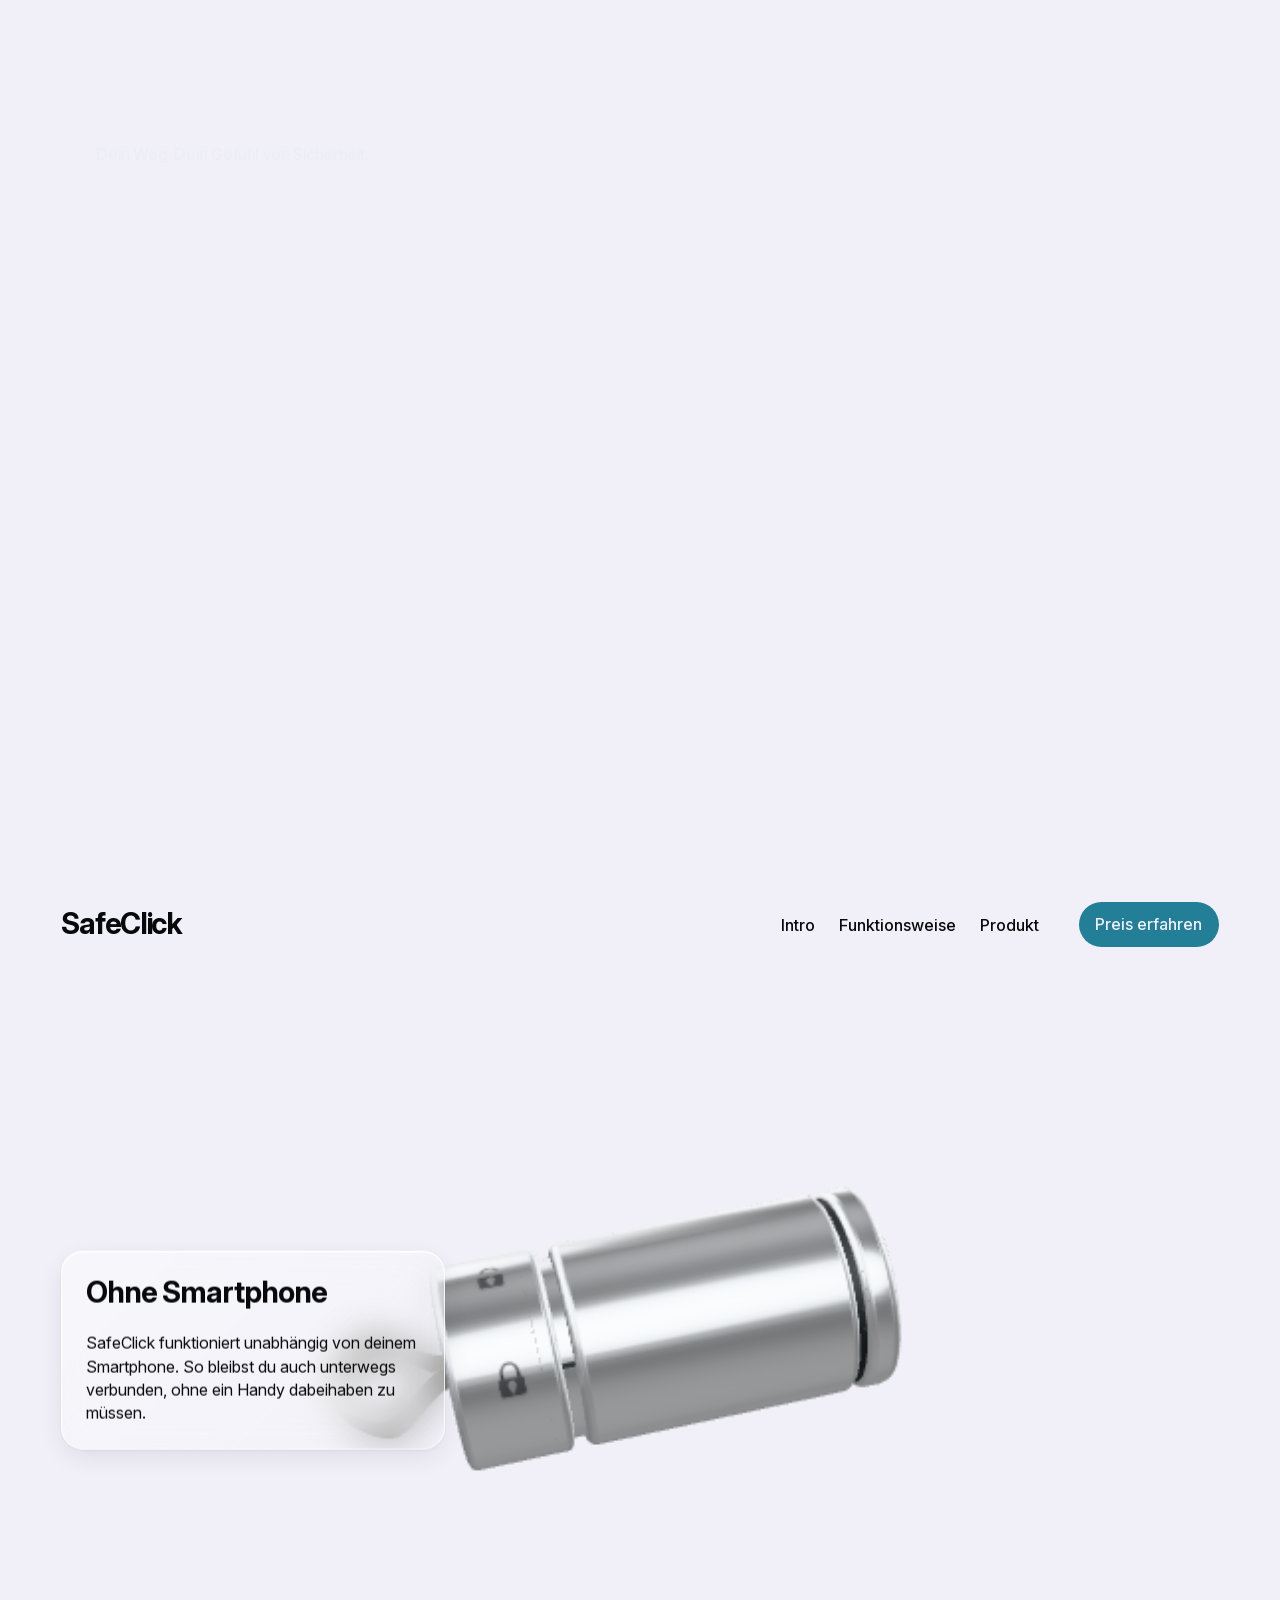
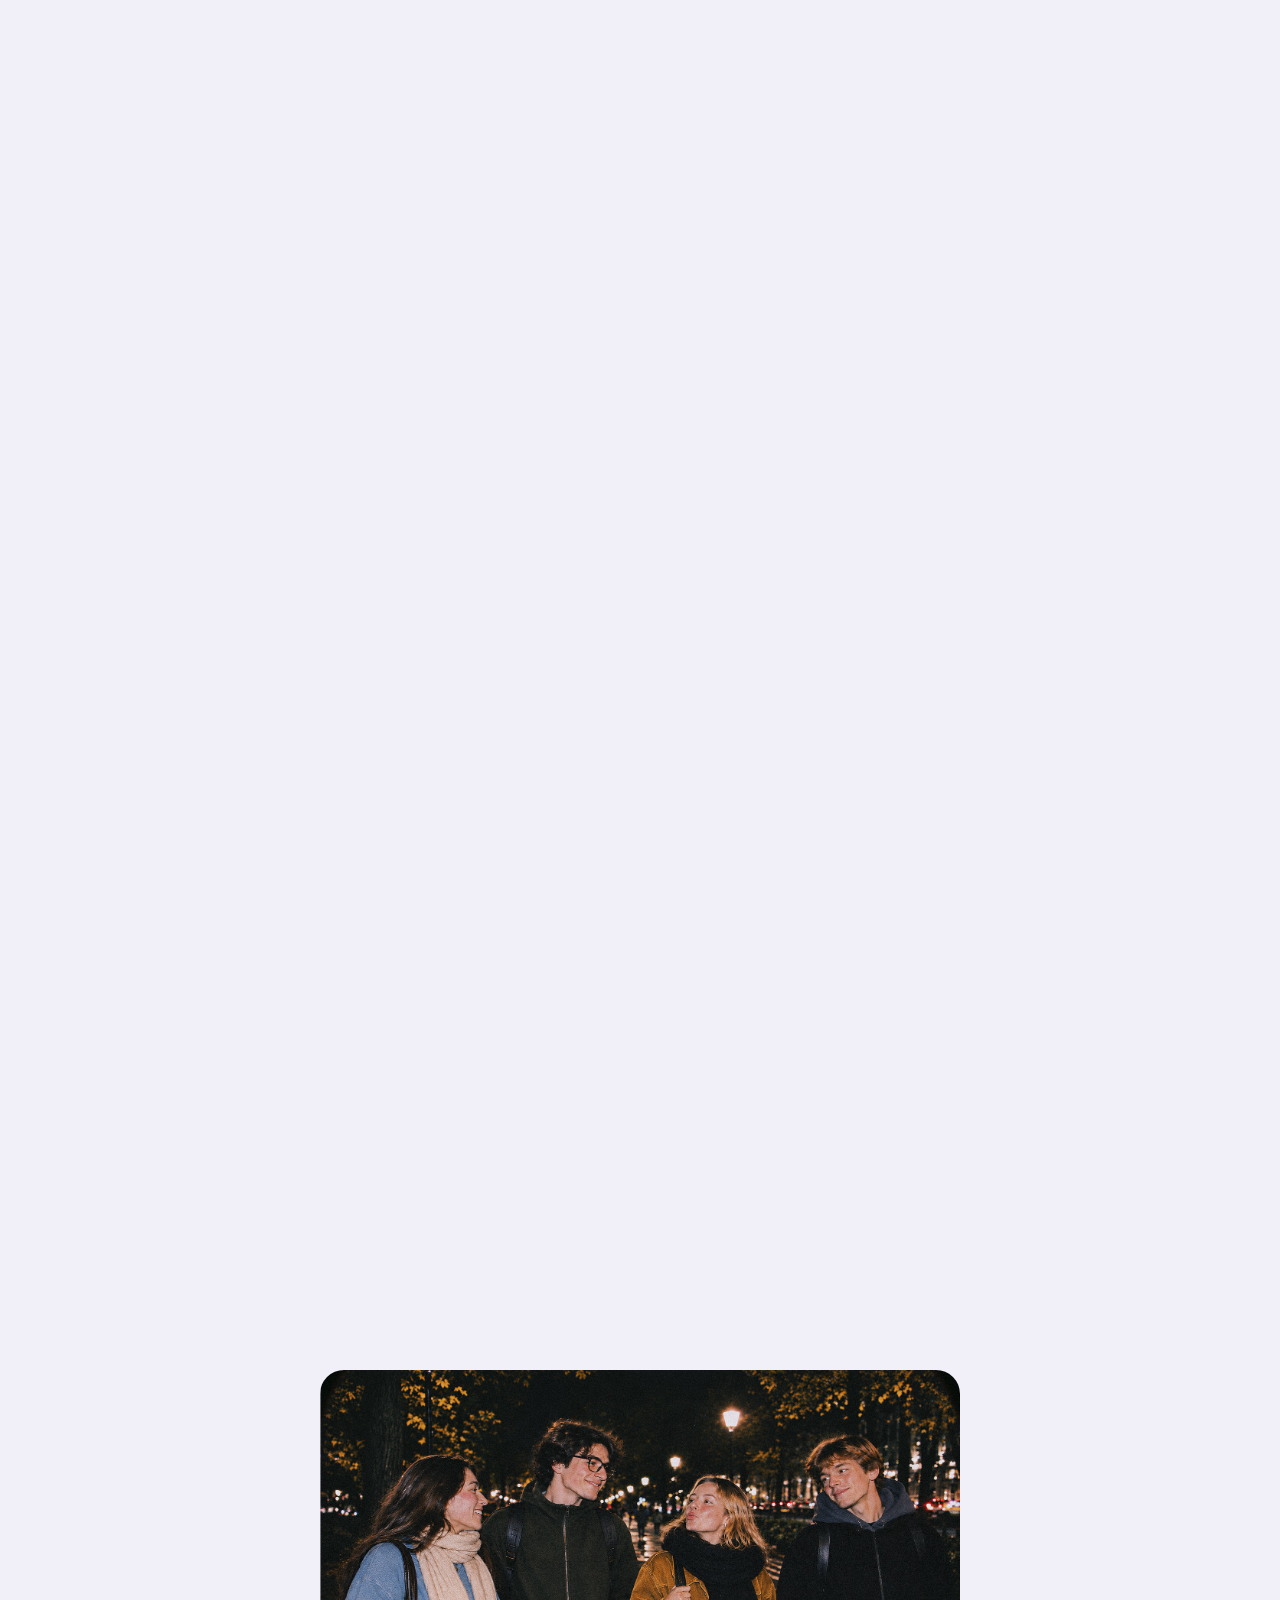
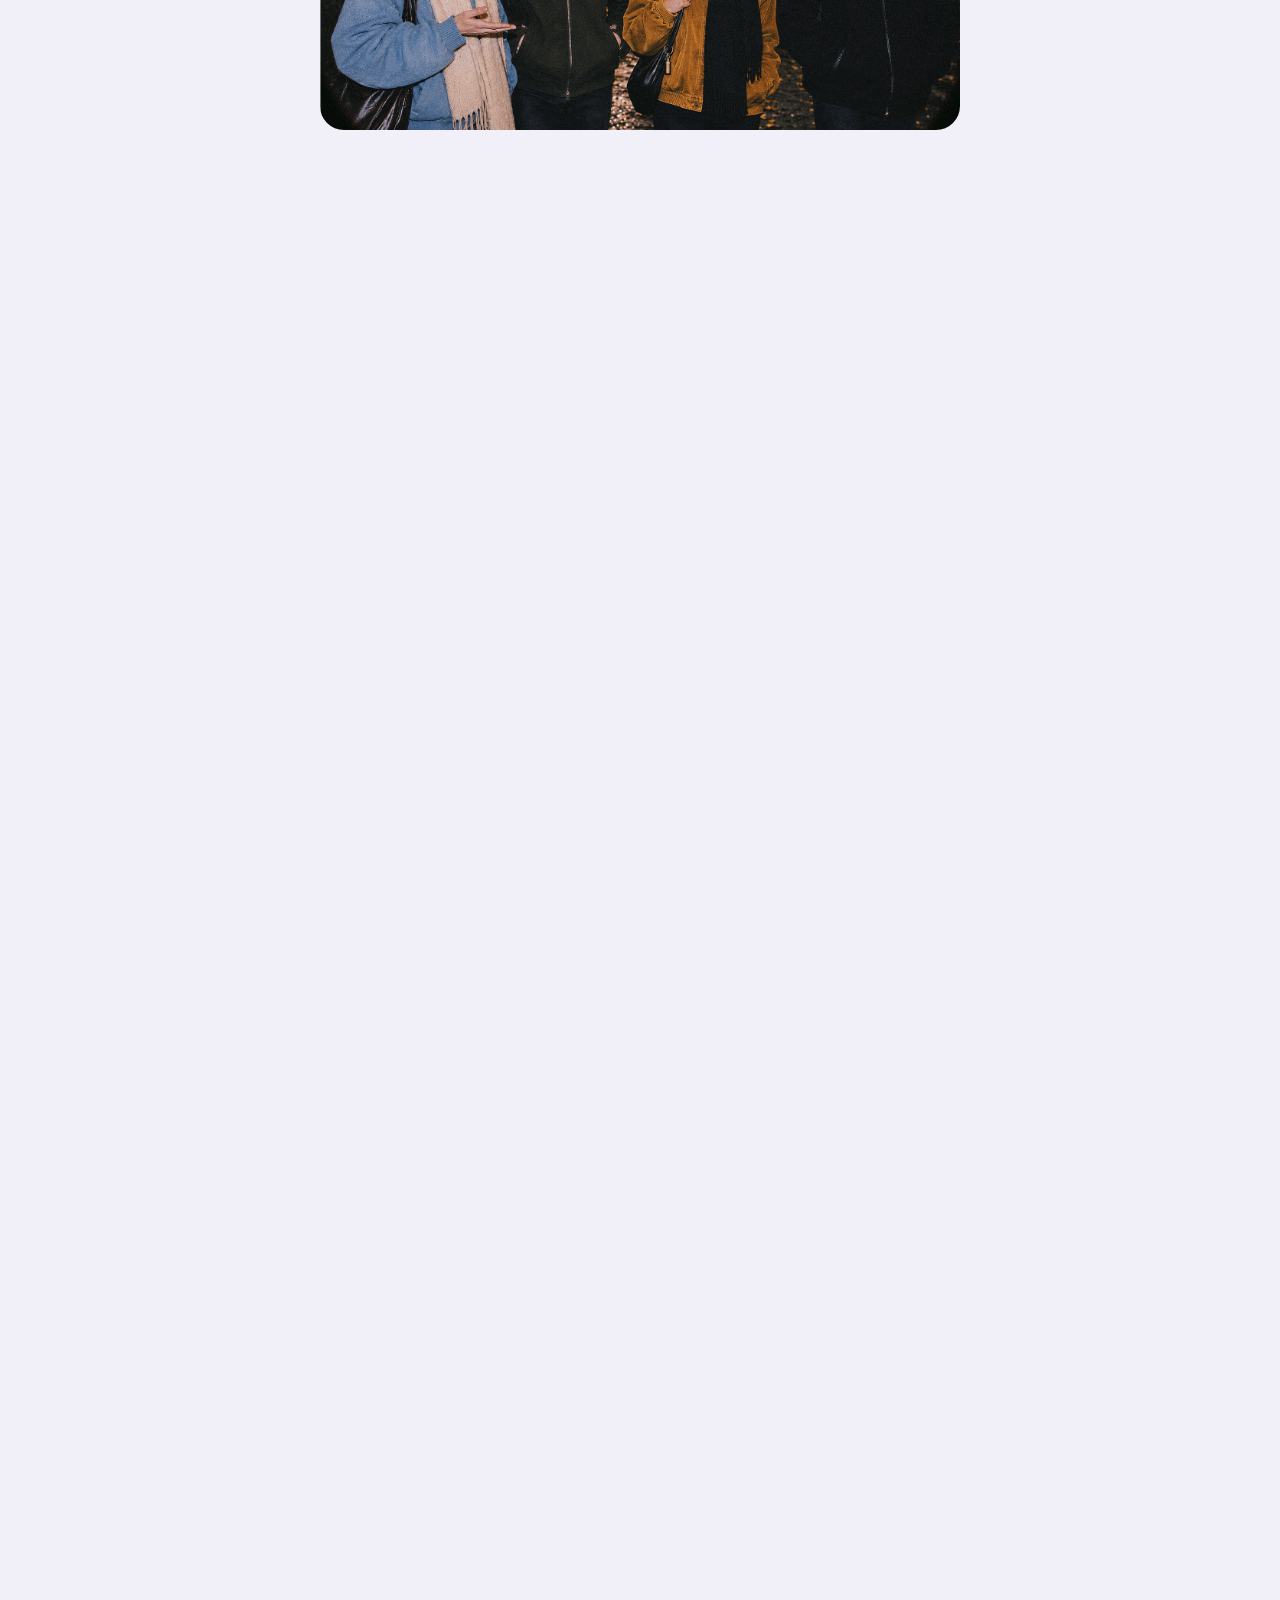
==== index.html @ 648795dd "Use the uploaded walk video and hide the play label" ====
<!doctype html>
<html lang="de">
<head>
<meta charset="utf-8">
<meta name="viewport" content="width=device-width, initial-scale=1">
<meta name="theme-color" content="#f1f0f8">
<meta name="description" content="SafeClick – dein Weg, dein Gefühl von Sicherheit. Ein kleines, tragbares Gerät mit SOS-Funktion.">
<title>SafeClick — Dein Gefühl von Sicherheit</title>
<link rel="preload" href="./assets/fonts/InterVariable.woff2" as="font" type="font/woff2" crossorigin>
<script id="Cookiebot" src="https://consent.cookiebot.com/uc.js" data-cbid="27874671-143a-44bb-8945-e260de6c4925" data-blockingmode="auto" data-culture="DE" data-type="leveloptin" data-level="strict" data-consentmode="disabled" type="text/javascript"></script>
<script src="./cookie-settings.js" data-cookieconsent="ignore" defer></script>
<script type="module" src="./assets/model-viewer.min.js"></script>
<style>
@font-face{font-family:Inter;src:url("./assets/fonts/InterVariable.woff2") format("woff2");font-style:normal;font-weight:100 900;font-display:swap}
:root{--paper:#f1f0f8;--ink:#08090b;--blue:#237e98}*{box-sizing:border-box}html{scroll-behavior:smooth;scroll-padding-top:24px}body{margin:0;color:var(--ink);background:var(--paper);font-family:Inter,Arial,sans-serif}a{color:inherit;text-decoration:none}button{font:inherit}a:focus-visible,button:focus-visible,summary:focus-visible{outline:2px solid var(--blue);outline-offset:5px}.screen{height:100svh;min-height:700px;display:flex;flex-direction:column}.header{padding:20px 4.8%;display:flex;align-items:center;justify-content:flex-end;gap:28px;background:transparent;flex:none}.nav{display:flex;align-items:center;gap:16px;font-size:14px}.nav>.cta{margin-left:16px}.nav>a:not(.cta):hover{text-decoration:underline;text-underline-offset:5px}.cta{display:inline-flex;justify-content:center;align-items:center;padding:13px 25px;border:0;border-radius:999px;background:var(--blue);color:var(--paper);font-size:14px;font-weight:600;white-space:nowrap;transition:background .2s,transform .2s}.cta:hover{background:#19667e;transform:translateY(-1px)}.hero{flex:1;min-height:0;padding:clamp(22px,5vh,64px) 4.8% clamp(28px,6vh,76px);display:grid;grid-template-rows:auto minmax(160px,1fr) auto}.heading{width:max-content;max-width:100%}.eyebrow{font-size:clamp(16px,1.65vw,23px);color:var(--blue);margin:0 0 12px;text-align:right;letter-spacing:-.4px}h1{font-size:clamp(68px,9.5vw,144px);line-height:.98;letter-spacing:-.065em;margin:0;font-weight:700}.type{position:relative}.typed{position:absolute;inset:0;white-space:pre-wrap}.reserve{visibility:hidden}.typing .typed::after{content:'';display:inline-block;height:.8em;border-right:2px solid var(--blue);margin-left:3px;animation:blink .5s steps(1) infinite}@keyframes blink{50%{opacity:0}}.product{position:relative;min-height:0;display:flex;align-items:center;justify-content:center}model-viewer{width:100%;height:100%;min-height:160px;--poster-color:transparent;--progress-bar-color:var(--blue);background:transparent}model-viewer::part(default-progress-bar){height:2px}.status{position:absolute;left:50%;top:50%;transform:translate(-50%,-50%);color:var(--blue);font-size:13px;pointer-events:none}.copy{width:min(790px,72%);margin-left:auto;text-align:right;padding-top:24px}h2{font-size:clamp(21px,2.2vw,31px);line-height:1.22;letter-spacing:-1.1px;margin:0 0 20px}.copy p{font-size:clamp(15px,1.45vw,20px);line-height:1.4;margin:0}.details{padding:90px 7%;border-top:1px solid #08090b15;max-width:1500px;margin:auto}.details h2{max-width:650px}.steps{display:grid;grid-template-columns:repeat(3,1fr);gap:48px;margin-top:42px}.step span{color:var(--blue);font-size:13px}.step h3{font-size:22px;letter-spacing:-.6px}.step p,.legal p{line-height:1.65;color:#505863;font-size:15px}.legal{padding:0 7% 60px;max-width:1500px;margin:auto}.legal details{border-top:1px solid #08090b20;padding:22px 0}.legal summary{cursor:pointer;font-weight:600}.legal p{max-width:800px}footer{padding:24px 4.8%;border-top:1px solid #08090b15;display:flex;justify-content:space-between;gap:20px;font-size:12px;color:#64707b}.menu-toggle{display:none}@media(min-width:1800px){.hero{padding-left:8%;padding-right:8%}}@media(max-width:760px){.screen{min-height:780px}.header{padding:20px 6%;position:relative}.menu-toggle{display:block;background:none;border:1px solid #08090b25;border-radius:30px;padding:9px 15px;font-size:12px}.nav{display:none;position:absolute;top:70px;left:6%;right:6%;background:var(--paper);padding:20px;border:1px solid #08090b15;border-radius:18px;z-index:5;box-shadow:0 12px 24px #00000008;align-items:stretch}.nav>.cta{margin-left:0;margin-top:16px}.nav.open{display:flex;flex-direction:column;gap:16px}.hero{padding:30px 6% 36px;grid-template-rows:auto minmax(200px,1fr) auto}.eyebrow{font-size:14px;text-align:left;margin-bottom:18px}h1{font-size:clamp(65px,15.5vw,112px)}.copy{width:100%;text-align:left;padding-top:24px}.copy h2{font-size:25px;letter-spacing:-.8px;margin-bottom:16px}.copy p{font-size:15px;line-height:1.5}.steps{grid-template-columns:1fr;gap:20px}.details{padding:64px 6%}.legal{padding:0 6% 32px}footer{padding:22px 6%;font-size:10px}}@media(max-height:760px) and (min-width:761px){.screen{min-height:620px}.hero{padding-top:20px;padding-bottom:28px}h1{font-size:100px}.eyebrow{font-size:18px}.copy h2{font-size:25px;margin-bottom:12px}.copy p{font-size:16px}.copy{padding-top:15px}}@media(prefers-reduced-motion:reduce){html{scroll-behavior:auto}*,*::before,*::after{animation:none!important;transition:none!important}}

.hero{display:flex;align-items:center;justify-content:center;padding-top:24px;padding-bottom:24px}
.hero-content{width:100%;height:min(740px,100%);display:grid;grid-template-rows:auto minmax(160px,1fr) auto;min-height:0}
@media(max-width:760px){.hero{padding-top:24px;padding-bottom:24px}.hero-content{height:min(700px,100%);grid-template-rows:auto minmax(200px,1fr) auto}}
.line-reveal{position:relative}.line-reserve{visibility:hidden}.line-mask{position:absolute;left:-.15em;right:-.15em;padding:0 .15em;overflow:hidden;line-height:1.3;pointer-events:none}.line-text{display:block;white-space:pre}

.screen{height:100svh;min-height:0}
.hero{padding-top:var(--edge,160px);padding-bottom:var(--edge,160px)}
.hero-content{height:100%;grid-template-rows:auto minmax(0,1fr) auto;row-gap:var(--model-gap,80px)}
.copy{padding-top:0}
.product,model-viewer{min-height:0}
@media(max-width:760px){.screen{min-height:0}.hero{padding-top:var(--edge,32px);padding-bottom:var(--edge,32px)}.hero-content{height:100%;grid-template-rows:auto minmax(0,1fr) auto}}

model-viewer::part(default-progress-bar){display:none}
.cta{min-height:44px;min-width:140px;font-size:14px}
.menu-toggle{min-height:44px;min-width:64px}
@media(max-width:760px) and (max-height:740px){
 .header{padding-top:12px;padding-bottom:12px}
 h1{font-size:58px}
 .heading .eyebrow{font-size:13px;margin-bottom:10px}
 .copy h2{font-size:21px;margin-bottom:10px}
 .copy p{font-size:14px;line-height:1.35}
}
</style>
<link rel="stylesheet" href="./experience.css?v=walk-1661-2">
<noscript><style>.page-loader{display:none}</style></noscript>
</head>
<body>
<div class="page-loader" role="progressbar" aria-label="Website wird geladen" aria-valuemin="0" aria-valuemax="100" aria-valuenow="0"><div class="loader-track"><span></span></div></div>
<div class="screen" id="intro">
<header class="header"><a class="header-brand" href="#" aria-label="SafeClick Startseite">SafeClick</a>
<button class="menu-toggle" type="button" aria-label="Menü öffnen" aria-expanded="false" aria-controls="navigation"><span class="menu-line" aria-hidden="true"></span><span class="menu-line" aria-hidden="true"></span></button>
<nav class="nav" id="navigation" aria-label="Hauptnavigation">
<a href="#intro" data-scene-target="0">Intro</a><a href="#bedienung" data-scene-target="4">Funktionsweise</a><a href="#produkt" data-scene-target="8">Produkt</a><a class="cta price-cta" href="mailto:contact@cesus.tech?subject=SafeClick%20Preisanfrage">Preis erfahren</a>
</nav>
</header>
<main class="hero"><div class="hero-content">
<div class="heading"><p class="eyebrow" data-type>Dein Weg. Dein Gefühl von Sicherheit.</p><h1 data-type>SafeClick</h1></div>
<div class="product">
<model-viewer id="model" src="./assets/metal-capsule-workflow.glb?v=fixed-webgl-viewport-26" alt="SafeClick 3D-Produkt. Die Ansicht folgt dem Seitenverlauf." disable-zoom disable-pan camera-orbit="0deg 85deg 90%" field-of-view="30deg" shadow-intensity="0" exposure="1.1" interaction-prompt="none" touch-action="pan-y"></model-viewer>
<div class="hero-color-picker"><div class="color-options" role="group" aria-label="Produktfarbe auf der Startseite auswählen">
  <button class="color-swatch" type="button" data-color="silver" aria-label="Silber" aria-pressed="true" style="--swatch:#c3c6c7"></button>
  <button class="color-swatch" type="button" data-color="black" aria-label="Schwarz" aria-pressed="false" style="--swatch:#3c3e40"></button>
  <button class="color-swatch" type="button" data-color="rose" aria-label="Rosé" aria-pressed="false" style="--swatch:#d3a198"></button>
  <button class="color-swatch" type="button" data-color="blue" aria-label="Stahlblau" aria-pressed="false" style="--swatch:#8fb8ce"></button>
 </div><p class="color-name" role="status" aria-live="polite">Silber</p></div>
<span class="status" role="status" id="status">3D-Modell wird geladen …</span>
</div>
<div class="copy" id="ueber"><h2 data-type>Mehr Freiheit im Alltag – mit SafeClick an deiner Seite.</h2><p data-type>SafeClick ist ein kleines, tragbares Gerät mit Standortübertragung bei Bedarf und SOS-Funktion. Ohne eigenes Smartphone. Du entscheidest, wann du SafeClick aktivierst – im ausgeschalteten Zustand findet keine Standortübertragung statt.</p></div>
</div></main>
</div>
<section class="story" id="funktion" aria-label="So funktioniert SafeClick" tabindex="0">
 <div class="story-label">SO FUNKTIONIERT SAFECLICK</div>
 
 <div class="story-cards">
  <article class="glass-card" data-slide="0" aria-hidden="true" inert><h2>Ohne Smartphone</h2><p>SafeClick funktioniert unabhängig von deinem Smartphone. So bleibst du auch unterwegs verbunden, ohne ein Handy dabeihaben zu müssen.</p></article>
  <article class="glass-card" data-slide="1" aria-hidden="true" inert><h2>Standort teilen</h2><p>Nur wenn du dich unsicher fühlst oder deinen Standort teilen möchtest, aktivierst du SafeClick mit einer Drehbewegung. Erst dann beginnt die Standortübertragung an deine ausgewählten Vertrauenspersonen. Keine dauerhafte Ortung im ausgeschalteten Zustand.</p></article>
  <article class="glass-card" data-slide="2" aria-hidden="true" inert><h2>SOS auf Knopfdruck</h2><p>Wenn du Unterstützung brauchst, kannst du mit der SOS-Taste einen separaten Notruf auslösen. Die Weiterleitung an eine professionelle Notruf- und Serviceleitstelle ist vorgesehen.</p></article>
 </div>
 
 
 <span class="story-error" role="status" hidden>Das 3D-Modell konnte nicht geladen werden. Bitte lade die Seite erneut.</span>
</section>
<section class="workflow" id="bedienung" aria-label="SafeClick bedienen: drei Schritte">
 <div class="workflow-panel" data-step="0"><div class="workflow-heading"><h2>Standardposition –<br>keine Übertragung</h2><div class="step-dots" role="group" aria-label="Schritt auswählen"><button type="button" data-goto-step="0" aria-label="Schritt 1" aria-pressed="true" class="active"></button><button type="button" data-goto-step="1" aria-label="Schritt 2" aria-pressed="false"></button><button type="button" data-goto-step="2" aria-label="Schritt 3" aria-pressed="false"></button></div></div><span class="step-watermark" aria-hidden="true">01</span><div class="workflow-copy"><p>SafeClick ist ausgeschaltet.<br>Deine Position wird nicht geteilt.</p></div></div>
 <div class="workflow-panel" data-step="1" aria-hidden="true" inert><div class="workflow-heading"><h2>Drehen und<br>Standort teilen</h2><div class="step-dots" role="group" aria-label="Schritt auswählen"><button type="button" data-goto-step="0" aria-label="Schritt 1" aria-pressed="false"></button><button type="button" data-goto-step="1" aria-label="Schritt 2" aria-pressed="true" class="active"></button><button type="button" data-goto-step="2" aria-label="Schritt 3" aria-pressed="false"></button></div></div><span class="step-watermark" aria-hidden="true">02</span><div class="workflow-copy"><p>Drehe den vorderen Teil, um SafeClick zu aktivieren. Dein Standort wird an ausgewählte Vertrauenspersonen übertragen.</p></div></div>
 <div class="workflow-panel" data-step="2" aria-hidden="true" inert><div class="workflow-heading"><h2>Zusammendrücken<br>für SOS</h2><div class="step-dots" role="group" aria-label="Schritt auswählen"><button type="button" data-goto-step="0" aria-label="Schritt 1" aria-pressed="false"></button><button type="button" data-goto-step="1" aria-label="Schritt 2" aria-pressed="false"></button><button type="button" data-goto-step="2" aria-label="Schritt 3" aria-pressed="true" class="active"></button></div></div><span class="step-watermark" aria-hidden="true">03</span><div class="workflow-copy"><p>Schiebe die beiden Gehäuseteile zusammen, um ein separates SOS-Signal auszulösen.</p></div></div>
</section>
<section class="lifestyle-stage" id="produkt" hidden aria-label="SafeClick im Alltag"><div class="lifestyle-pin"><div class="lifestyle-photo"><img src="./assets/images/safeclick-walk-original.png" width="1672" height="941" decoding="async" alt="Vier Freunde bei einem abendlichen Spaziergang im Herbst, mit SafeClick an einer Tasche"><video class="lifestyle-video" src="./assets/images/IMG_1661.MOV" muted loop playsinline preload="metadata" aria-hidden="true"></video><button class="lifestyle-play" type="button" aria-label="Video abspielen" hidden></button><div class="copy lifestyle-copy" aria-hidden="true"><h2>Klein genug für jeden Tag.<br>Wichtig, wenn es darauf ankommt.</h2><p>Mehr Selbstständigkeit für dich. Ein gutes Gefühl für deine Liebsten.</p></div><div class="photo-scroll-hint" aria-hidden="true"><span>Scrollen, um fortzufahren</span><span class="photo-scroll-arrow">↓</span></div></div></div></section>
<section class="product-showcase" id="modell-ausprobieren" aria-labelledby="showcase-title">
 <div class="showcase-content">
 <h2 id="showcase-title" data-spec-reveal>SafeClick Button</h2>
 <model-viewer id="showcase-model" src="./assets/metal-capsule-workflow.glb?v=fixed-webgl-viewport-26" alt="SafeClick in 3D. Ziehen zum Drehen." loading="eager" camera-controls disable-zoom disable-pan touch-action="none" camera-orbit="0deg 85deg 90%" field-of-view="30deg" shadow-intensity="0" exposure="1.1" interaction-prompt="none"><span slot="pan-target" hidden></span></model-viewer>
 <div class="showcase-color-picker">
  <div class="color-options" role="group" aria-label="Produktfarbe auswählen">
   <button class="color-swatch" type="button" data-color="silver" aria-label="Silber" aria-pressed="true" style="--swatch:#c3c6c7"></button>
   <button class="color-swatch" type="button" data-color="black" aria-label="Schwarz" aria-pressed="false" style="--swatch:#3c3e40"></button>
   <button class="color-swatch" type="button" data-color="rose" aria-label="Rosé" aria-pressed="false" style="--swatch:#d3a198"></button>
   <button class="color-swatch" type="button" data-color="blue" aria-label="Stahlblau" aria-pressed="false" style="--swatch:#8fb8ce"></button>
  </div>
  <p class="color-name" role="status" aria-live="polite">Silber</p>
 </div>
 <a class="cta price-cta showcase-price" href="mailto:contact@cesus.tech?subject=SafeClick%20Preisanfrage">Preis erfahren</a>
 </div>
</section>
<section class="technical-specs" id="technische-eigenschaften" aria-labelledby="specs-title">
 <h2 id="specs-title" data-spec-reveal>Technische Eigenschaften</h2>
 <ul class="specs-list">
  <li data-spec-reveal>Eigenständige Mobilfunkverbindung</li>
  <li data-spec-reveal>Integrierte Standortbestimmung</li>
  <li data-spec-reveal>Zweistufige Aktivierung</li>
  <li data-spec-reveal>Kompaktes Gehäuse</li>
  <li data-spec-reveal>Energieeffiziente Technik</li>
  <li data-spec-reveal>Geplante professionelle SOS-Anbindung</li>
 </ul>
</section>

<footer class="site-footer">
 <div class="footer-contact">
  <div><p class="footer-company">CESUS.tech GmbH</p><address><span class="footer-address-line">Hellersbergstr 12A</span><span class="footer-address-line">41460 Neuss</span><span class="footer-address-line">Deutschland</span></address></div>
  <a class="footer-email" href="mailto:contact@cesus.tech">contact@cesus.tech</a>
 </div>
 <div class="footer-bottom">
  <p class="footer-copyright">© 2026 SafeClick</p>
  <nav class="footer-links" aria-label="Datenschutz und Cookies"><a href="./datenschutz.html">Datenschutz</a><a href="./impressum.html">Impressum</a><button type="button" class="footer-cookie-button" data-cookie-action="renew">Cookie-Einstellungen</button><button type="button" class="footer-cookie-button" data-cookie-action="withdraw">Einwilligung widerrufen</button></nav>
 </div>
</footer>
<p data-cookie-feedback role="status"></p>
<script>
function fitHero(){
 const screen=document.querySelector('.screen'),header=document.querySelector('.header'),heading=document.querySelector('.heading'),copy=document.querySelector('.copy');
 const available=screen.clientHeight;
 const textHeight=heading.getBoundingClientRect().height+copy.getBoundingClientRect().height;
 const minimumModel=innerWidth<=760?340:390;
 let top=Math.min(160,Math.max(96,available*.16)),bottom=Math.max(32,Math.min(80,available*.08));
 let free=available-textHeight-minimumModel-top-bottom;
 if(free<0){const d=Math.min(top-88,-free);top-=d;free+=d}
 if(free<0){const d=Math.min(bottom-32,-free);bottom-=d;free+=d}
 screen.style.setProperty('--hero-top',`${top}px`);
 screen.style.setProperty('--hero-bottom',`${bottom}px`);
 screen.style.setProperty('--model-gap',`${Math.max(0,Math.min(80,free/2))}px`);
}
const heroObserver=new ResizeObserver(fitHero);
['.screen','.header','.heading','.copy'].forEach(selector=>heroObserver.observe(document.querySelector(selector)));
fitHero();
const reduced=matchMedia('(prefers-reduced-motion: reduce)').matches;
function startEntrance(){if(!reduced){
  const ease='cubic-bezier(.16,1,.3,1)';
  const animate=(el,frames,options)=>el.animate(frames,{fill:'backwards',easing:ease,...options});
  const specsBlocks=[...document.querySelectorAll('[data-spec-reveal]')],revealedSpecs=new Set();
  const textBlocks=[...document.querySelectorAll('[data-type]'),...specsBlocks];
  textBlocks.forEach(el=>{el.dataset.original=el.textContent;el.setAttribute('aria-label',el.textContent)});
  function revealLines(withMotion){
    textBlocks.forEach(el=>{el.textContent=el.dataset.original});
    textBlocks.forEach((el,blockIndex)=>{
      const text=el.textContent,node=el.firstChild,range=document.createRange(),groups=[];
      for(let i=0;i<text.length;i++){
        if(/\s/.test(text[i]))continue;
        range.setStart(node,i);range.setEnd(node,i+1);
        const rect=range.getBoundingClientRect(),last=groups.at(-1);
        if(last&&Math.abs(last.top-rect.top)<2)last.end=i+1;
        else groups.push({top:rect.top,height:rect.height,start:i,end:i+1});
      }
      const reserve=document.createElement('span');reserve.className='line-reserve';reserve.textContent=text;reserve.setAttribute('aria-hidden','true');el.replaceChildren(reserve);el.classList.add('line-reveal');
      const bounds=el.getBoundingClientRect();
      groups.forEach((group,lineIndex)=>{
        const mask=document.createElement('span');mask.className='line-mask';mask.setAttribute('aria-hidden','true');const lineHeight=parseFloat(getComputedStyle(el).lineHeight);mask.style.lineHeight=`${lineHeight}px`;mask.style.top=`${group.top-bounds.top-(lineHeight-group.height)/2}px`;
        const line=document.createElement('span');line.className='line-text';line.textContent=text.slice(group.start,group.end);mask.append(line);el.append(mask);
        if(el.hasAttribute('data-spec-reveal')&&!revealedSpecs.has(el)){line.style.opacity='0';line.style.transform='translateY(125%)'}
        if(withMotion&&!el.hasAttribute('data-spec-reveal'))animate(line,[{transform:'translateY(125%)',opacity:0},{transform:'translateY(0)',opacity:1}],{duration:950,delay:140+blockIndex*160+lineIndex*115});
      });
    });
    fitHero();
  }
  revealLines(true);
  document.querySelector('.specs-list').classList.add('spec-lines-ready');
  const specsObserver=new IntersectionObserver(entries=>{entries.forEach(entry=>{
    if(!entry.isIntersecting)return;
    const el=entry.target;revealedSpecs.add(el);el.classList.add('is-revealed');
    el.querySelectorAll('.line-text').forEach((line,index)=>{line.style.opacity='1';line.style.transform='none';animate(line,[{transform:'translateY(125%)',opacity:0},{transform:'translateY(0)',opacity:1}],{duration:950,delay:140+index*115})});
    specsObserver.unobserve(el);
  })},{threshold:.2});
  specsBlocks.forEach(el=>specsObserver.observe(el));
  let previousWidth=innerWidth,resizeTimer;
  window.addEventListener('resize',()=>{if(previousWidth===innerWidth)return;previousWidth=innerWidth;clearTimeout(resizeTimer);resizeTimer=setTimeout(()=>revealLines(false),100)});
  document.querySelectorAll('.nav>a,.menu-toggle').forEach((el,i)=>animate(el,[{opacity:0,transform:'translateY(-12px)'},{opacity:1,transform:'translateY(0)'}],{duration:850,delay:800+i*65}));
  const observer=new IntersectionObserver(entries=>{entries.forEach(entry=>{if(entry.isIntersecting){animate(entry.target,[{opacity:0,transform:'translateY(28px)'},{opacity:1,transform:'translateY(0)'}],{duration:900});observer.unobserve(entry.target)}})},{threshold:.12});
  document.querySelectorAll('.details h2,.step,.legal details').forEach(el=>observer.observe(el));
}
}
document.addEventListener('site-ready',()=>document.fonts.ready.then(startEntrance),{once:true});
const model=document.querySelector('#model'),status=document.querySelector('#status');model.addEventListener('load',()=>{status.hidden=true});model.addEventListener('error',()=>{status.textContent='Das 3D-Modell konnte nicht geladen werden. Bitte lade die Seite erneut.'});
const toggle=document.querySelector('.menu-toggle'),nav=document.querySelector('.nav');
function setMenuOpen(open){toggle.setAttribute('aria-expanded',String(open));toggle.setAttribute('aria-label',open?'Menü schließen':'Menü öffnen');nav.classList.toggle('open',open)}
toggle.addEventListener('click',()=>setMenuOpen(toggle.getAttribute('aria-expanded')!=='true'));
nav.querySelectorAll('a').forEach(a=>a.addEventListener('click',()=>setMenuOpen(false)));
document.addEventListener('keydown',e=>{if(e.key==='Escape'&&toggle.getAttribute('aria-expanded')==='true'){setMenuOpen(false);toggle.focus()}});

</script>
<script src="./experience.js?v=walk-1661-2"></script>
</body>
</html>
---- experience.css ----
html{scroll-padding-top:0}
body.is-loading{overflow:hidden}body.is-loading .screen{visibility:hidden}
.page-loader{position:fixed;inset:0;z-index:1000;display:grid;place-items:center;background:var(--paper);transition:opacity .45s ease,visibility .45s}.page-loader.is-done{opacity:0;visibility:hidden;pointer-events:none}.loader-track{width:clamp(180px,26vw,360px);height:2px;background:#08090b18;overflow:hidden}.loader-track span{display:block;width:100%;height:100%;background:#08090b;transform:scaleX(0);transform-origin:left;transition:transform .2s linear}
.story{height:100svh;min-height:600px;position:relative;isolation:isolate;overflow:hidden;outline-offset:-6px;scroll-margin-top:0}.story-label{position:absolute;top:6%;left:6%;font-size:11px;letter-spacing:.14em;color:#66717b}.story model-viewer{position:absolute;inset:10% 12%;width:76%;height:80%;z-index:0}.story-cards{position:absolute;inset:0;pointer-events:none}.glass-card{position:absolute;left:7%;top:50%;transform:translateY(calc(-50% + 42px));width:clamp(300px,30vw,430px);padding:30px;border:1px solid #ffffffbc;border-radius:22px;background:linear-gradient(135deg,#ffffff70,#ffffff26);backdrop-filter:blur(18px);-webkit-backdrop-filter:blur(18px);box-shadow:inset 0 1px 0 #fff,0 8px 30px #25264016,0 1px 3px #25264012;opacity:0;visibility:hidden;will-change:transform,opacity}.glass-card[data-slide="1"]{left:auto;right:7%}.glass-card.is-active{transform:translateY(-50%);opacity:1;visibility:visible;pointer-events:auto}.glass-card h2{font-size:clamp(24px,2.3vw,34px);letter-spacing:-1px;line-height:1.1;margin:16px 0}.glass-card p{font-size:clamp(15px,1.45vw,19px);line-height:1.45;margin:0}.card-number{font-size:11px;letter-spacing:.14em;color:var(--blue)}.story-controls{position:absolute;bottom:6%;right:7%;display:flex;align-items:center;gap:20px}.story-controls button{width:46px;height:46px;border:1px solid #08090b25;border-radius:50%;background:transparent;cursor:pointer;font-size:20px}.story-controls button:hover:not(:disabled){background:#fff9}.story-controls button:disabled{opacity:.25;cursor:default}.story-count{font-size:12px;font-variant-numeric:tabular-nums;min-width:46px}.story-hint{position:absolute;bottom:8%;left:7%;font-size:12px;color:#66717b}.story-error{position:absolute;top:16%;left:7%;font-size:13px;color:var(--blue)}
@media(max-width:760px){.story{min-height:640px}.story-label{top:5%}.story model-viewer{inset:5% 0 auto;width:100%;height:46%}.glass-card,.glass-card[data-slide="1"]{left:6%;right:auto;top:68%;width:88%;padding:24px;border-radius:18px}.glass-card h2{font-size:25px;margin:12px 0}.glass-card p{font-size:15px;line-height:1.4}.story-controls{bottom:4%;right:6%;gap:12px}.story-hint{bottom:6%;left:6%;font-size:10px;max-width:150px}.story-controls button{width:44px;height:44px}}
@media(prefers-reduced-motion:reduce){.page-loader{transition:none}.glass-card{will-change:auto}}
.header{position:fixed;inset:0 0 auto;z-index:30;width:100%;min-height:80px;justify-content:space-between}.nav{margin-left:auto}.header-brand{font-size:28px;font-weight:700;letter-spacing:-1.2px;opacity:0;pointer-events:none}.menu-toggle{margin-left:auto}.hero{padding-top:var(--hero-top,160px);padding-bottom:var(--hero-bottom,64px)}
.shared-product{position:fixed;z-index:2;pointer-events:none;will-change:top,left,width,height}.shared-product model-viewer{width:100%;height:100%;pointer-events:none;user-select:none}.brand-morph{position:fixed;z-index:35;font-weight:700;line-height:.98;pointer-events:none;white-space:nowrap;transform-origin:top left;color:var(--ink)}
.story{min-height:0;height:100svh}.story-cards{z-index:5}.story-label{display:none}.glass-card h2{margin-top:0}.story-error{z-index:6}.legal,footer{position:relative;z-index:6;background:var(--paper)}
@media(max-width:760px){.header{min-height:72px}.header-brand{font-size:25px}.hero{padding-top:var(--hero-top,120px);padding-bottom:var(--hero-bottom,40px)}.story{min-height:0}.glass-card,.glass-card[data-slide="1"]{top:69%;max-height:53svh;overflow:auto}.glass-card p{font-size:14px}.story-cards{pointer-events:none}}
@media(max-height:650px) and (min-width:761px){.glass-card{padding:24px}.glass-card p{font-size:15px}}
.story{z-index:3}
.roll-label{position:relative;display:inline-block;overflow:hidden;vertical-align:middle;line-height:1.3;perspective:500px}.roll-row{display:block;white-space:nowrap}.roll-copy{position:absolute;top:100%;left:0}.roll-char{display:inline-block;transform-origin:50% 50%;transition:transform .5s cubic-bezier(.22,1,.36,1),opacity .4s;transition-delay:var(--delay)}.roll-copy .roll-char{opacity:0;transform:rotateX(50deg)}
@media(hover:hover){.roll-control:hover .roll-original .roll-char{transform:translateY(-105%) rotateX(-50deg);opacity:0}.roll-control:hover .roll-copy .roll-char{transform:translateY(-100%) rotateX(0);opacity:1}}
.roll-control:focus-visible .roll-original .roll-char{transform:translateY(-105%) rotateX(-50deg);opacity:0}.roll-control:focus-visible .roll-copy .roll-char{transform:translateY(-100%) rotateX(0);opacity:1}
.nav>a:not(.cta):hover{text-decoration:none}.cta:hover{transform:none}
@media(prefers-reduced-motion:reduce){.roll-char{transition:none}.roll-original .roll-char,.roll-control:hover .roll-original .roll-char,.roll-control:focus-visible .roll-original .roll-char{transform:none;opacity:1}.roll-copy{display:none}}
.workflow{height:100svh;position:relative;scroll-margin:0;isolation:auto}.workflow-panel{position:absolute;inset:0;opacity:0;visibility:hidden;pointer-events:none}.workflow-heading{position:absolute;top:12%;left:6%;right:6%;text-align:center;z-index:5}.workflow-heading h2{font-size:clamp(25px,3vw,40px);line-height:1.12;margin-bottom:16px}.step-dots{display:flex;justify-content:center;gap:7px}.step-dots i{width:8px;height:8px;border-radius:50%;border:1px solid var(--blue)}.step-dots i.active{background:var(--blue)}.step-watermark{position:absolute;top:28%;left:10%;z-index:1;font-size:clamp(100px,16vw,230px);font-weight:400;line-height:1;letter-spacing:-.07em;color:#DADADA}.workflow-panel[data-step="1"] .step-watermark{left:auto;right:10%}.workflow-copy{position:absolute;z-index:5;bottom:8%;right:8%;width:min(370px,35%);font-size:17px;line-height:1.45}.workflow-copy p{margin:0}.workflow-copy>span{display:block;color:var(--blue);margin-top:14px;font-size:12px}.workflow-panel[data-step="1"] .workflow-copy{right:auto;left:8%}@media(max-width:760px){.workflow-heading{top:12%}.workflow-heading h2{font-size:25px}.step-watermark{top:32%;left:6%;font-size:110px}.workflow-panel[data-step="1"] .step-watermark{right:6%}.workflow-copy,.workflow-panel[data-step="1"] .workflow-copy{bottom:9%;width:75%;right:6%;left:auto;font-size:15px}.workflow-panel[data-step="1"] .workflow-copy{left:6%;right:auto}}
@media(min-width:761px){.step-watermark{left:17%;top:32%}.workflow-panel[data-step="1"] .step-watermark{right:17%}}
/* Mobile copy stays above the persistent product, including crossfades. */
@media(max-width:760px){
 .heading,.hero-copy,.hero>.hero-content>.copy{position:relative;z-index:4}
 .workflow-panel{display:contents}
}
/* Persistent product is the lowest content layer on every viewport. */
body{isolation:isolate}
.shared-product{z-index:0}
.hero,.workflow{position:relative;z-index:1}
/* Step numbers sit behind the product; headings and copy remain above it. */
.workflow{z-index:auto}
.workflow-panel{display:contents}
.step-watermark{z-index:-1}
.color-stage{position:relative;height:100svh;isolation:auto;scroll-margin:0}.color-heading{position:absolute;top:12%;left:7%;right:7%;text-align:center;z-index:5}.color-heading>p{font-size:11px;letter-spacing:.14em;color:var(--blue);margin:0 0 18px}.color-heading h2{font-size:clamp(30px,4.2vw,60px);line-height:1.05;letter-spacing:-.045em}.color-picker{position:absolute;bottom:7%;left:6%;right:6%;z-index:5;text-align:center}.color-options{display:flex;align-items:center;justify-content:center;gap:18px}.color-swatch{width:46px;height:46px;flex:none;border:1px solid #08090b12;border-radius:50%;background:var(--swatch);cursor:pointer;outline:2px solid transparent;outline-offset:5px;transition:outline-color .25s,transform .25s}.color-swatch[aria-pressed="true"]{outline-color:var(--blue)}.color-swatch:hover{transform:translateY(-3px)}.color-swatch:focus-visible{outline:3px solid var(--blue);outline-offset:6px}.color-name{font-size:13px;color:#5c6770;margin:24px 0 0}.color-shadow{position:absolute;top:80%;left:50%;width:min(440px,48vw);height:30px;z-index:-1;transform:translateX(-50%);background:radial-gradient(ellipse,#17191a25,transparent 70%);filter:blur(9px);pointer-events:none}
@media(max-width:760px){.color-heading{top:13%}.color-heading h2{font-size:36px}.color-options{gap:14px}.color-swatch{width:44px;height:44px}.color-picker{bottom:9%}.color-shadow{top:61%;width:65vw;height:22px}.color-name{margin-top:22px}}
.hero-color-picker{position:absolute;bottom:0;left:0;right:0;z-index:5;text-align:center}.hero-color-picker .color-name{margin:12px 0 0;font-size:12px}.hero-color-picker .color-swatch{width:44px;height:44px}.hero-color-picker .color-options{gap:14px}
/* Compact swatches with a larger invisible touch target. */
.color-picker .color-name,.hero-color-picker .color-name{display:none}
.color-options,.hero-color-picker .color-options{gap:8px}
.color-swatch,.hero-color-picker .color-swatch{width:44px;height:44px;border:0;background:none;outline:none;position:relative}
.color-swatch::before{content:'';position:absolute;inset:10px;border-radius:50%;border:1px solid #08090b12;background:var(--swatch);outline:2px solid transparent;outline-offset:3px;transition:outline-color .25s}
.color-swatch[aria-pressed="true"]{outline:none}
.color-swatch[aria-pressed="true"]::before{outline-color:var(--blue)}
.color-swatch:focus-visible{outline:none}
.color-swatch:focus-visible::before{outline:3px solid var(--blue);outline-offset:4px}
/* Hero type and rhythm from the annotated reference. */
.hero-content{row-gap:24px}
.heading .eyebrow{line-height:1.25;margin-bottom:8px}
.hero .copy h2,.lifestyle-copy h2{font-size:24px;line-height:1.25;margin-bottom:16px}
@media(max-width:760px){.hero .copy h2,.lifestyle-copy h2{font-size:22px}}
/* Glass-card spacing from the annotated reference. */
.glass-card{padding:24px}
.glass-card h2{margin:0 0 24px}
.glass-card p{font-size:clamp(14px,1.45vw,16px)}
/* Operation-step type, description rhythm and interactive progress dots. */
.workflow-copy,.workflow-panel[data-step="1"] .workflow-copy{font-size:20px;bottom:auto;top:calc(66% + 40px)}
.workflow-heading h2{font-size:clamp(24px,3vw,40px);margin-bottom:16px}
.step-dots{gap:8px;pointer-events:auto}
.step-dots button{display:block;flex:none;width:12px;height:12px;padding:0;border:1px solid var(--blue);border-radius:50%;background:transparent;cursor:pointer}
.step-dots button.active{background:var(--blue)}
.step-dots button:focus-visible{outline:2px solid var(--blue);outline-offset:3px}
/* Final hero sizes from the latest annotation. */
.hero h1{font-size:80px}
.heading .eyebrow{font-size:16px;font-weight:500}
@media(max-width:360px){.hero h1{font-size:clamp(56px,20vw,80px)}}
/* Center the compact color group independently of surrounding content widths. */
.hero-color-picker,.color-picker{left:50%;right:auto;width:max-content;max-width:100%;transform:translateX(-50%)}
.color-options{width:max-content;max-width:100%;margin-inline:auto}
@media(max-width:760px){
 .workflow-copy,.workflow-panel[data-step="1"] .workflow-copy{left:6%;right:auto;width:88%;text-align:left;top:calc(52% + 80px)}
}

html,body{overflow-anchor:none;overscroll-behavior-y:none}

.shared-product{transform-origin:50% 50%;will-change:transform;backface-visibility:hidden}

.nav{gap:0;font-size:16px}
.nav>a:not(.cta){font-weight:500}
.nav>a+a{margin-left:24px}
.nav>.cta{padding:12px 16px;margin-left:40px}
@media(max-width:760px){.nav.open{gap:24px}.nav>a+a,.nav>.cta{margin-left:0}.nav>.cta{margin-top:16px}}

.lifestyle-stage{position:relative;height:300svh;scroll-margin:0;z-index:2}
.lifestyle-pin{position:sticky;top:0;height:100svh;display:flex;align-items:center;justify-content:center;overflow:hidden}
.lifestyle-photo{position:relative;width:50vw;height:28.17vw;flex:none;overflow:hidden;border-radius:24px;pointer-events:none}
.lifestyle-photo img{width:100%;height:100%;display:block;object-fit:cover;object-position:52% center}
@media(max-width:760px){.lifestyle-photo{width:88vw;height:49.58vw}}

.lifestyle-photo::after{content:'';position:absolute;inset:0;background:#000;opacity:var(--photo-dim,0);pointer-events:none}
.lifestyle-copy{position:absolute;top:50%;left:50%;transform:translate(-50%,-50%);z-index:1;width:min(620px,88%);margin:0;padding:0;text-align:center;color:var(--paper);opacity:0;pointer-events:none}
.lifestyle-copy h2{font-size:40px;margin-bottom:24px}
.lifestyle-copy p{font-size:clamp(16px,1.45vw,20px)}
@media(max-width:760px){.lifestyle-copy h2{font-size:32px}.lifestyle-copy p{font-size:16px}}

.nav>.cta{font-size:16px;font-weight:500}

.technical-specs{position:relative;z-index:3;min-height:100svh;padding:clamp(96px,12svh,128px) 8% 80px;background:var(--paper);text-align:center}
.technical-specs h2{font-size:40px;line-height:1.2;margin:0 0 32px}
.specs-list{list-style:none;margin:0 auto;padding:0;max-width:1200px}
.specs-list li{position:relative;padding:16px;font-size:16px;line-height:1.45;font-weight:400}
@media(max-width:760px){.technical-specs{padding:96px 6% 64px}.technical-specs h2{font-size:32px;margin-bottom:24px}.specs-list li{font-size:16px;padding:16px 8px}}

/* Shared page edges follow the hero at every breakpoint. */
:root{--page-gutter:4.8vw;--step-copy-gap:40px}
@media(min-width:1800px){:root{--page-gutter:8vw}}
@media(max-width:760px){:root{--page-gutter:6vw;--step-copy-gap:80px}}
.header,.hero,footer,.legal,.details,.technical-specs{padding-inline:var(--page-gutter)}
.legal,.details{max-width:none}
.specs-list{max-width:none}
.glass-card{left:var(--page-gutter)}
.glass-card[data-slide="1"]{left:auto;right:var(--page-gutter)}
.workflow-heading{left:var(--page-gutter);right:var(--page-gutter)}
.workflow-copy,.workflow-panel[data-step="1"] .workflow-copy{top:var(--step-copy-top,calc(66% + 40px));bottom:auto;left:auto;right:var(--page-gutter)}
.workflow-panel[data-step="1"] .workflow-copy{left:var(--page-gutter);right:auto}
@media(max-width:760px){
 .nav{left:var(--page-gutter);right:var(--page-gutter)}
 .glass-card,.glass-card[data-slide="1"]{left:var(--page-gutter);right:auto;width:calc(100% - 2*var(--page-gutter))}
 .workflow-copy,.workflow-panel[data-step="1"] .workflow-copy{left:var(--page-gutter);right:auto;width:calc(100% - 2*var(--page-gutter))}
}

.specs-list li:last-child{border-bottom:0}

.specs-list li:not(:last-child)::after{content:'';position:absolute;left:0;right:0;bottom:0;height:1px;background:#08090b80;transform:scaleX(1);transform-origin:left center}
.specs-list.spec-lines-ready li:not(:last-child)::after{transform:scaleX(0)}
.specs-list.spec-lines-ready li.is-revealed:not(:last-child)::after{transform:scaleX(1);transition:transform 950ms cubic-bezier(.16,1,.3,1) 140ms}

footer.site-footer{display:block;padding:80px var(--page-gutter) 40px;border:0;color:var(--ink);font-size:20px;line-height:1.35}
.footer-contact{display:grid;grid-template-columns:minmax(220px,24%) 1fr;gap:32px;align-items:start}
.footer-company{margin:0 0 24px}
.footer-contact address{font-style:normal}
.footer-email{justify-self:start;font-weight:500}
.footer-bottom{display:flex;align-items:center;justify-content:space-between;gap:24px;margin-top:80px}
.footer-copyright{margin:0;font-size:16px}
.footer-links{display:flex;align-items:center;gap:40px}
.footer-cookie-button{border:0;background:none;color:inherit;font:inherit;padding:0;cursor:pointer}
.cookie-dialog{width:min(520px,calc(100% - 48px));padding:32px;border:1px solid #08090b20;border-radius:24px;background:var(--paper);color:var(--ink);font:inherit}
.cookie-dialog::backdrop{background:#08090b55}
.cookie-dialog h2{font-size:24px;margin-bottom:16px}
.cookie-dialog p{font-size:16px;line-height:1.5;margin:0 0 24px}
@media(max-width:760px){footer.site-footer{padding-top:56px;padding-bottom:32px;font-size:18px}.footer-contact{grid-template-columns:1fr;gap:24px}.footer-bottom{align-items:flex-start;flex-direction:column;margin-top:56px;gap:24px}.footer-links{align-items:flex-start;flex-wrap:wrap;gap:16px 24px}.footer-copyright{font-size:16px}}

.product-showcase{position:relative;z-index:3;margin-block:160px;padding-inline:var(--page-gutter);text-align:center;background:var(--paper)}
.product-showcase h2{font-size:40px;line-height:1.2;margin:0}
#showcase-model{display:block;width:100%;max-width:1000px;height:clamp(280px,32vw,460px);margin:80px auto 0;touch-action:none}
.showcase-color-picker{margin-top:24px}
.showcase-color-picker .color-name{display:block;margin:24px 0 0;font-size:16px;line-height:24px;color:var(--ink)}
.showcase-price{margin-top:calc(100px - 24px - 24px);padding:12px 16px;font-size:16px;font-weight:500}
.product-showcase+.technical-specs{padding-top:0}
@media(max-width:760px){.product-showcase h2{font-size:32px}}

/* The interactive product card fits one viewport, including the fixed header. */
.product-showcase{height:100svh;min-height:0;display:grid;grid-template-rows:auto minmax(0,1fr) auto auto;padding-top:104px;padding-bottom:32px}
.product-showcase h2{margin-bottom:80px}
#showcase-model{height:100%;min-height:0;margin:0 auto}
.showcase-price{justify-self:center;align-self:start}
.showcase-color-picker .color-name{font-weight:500}
footer.site-footer{font-size:16px}
.footer-email{display:inline-flex;align-items:center}
.footer-email::after{content:'→';display:inline-block;margin-left:8px;opacity:0;transform:translateX(-6px);transition:opacity .25s,transform .25s}
.footer-email:hover::after,.footer-email:focus-visible::after{opacity:1;transform:translateX(0)}
.product-showcase.reveal-ready #showcase-model,.product-showcase.reveal-ready .color-options,.product-showcase.reveal-ready .color-name,.product-showcase.reveal-ready .showcase-price{opacity:0;transform:translateY(20px);transition:opacity .9s cubic-bezier(.16,1,.3,1),transform .9s cubic-bezier(.16,1,.3,1);transition-delay:var(--entrance-delay,0ms)}
.product-showcase.reveal-ready.is-visible #showcase-model,.product-showcase.reveal-ready.is-visible .color-options,.product-showcase.reveal-ready.is-visible .color-name,.product-showcase.reveal-ready.is-visible .showcase-price{opacity:1;transform:translateY(0)}
footer.site-footer.reveal-ready{opacity:0;transform:translateY(20px);transition:opacity .9s cubic-bezier(.16,1,.3,1),transform .9s cubic-bezier(.16,1,.3,1)}
footer.site-footer.reveal-ready.is-visible{opacity:1;transform:none}
@media(max-width:760px){.product-showcase{padding-top:96px}}
@media(max-height:740px){.product-showcase{padding-top:88px;padding-bottom:24px}.product-showcase h2{margin-bottom:32px}.showcase-color-picker{margin-top:16px}.showcase-price{margin-top:24px}}
@media(prefers-reduced-motion:reduce){.footer-email::after{transition:none}}

/* Compact section rhythm and a product group centered in the viewport. */
.product-showcase{margin-block:80px;display:flex;align-items:center;justify-content:center;padding-block:104px}
.showcase-content{width:100%;max-width:1120px;height:min(640px,100%);min-height:0;display:grid;grid-template-rows:auto minmax(0,1fr) auto auto;text-align:center;margin-inline:auto}
.product-showcase h2{margin-bottom:40px}
.showcase-color-picker{margin-top:16px}
.showcase-color-picker .color-name{margin-top:12px}
.showcase-price{margin-top:32px}
.technical-specs{min-height:0;padding-bottom:0}
.technical-specs h2{margin-bottom:24px}
footer.site-footer{padding-top:80px}
.footer-bottom{margin-top:48px}
.footer-email::after{content:'↗';transform:translate(-5px,5px)}
.footer-email:hover::after,.footer-email:focus-visible::after{transform:translate(0,0)}
@media(max-width:760px){.product-showcase{margin-block:64px;padding-block:96px}.product-showcase h2{margin-bottom:32px}footer.site-footer{padding-top:64px}.footer-bottom{margin-top:40px}}
@media(max-height:740px){.product-showcase{padding-block:88px}.product-showcase h2{margin-bottom:24px}.showcase-color-picker{margin-top:12px}.showcase-price{margin-top:24px}}

.price-cta{width:max-content;min-width:140px;min-height:44px;padding:12px 16px;border:0;border-radius:999px;background:var(--blue);color:var(--paper);font-size:16px;font-weight:500;line-height:1.3}
.photo-scroll-hint{position:absolute;left:var(--page-gutter);right:var(--page-gutter);bottom:max(24px,env(safe-area-inset-bottom));z-index:1;display:flex;align-items:center;justify-content:space-between;gap:24px;color:var(--paper);font-size:14px;line-height:1.4;opacity:0;pointer-events:none}
.photo-scroll-arrow{font-size:28px;line-height:1}
@media(max-width:760px){.nav>.price-cta{align-self:flex-start}}

:root{--section-gap:80px}
@media(max-width:760px){:root{--section-gap:64px}}
.product-showcase{margin-block:var(--section-gap)}
footer.site-footer{padding-top:var(--section-gap)}
.showcase-price{margin-top:32px}

.photo-scroll-hint{justify-content:center;gap:8px;font-weight:500}
.photo-scroll-arrow{font-size:18px}
.product-showcase{padding-block:96px}
.showcase-content{height:100%;max-width:none}
.color-name{overflow:hidden;position:relative}
.color-label-text{display:block}
.footer-address-line{display:block}
@media(max-width:760px){.product-showcase{padding-block:88px}}
@media(max-height:740px){.product-showcase{padding-block:80px}}

@media(max-width:760px){.nav.open{align-items:flex-end;text-align:right}.nav.open>a,.nav>.price-cta{align-self:flex-end;text-align:right}}

@media(max-width:760px){
 .footer-company{margin-bottom:16px}
 .footer-contact{gap:24px}
 .footer-bottom{margin-top:24px;gap:40px}
 .footer-links{order:0;row-gap:16px}
 .footer-copyright{order:1}
}

footer.site-footer{padding-top:40px}
.photo-scroll-hint{font-size:16px;bottom:max(40px,env(safe-area-inset-bottom))}
@media(max-width:760px){
 .menu-toggle{position:relative;width:44px;height:44px;min-width:44px;min-height:44px;padding:0;border:0;border-radius:0;background:transparent;color:var(--ink);cursor:pointer}
 .menu-line{position:absolute;left:10px;top:21px;width:24px;height:2px;background:currentColor;transform-origin:center;transition:transform .4s cubic-bezier(.22,1,.36,1)}
 .menu-line:first-child{transform:translateY(-4px)}
 .menu-line:last-child{transform:translateY(4px)}
 .menu-toggle[aria-expanded="true"] .menu-line:first-child{transform:rotate(45deg)}
 .menu-toggle[aria-expanded="true"] .menu-line:last-child{transform:rotate(-45deg)}
 .nav{display:flex;flex-direction:column;top:calc(100% + 8px);align-items:flex-start;text-align:left;visibility:hidden;opacity:0;pointer-events:none;transform:translateY(-8px);transition:opacity .25s ease,transform .3s cubic-bezier(.22,1,.36,1),visibility 0s .3s}
 .nav.open{align-items:flex-start;text-align:left;visibility:visible;opacity:1;pointer-events:auto;transform:none;transition-delay:0s}
 .nav.open>a,.nav>.price-cta{align-self:flex-start;text-align:left}
}

.product-showcase h2{margin-bottom:60px}
.showcase-color-picker{margin-top:32px}
@media(max-width:760px){.product-showcase h2{margin-bottom:40px}.showcase-color-picker{margin-top:24px}}
@media(max-height:740px){.product-showcase h2{margin-bottom:32px}.showcase-color-picker{margin-top:24px}}

@media(min-width:761px){.product-showcase{padding-block:88px}}

/* Fade into the video after playback starts. */
.lifestyle-photo .lifestyle-video{position:absolute;inset:0;width:100%;height:100%;object-fit:cover;object-position:center;opacity:0;transition:opacity .4s ease}.lifestyle-photo.is-video .lifestyle-video{opacity:1}
@media(prefers-reduced-motion:reduce){.lifestyle-photo .lifestyle-video{transition:none}}
.lifestyle-photo .lifestyle-copy{left:auto;right:4%;width:min(480px,35%);transform:translateY(-50%);text-align:right;text-shadow:0 2px 12px #000}
@media(max-width:760px){.lifestyle-photo .lifestyle-copy{top:16%;left:50%;right:auto;width:88%;transform:translateX(-50%);text-align:center}.lifestyle-photo .lifestyle-copy h2{font-size:clamp(20px,6vw,30px);margin-bottom:12px}}

.lifestyle-play{padding:0;appearance:none;position:absolute;inset:0;z-index:2;width:100%;height:100%;border:0;background:transparent;color:white;cursor:pointer;pointer-events:auto}
.lifestyle-play[hidden]{display:none}
.lifestyle-play:focus-visible{outline:2px solid white;outline-offset:-5px}
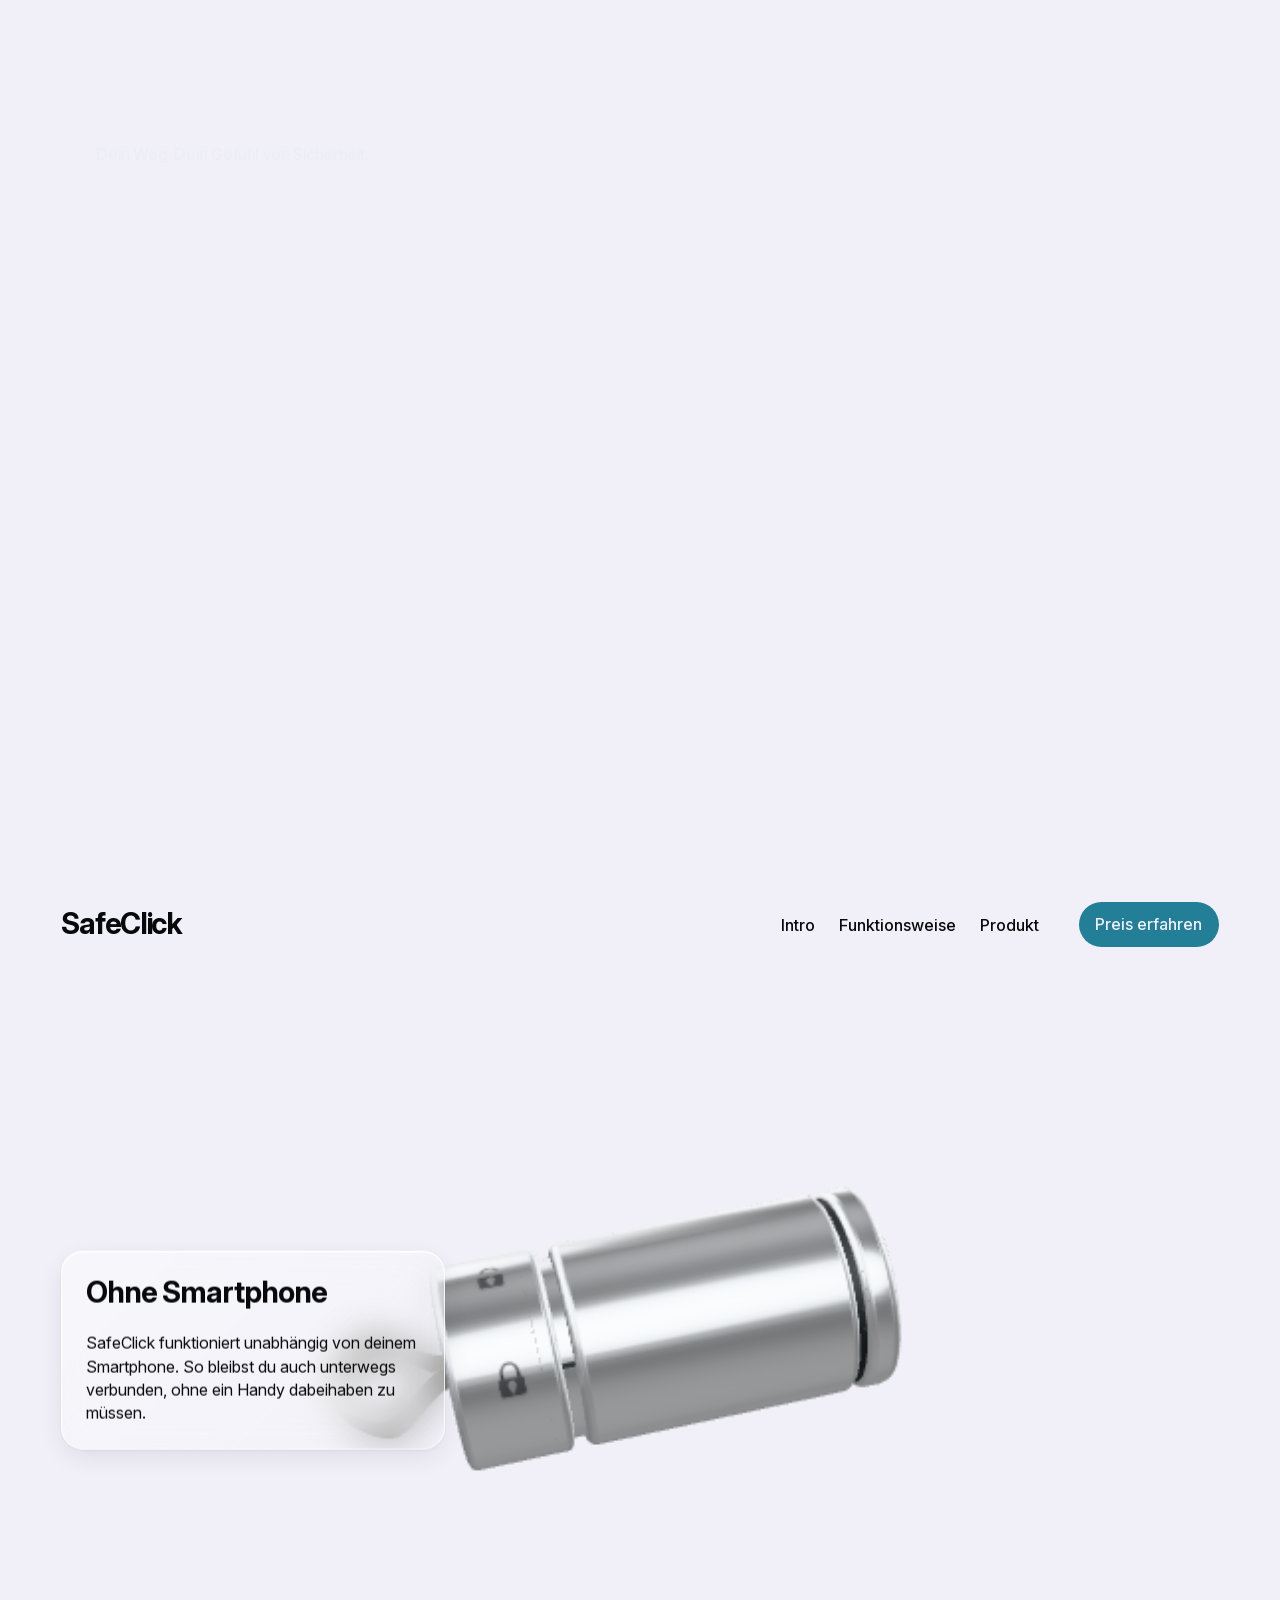
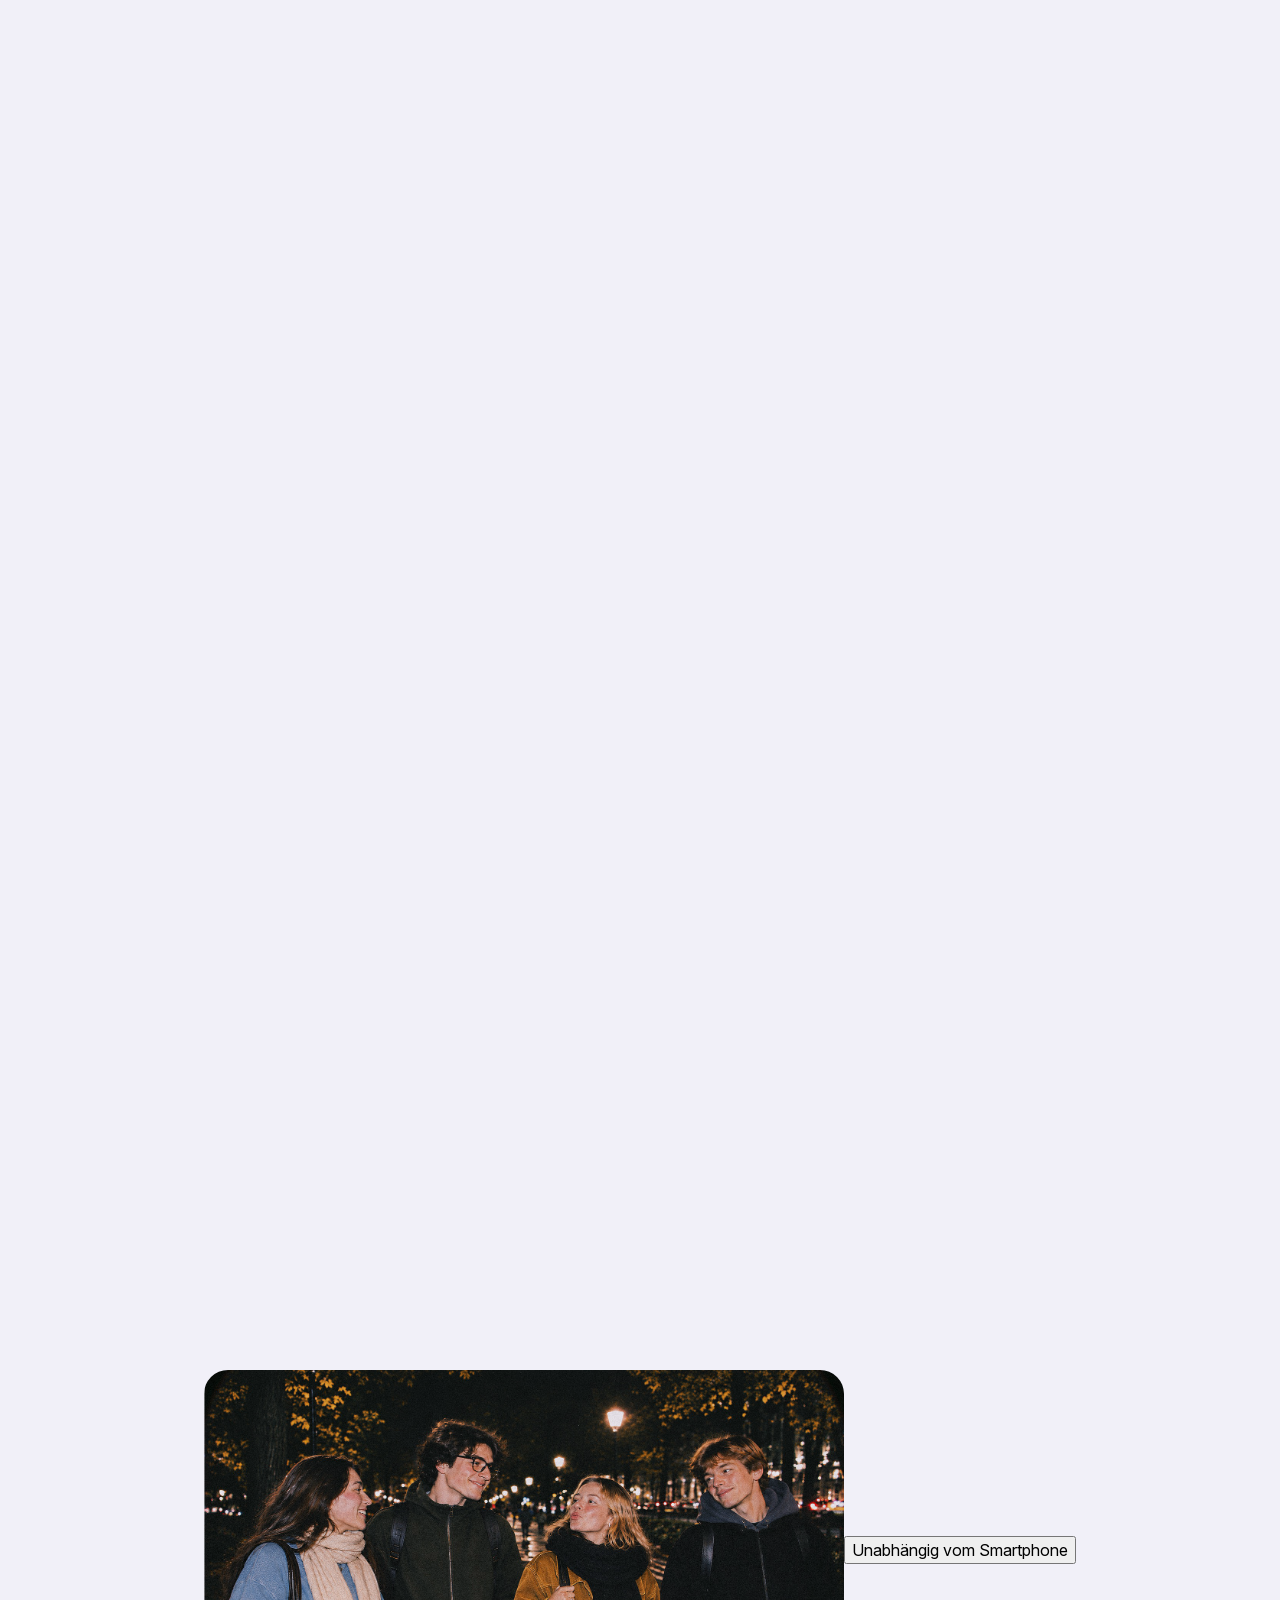
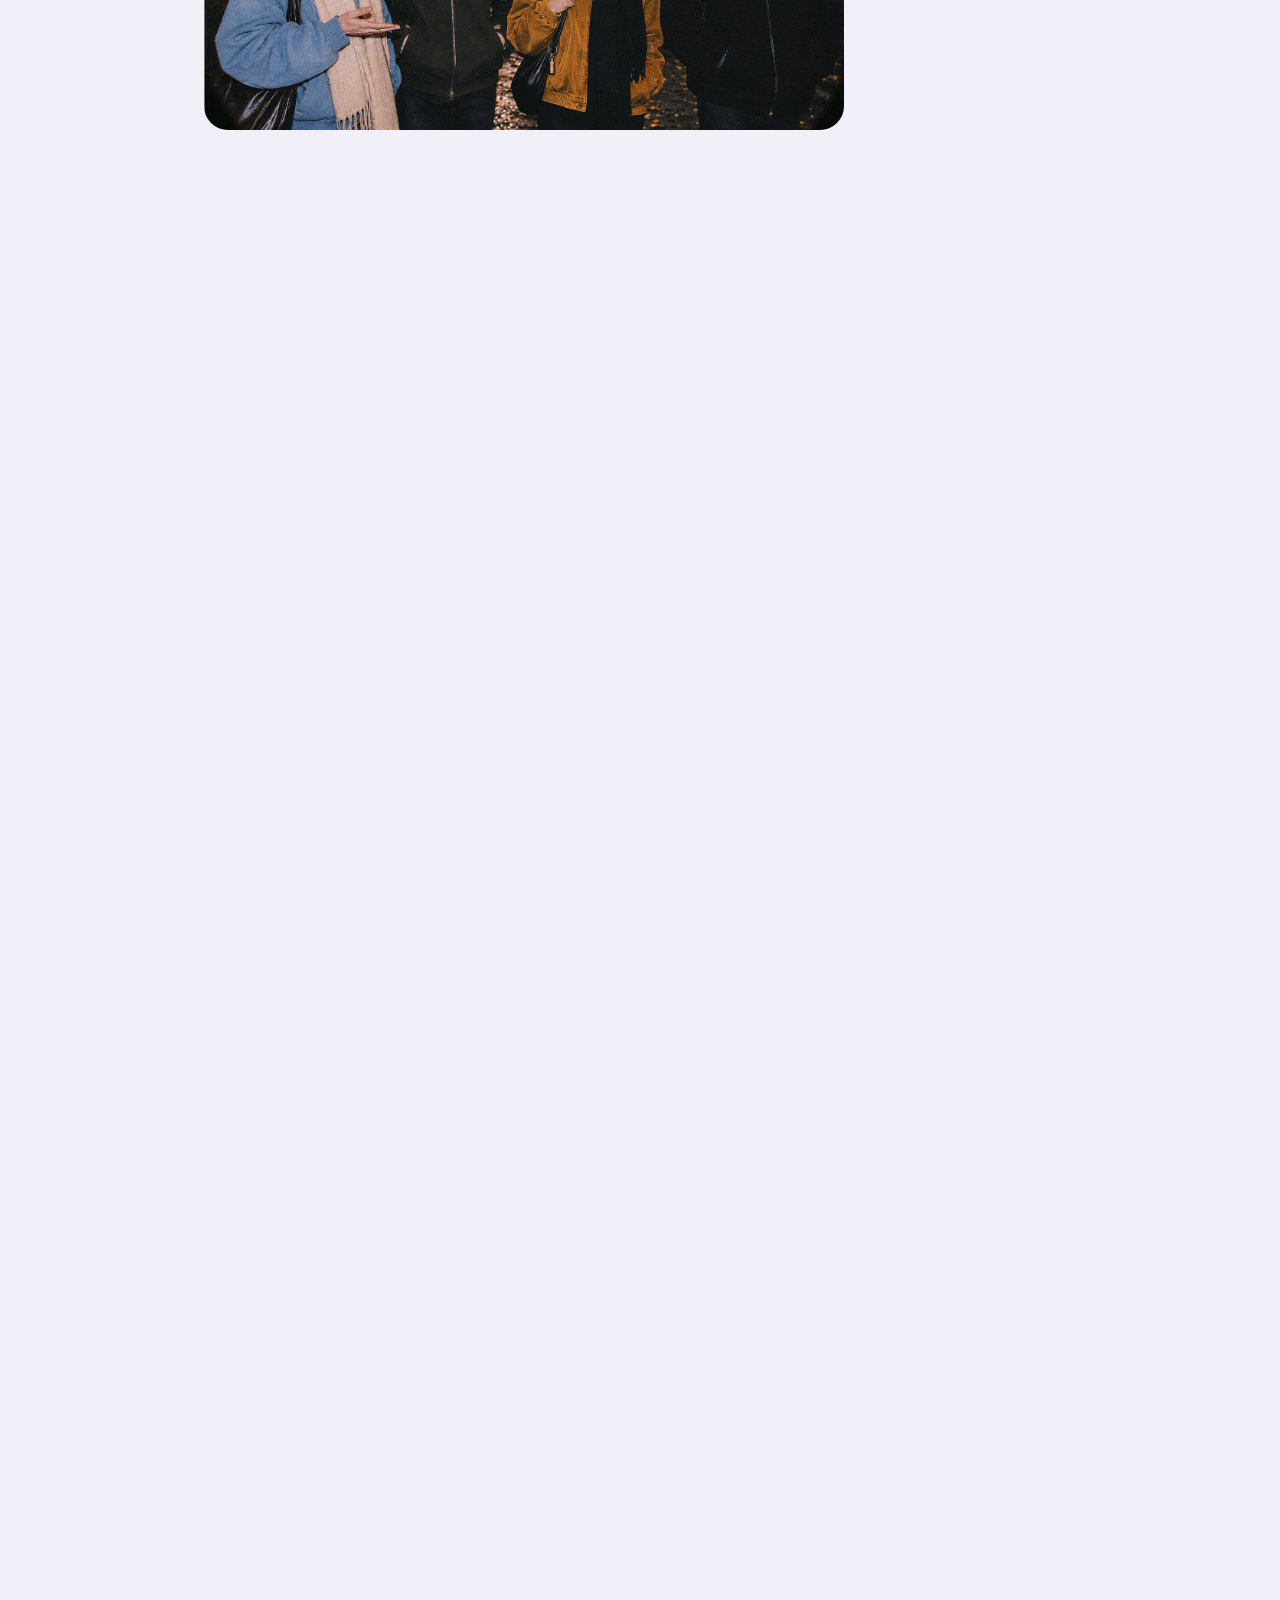
==== commit ceb1b4bc: "Add smartphone independence slide" ====
--- a/index.html
+++ b/index.html
@@ -37,7 +37,7 @@
  .copy p{font-size:14px;line-height:1.35}
 }
 </style>
-<link rel="stylesheet" href="./experience.css?v=walk-1661-2">
+<link rel="stylesheet" href="./experience.css?v=phone-free-slide-1">
 <noscript><style>.page-loader{display:none}</style></noscript>
 </head>
 <body>
@@ -81,7 +81,7 @@
  <div class="workflow-panel" data-step="1" aria-hidden="true" inert><div class="workflow-heading"><h2>Drehen und<br>Standort teilen</h2><div class="step-dots" role="group" aria-label="Schritt auswählen"><button type="button" data-goto-step="0" aria-label="Schritt 1" aria-pressed="false"></button><button type="button" data-goto-step="1" aria-label="Schritt 2" aria-pressed="true" class="active"></button><button type="button" data-goto-step="2" aria-label="Schritt 3" aria-pressed="false"></button></div></div><span class="step-watermark" aria-hidden="true">02</span><div class="workflow-copy"><p>Drehe den vorderen Teil, um SafeClick zu aktivieren. Dein Standort wird an ausgewählte Vertrauenspersonen übertragen.</p></div></div>
  <div class="workflow-panel" data-step="2" aria-hidden="true" inert><div class="workflow-heading"><h2>Zusammendrücken<br>für SOS</h2><div class="step-dots" role="group" aria-label="Schritt auswählen"><button type="button" data-goto-step="0" aria-label="Schritt 1" aria-pressed="false"></button><button type="button" data-goto-step="1" aria-label="Schritt 2" aria-pressed="false"></button><button type="button" data-goto-step="2" aria-label="Schritt 3" aria-pressed="true" class="active"></button></div></div><span class="step-watermark" aria-hidden="true">03</span><div class="workflow-copy"><p>Schiebe die beiden Gehäuseteile zusammen, um ein separates SOS-Signal auszulösen.</p></div></div>
 </section>
-<section class="lifestyle-stage" id="produkt" hidden aria-label="SafeClick im Alltag"><div class="lifestyle-pin"><div class="lifestyle-photo"><img src="./assets/images/safeclick-walk-original.png" width="1672" height="941" decoding="async" alt="Vier Freunde bei einem abendlichen Spaziergang im Herbst, mit SafeClick an einer Tasche"><video class="lifestyle-video" src="./assets/images/IMG_1661.MOV" muted loop playsinline preload="metadata" aria-hidden="true"></video><button class="lifestyle-play" type="button" aria-label="Video abspielen" hidden></button><div class="copy lifestyle-copy" aria-hidden="true"><h2>Klein genug für jeden Tag.<br>Wichtig, wenn es darauf ankommt.</h2><p>Mehr Selbstständigkeit für dich. Ein gutes Gefühl für deine Liebsten.</p></div><div class="photo-scroll-hint" aria-hidden="true"><span>Scrollen, um fortzufahren</span><span class="photo-scroll-arrow">↓</span></div></div></div></section>
+<section class="lifestyle-stage" id="produkt" hidden aria-label="SafeClick im Alltag"><div class="lifestyle-pin"><div class="lifestyle-photo"><img src="./assets/images/safeclick-walk-original.png" width="1672" height="941" decoding="async" alt="Vier Freunde bei einem abendlichen Spaziergang im Herbst, mit SafeClick an einer Tasche"><video class="lifestyle-video" src="./assets/images/IMG_1661.MOV" muted loop playsinline preload="metadata" aria-hidden="true"></video><button class="lifestyle-play" type="button" aria-label="Video abspielen" hidden></button><div class="copy lifestyle-copy" aria-hidden="true"><h2>Klein genug für jeden Tag.<br>Wichtig, wenn es darauf ankommt.</h2><p>Mehr Selbstständigkeit für dich. Ein gutes Gefühl für deine Liebsten.</p></div><div class="copy lifestyle-copy lifestyle-phone-copy" aria-hidden="true" hidden><h2>Unabhängig vom Smartphone.</h2></div><div class="photo-scroll-hint" aria-hidden="true"><span>Scrollen, um fortzufahren</span><span class="photo-scroll-arrow">↓</span></div></div><button class="lifestyle-card" type="button" aria-label="Unabhängig vom Smartphone – Slide öffnen"><span>Unabhängig vom Smartphone</span></button></div></section>
 <section class="product-showcase" id="modell-ausprobieren" aria-labelledby="showcase-title">
  <div class="showcase-content">
  <h2 id="showcase-title" data-spec-reveal>SafeClick Button</h2>
@@ -192,6 +192,6 @@
 document.addEventListener('keydown',e=>{if(e.key==='Escape'&&toggle.getAttribute('aria-expanded')==='true'){setMenuOpen(false);toggle.focus()}});
 
 </script>
-<script src="./experience.js?v=walk-1661-2"></script>
+<script src="./experience.js?v=phone-free-slide-1"></script>
 </body>
 </html>
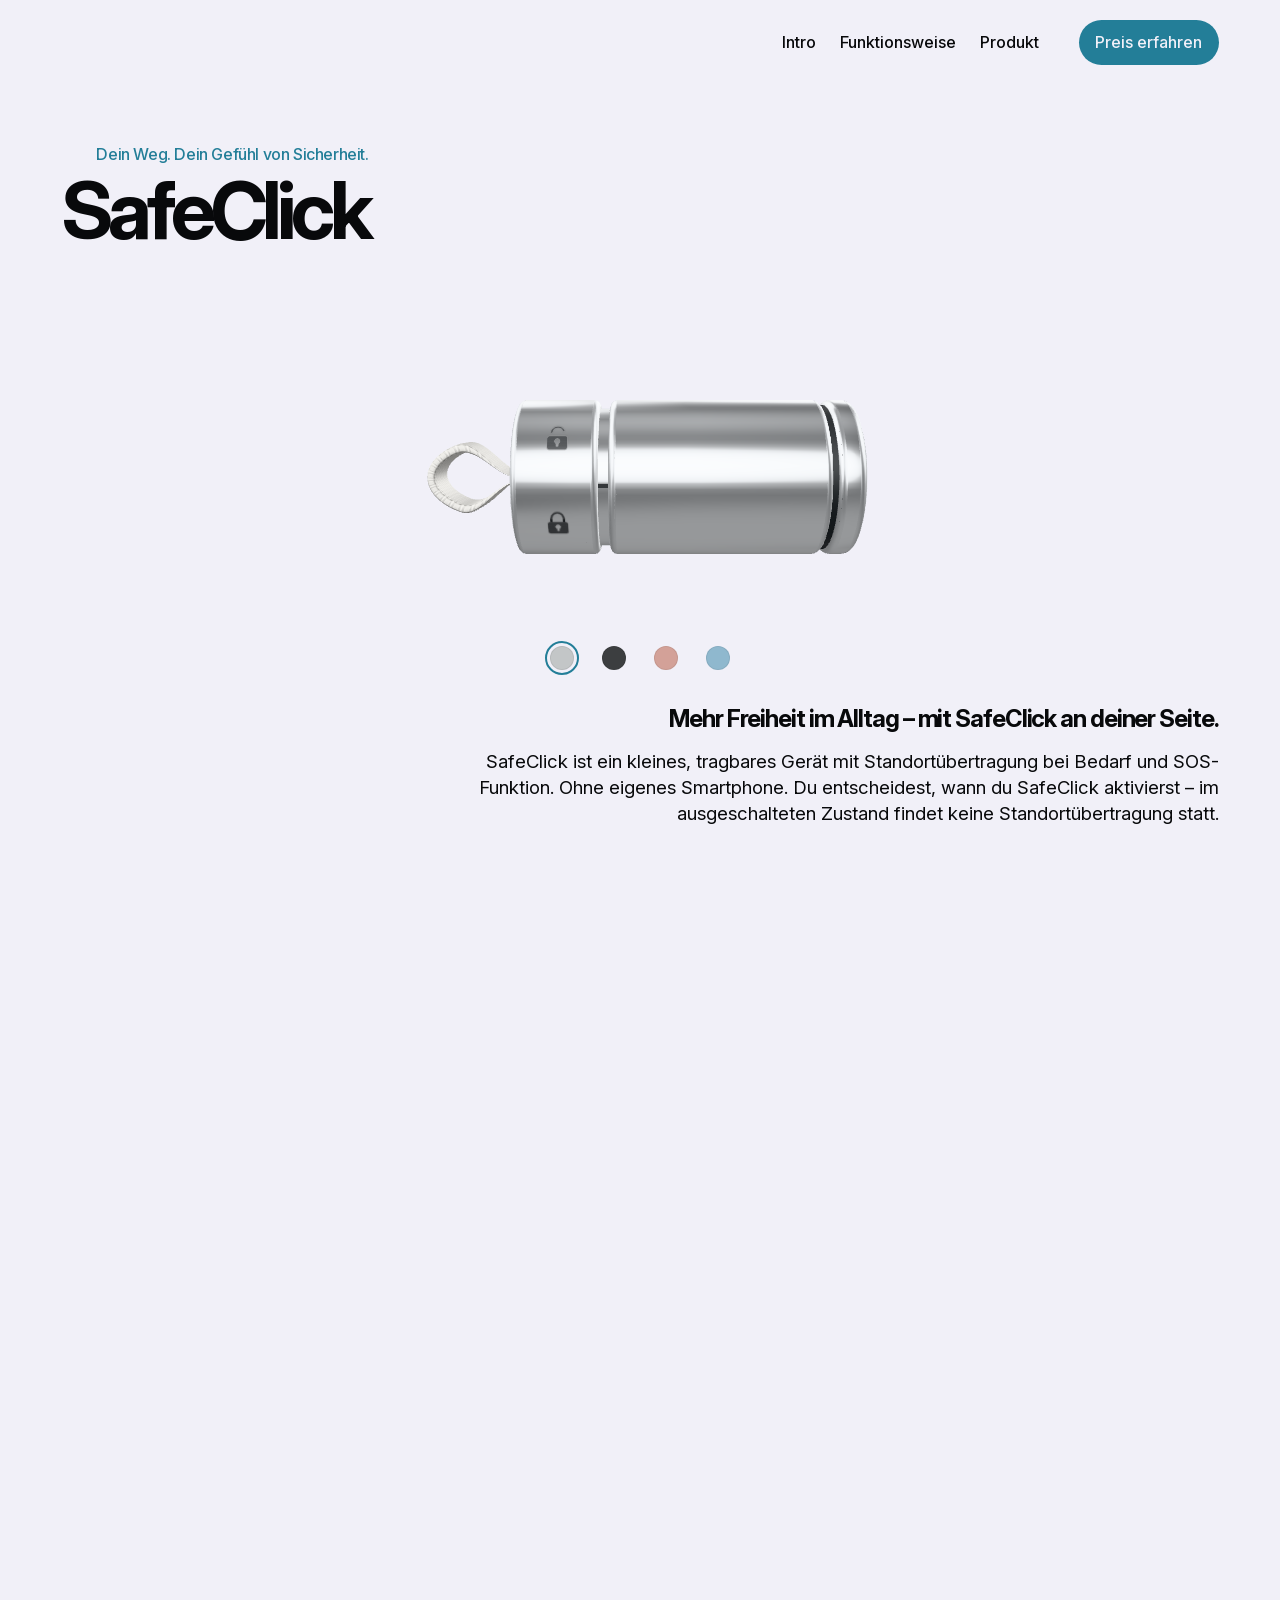
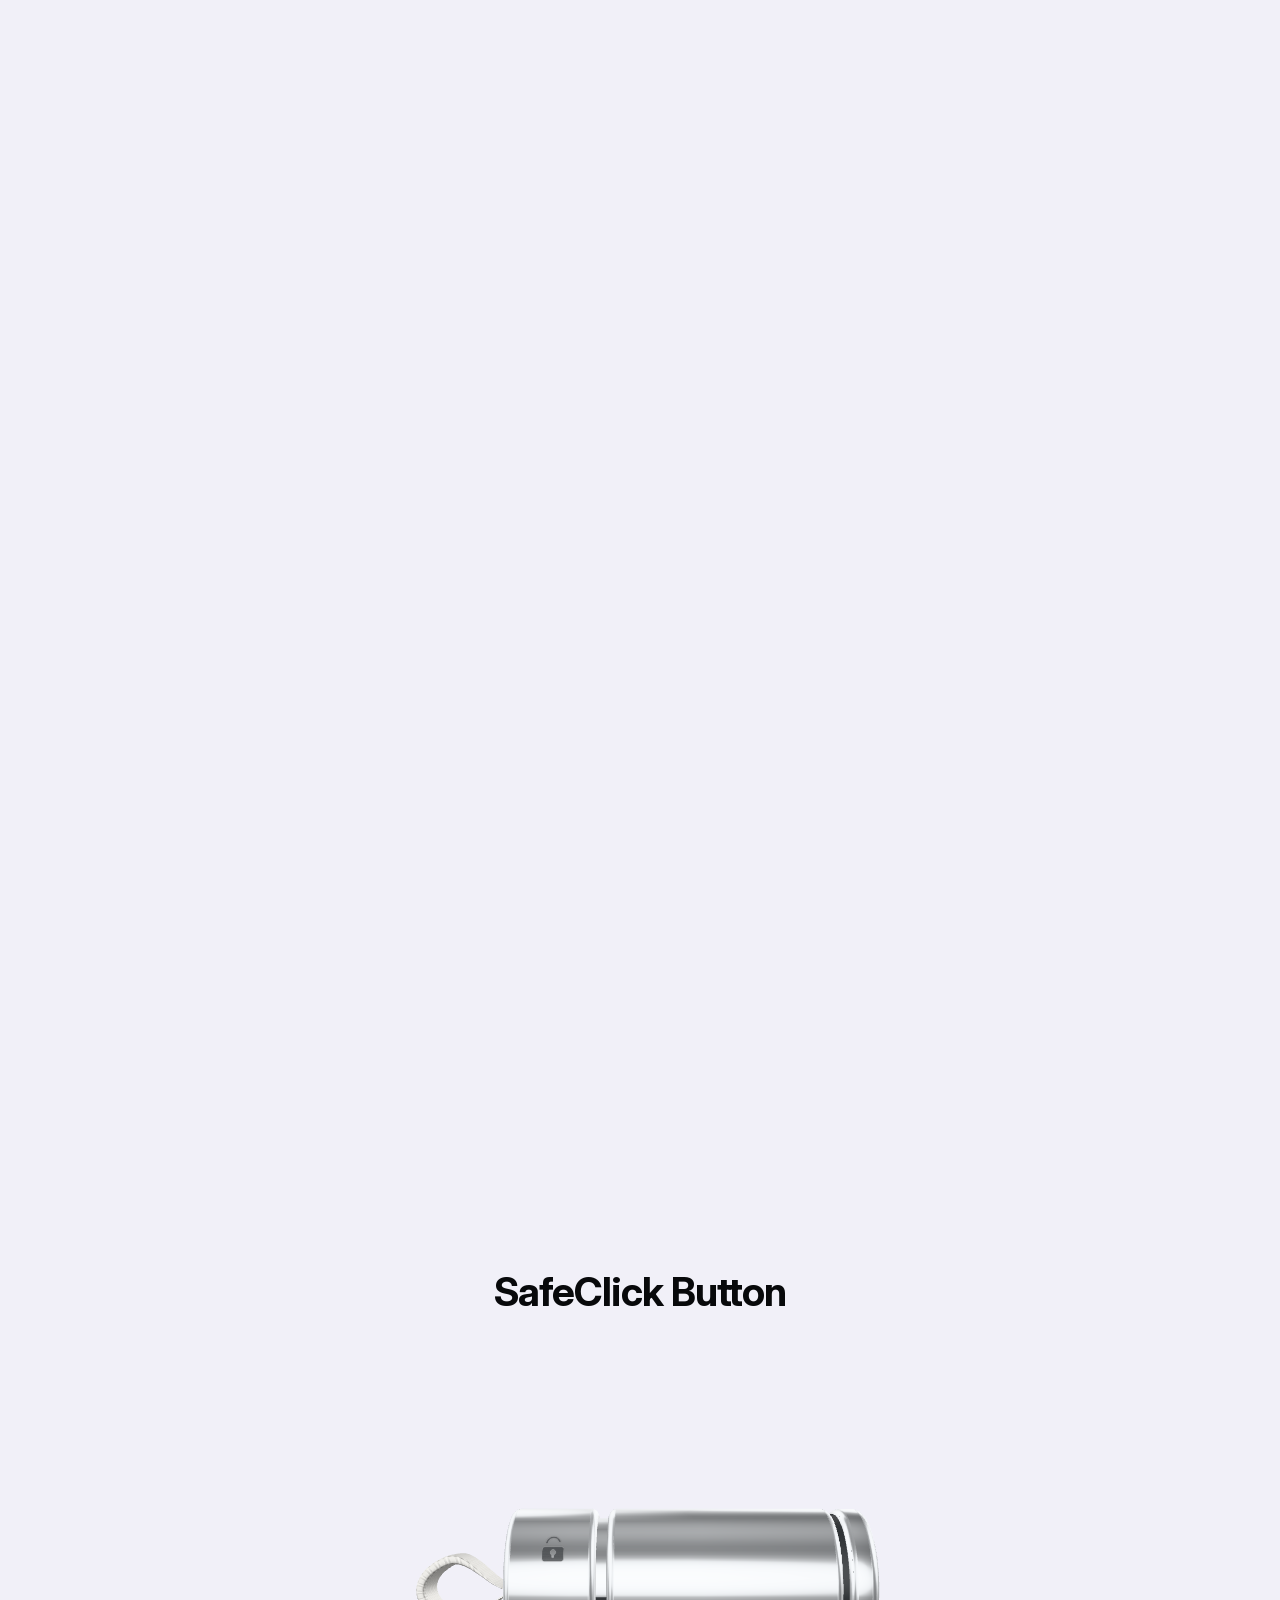
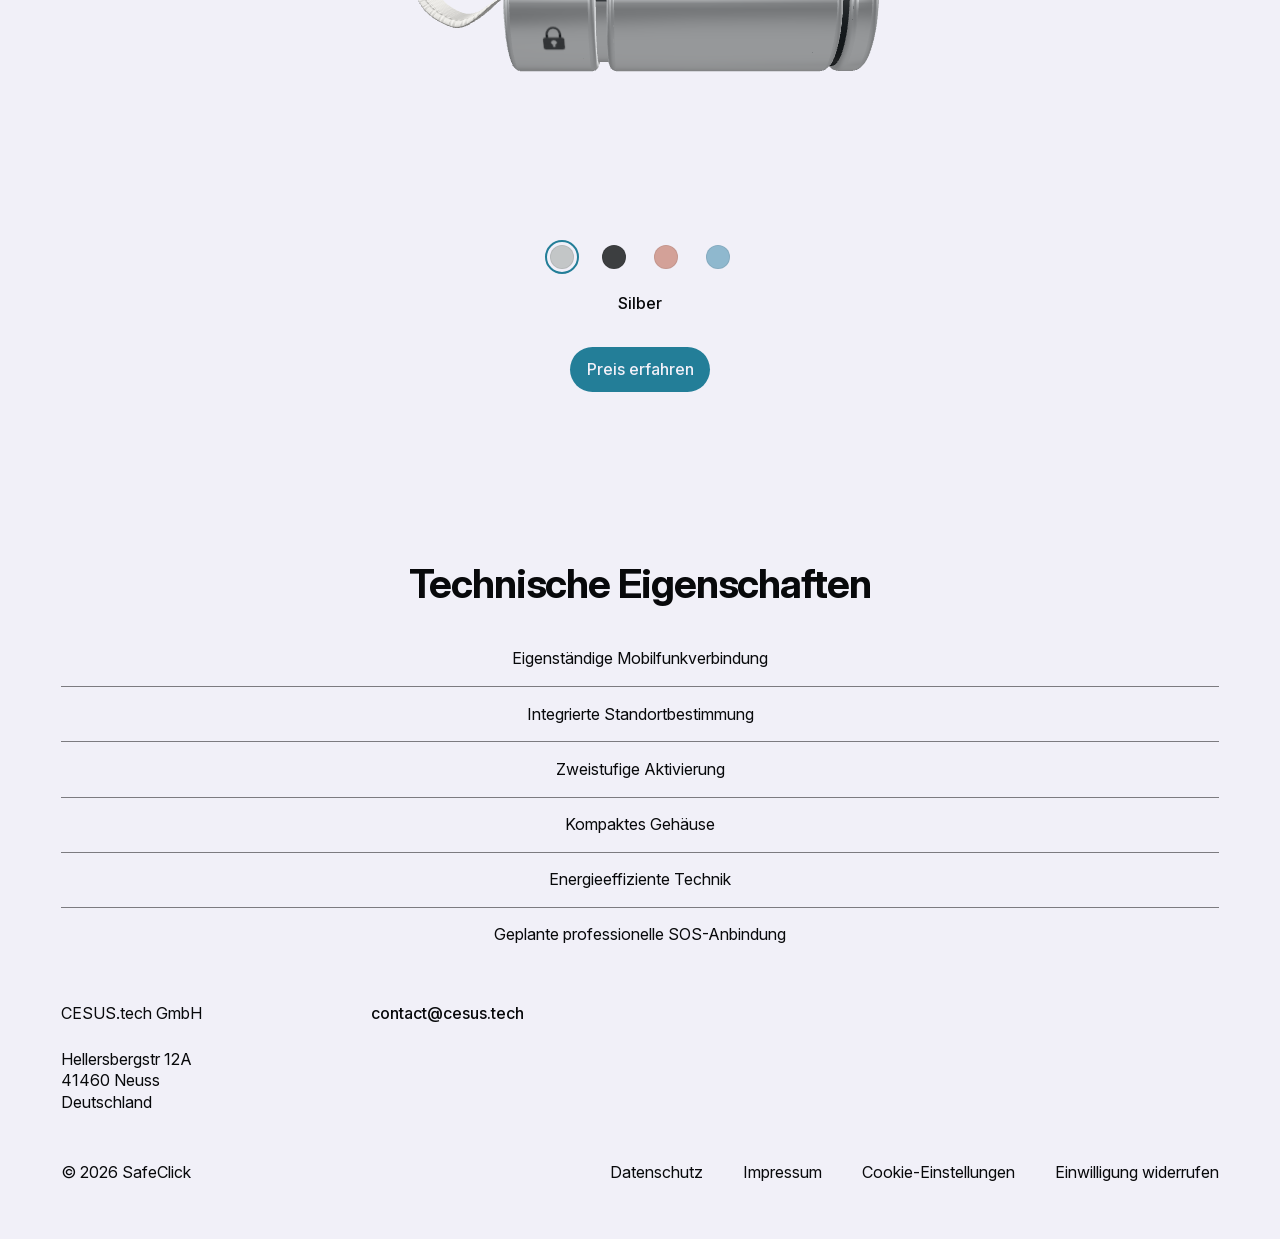
==== commit dbb08f1a: "Prepare horizontal slides with separate school video" ====
--- a/index.html
+++ b/index.html
@@ -1,197 +1,197 @@
-<!doctype html>
-<html lang="de">
-<head>
-<meta charset="utf-8">
-<meta name="viewport" content="width=device-width, initial-scale=1">
-<meta name="theme-color" content="#f1f0f8">
-<meta name="description" content="SafeClick – dein Weg, dein Gefühl von Sicherheit. Ein kleines, tragbares Gerät mit SOS-Funktion.">
-<title>SafeClick — Dein Gefühl von Sicherheit</title>
-<link rel="preload" href="./assets/fonts/InterVariable.woff2" as="font" type="font/woff2" crossorigin>
-<script id="Cookiebot" src="https://consent.cookiebot.com/uc.js" data-cbid="27874671-143a-44bb-8945-e260de6c4925" data-blockingmode="auto" data-culture="DE" data-type="leveloptin" data-level="strict" data-consentmode="disabled" type="text/javascript"></script>
-<script src="./cookie-settings.js" data-cookieconsent="ignore" defer></script>
-<script type="module" src="./assets/model-viewer.min.js"></script>
-<style>
-@font-face{font-family:Inter;src:url("./assets/fonts/InterVariable.woff2") format("woff2");font-style:normal;font-weight:100 900;font-display:swap}
-:root{--paper:#f1f0f8;--ink:#08090b;--blue:#237e98}*{box-sizing:border-box}html{scroll-behavior:smooth;scroll-padding-top:24px}body{margin:0;color:var(--ink);background:var(--paper);font-family:Inter,Arial,sans-serif}a{color:inherit;text-decoration:none}button{font:inherit}a:focus-visible,button:focus-visible,summary:focus-visible{outline:2px solid var(--blue);outline-offset:5px}.screen{height:100svh;min-height:700px;display:flex;flex-direction:column}.header{padding:20px 4.8%;display:flex;align-items:center;justify-content:flex-end;gap:28px;background:transparent;flex:none}.nav{display:flex;align-items:center;gap:16px;font-size:14px}.nav>.cta{margin-left:16px}.nav>a:not(.cta):hover{text-decoration:underline;text-underline-offset:5px}.cta{display:inline-flex;justify-content:center;align-items:center;padding:13px 25px;border:0;border-radius:999px;background:var(--blue);color:var(--paper);font-size:14px;font-weight:600;white-space:nowrap;transition:background .2s,transform .2s}.cta:hover{background:#19667e;transform:translateY(-1px)}.hero{flex:1;min-height:0;padding:clamp(22px,5vh,64px) 4.8% clamp(28px,6vh,76px);display:grid;grid-template-rows:auto minmax(160px,1fr) auto}.heading{width:max-content;max-width:100%}.eyebrow{font-size:clamp(16px,1.65vw,23px);color:var(--blue);margin:0 0 12px;text-align:right;letter-spacing:-.4px}h1{font-size:clamp(68px,9.5vw,144px);line-height:.98;letter-spacing:-.065em;margin:0;font-weight:700}.type{position:relative}.typed{position:absolute;inset:0;white-space:pre-wrap}.reserve{visibility:hidden}.typing .typed::after{content:'';display:inline-block;height:.8em;border-right:2px solid var(--blue);margin-left:3px;animation:blink .5s steps(1) infinite}@keyframes blink{50%{opacity:0}}.product{position:relative;min-height:0;display:flex;align-items:center;justify-content:center}model-viewer{width:100%;height:100%;min-height:160px;--poster-color:transparent;--progress-bar-color:var(--blue);background:transparent}model-viewer::part(default-progress-bar){height:2px}.status{position:absolute;left:50%;top:50%;transform:translate(-50%,-50%);color:var(--blue);font-size:13px;pointer-events:none}.copy{width:min(790px,72%);margin-left:auto;text-align:right;padding-top:24px}h2{font-size:clamp(21px,2.2vw,31px);line-height:1.22;letter-spacing:-1.1px;margin:0 0 20px}.copy p{font-size:clamp(15px,1.45vw,20px);line-height:1.4;margin:0}.details{padding:90px 7%;border-top:1px solid #08090b15;max-width:1500px;margin:auto}.details h2{max-width:650px}.steps{display:grid;grid-template-columns:repeat(3,1fr);gap:48px;margin-top:42px}.step span{color:var(--blue);font-size:13px}.step h3{font-size:22px;letter-spacing:-.6px}.step p,.legal p{line-height:1.65;color:#505863;font-size:15px}.legal{padding:0 7% 60px;max-width:1500px;margin:auto}.legal details{border-top:1px solid #08090b20;padding:22px 0}.legal summary{cursor:pointer;font-weight:600}.legal p{max-width:800px}footer{padding:24px 4.8%;border-top:1px solid #08090b15;display:flex;justify-content:space-between;gap:20px;font-size:12px;color:#64707b}.menu-toggle{display:none}@media(min-width:1800px){.hero{padding-left:8%;padding-right:8%}}@media(max-width:760px){.screen{min-height:780px}.header{padding:20px 6%;position:relative}.menu-toggle{display:block;background:none;border:1px solid #08090b25;border-radius:30px;padding:9px 15px;font-size:12px}.nav{display:none;position:absolute;top:70px;left:6%;right:6%;background:var(--paper);padding:20px;border:1px solid #08090b15;border-radius:18px;z-index:5;box-shadow:0 12px 24px #00000008;align-items:stretch}.nav>.cta{margin-left:0;margin-top:16px}.nav.open{display:flex;flex-direction:column;gap:16px}.hero{padding:30px 6% 36px;grid-template-rows:auto minmax(200px,1fr) auto}.eyebrow{font-size:14px;text-align:left;margin-bottom:18px}h1{font-size:clamp(65px,15.5vw,112px)}.copy{width:100%;text-align:left;padding-top:24px}.copy h2{font-size:25px;letter-spacing:-.8px;margin-bottom:16px}.copy p{font-size:15px;line-height:1.5}.steps{grid-template-columns:1fr;gap:20px}.details{padding:64px 6%}.legal{padding:0 6% 32px}footer{padding:22px 6%;font-size:10px}}@media(max-height:760px) and (min-width:761px){.screen{min-height:620px}.hero{padding-top:20px;padding-bottom:28px}h1{font-size:100px}.eyebrow{font-size:18px}.copy h2{font-size:25px;margin-bottom:12px}.copy p{font-size:16px}.copy{padding-top:15px}}@media(prefers-reduced-motion:reduce){html{scroll-behavior:auto}*,*::before,*::after{animation:none!important;transition:none!important}}
-
-.hero{display:flex;align-items:center;justify-content:center;padding-top:24px;padding-bottom:24px}
-.hero-content{width:100%;height:min(740px,100%);display:grid;grid-template-rows:auto minmax(160px,1fr) auto;min-height:0}
-@media(max-width:760px){.hero{padding-top:24px;padding-bottom:24px}.hero-content{height:min(700px,100%);grid-template-rows:auto minmax(200px,1fr) auto}}
-.line-reveal{position:relative}.line-reserve{visibility:hidden}.line-mask{position:absolute;left:-.15em;right:-.15em;padding:0 .15em;overflow:hidden;line-height:1.3;pointer-events:none}.line-text{display:block;white-space:pre}
-
-.screen{height:100svh;min-height:0}
-.hero{padding-top:var(--edge,160px);padding-bottom:var(--edge,160px)}
-.hero-content{height:100%;grid-template-rows:auto minmax(0,1fr) auto;row-gap:var(--model-gap,80px)}
-.copy{padding-top:0}
-.product,model-viewer{min-height:0}
-@media(max-width:760px){.screen{min-height:0}.hero{padding-top:var(--edge,32px);padding-bottom:var(--edge,32px)}.hero-content{height:100%;grid-template-rows:auto minmax(0,1fr) auto}}
-
-model-viewer::part(default-progress-bar){display:none}
-.cta{min-height:44px;min-width:140px;font-size:14px}
-.menu-toggle{min-height:44px;min-width:64px}
-@media(max-width:760px) and (max-height:740px){
- .header{padding-top:12px;padding-bottom:12px}
- h1{font-size:58px}
- .heading .eyebrow{font-size:13px;margin-bottom:10px}
- .copy h2{font-size:21px;margin-bottom:10px}
- .copy p{font-size:14px;line-height:1.35}
-}
-</style>
-<link rel="stylesheet" href="./experience.css?v=phone-free-slide-1">
-<noscript><style>.page-loader{display:none}</style></noscript>
-</head>
-<body>
-<div class="page-loader" role="progressbar" aria-label="Website wird geladen" aria-valuemin="0" aria-valuemax="100" aria-valuenow="0"><div class="loader-track"><span></span></div></div>
-<div class="screen" id="intro">
-<header class="header"><a class="header-brand" href="#" aria-label="SafeClick Startseite">SafeClick</a>
-<button class="menu-toggle" type="button" aria-label="Menü öffnen" aria-expanded="false" aria-controls="navigation"><span class="menu-line" aria-hidden="true"></span><span class="menu-line" aria-hidden="true"></span></button>
-<nav class="nav" id="navigation" aria-label="Hauptnavigation">
-<a href="#intro" data-scene-target="0">Intro</a><a href="#bedienung" data-scene-target="4">Funktionsweise</a><a href="#produkt" data-scene-target="8">Produkt</a><a class="cta price-cta" href="mailto:contact@cesus.tech?subject=SafeClick%20Preisanfrage">Preis erfahren</a>
-</nav>
-</header>
-<main class="hero"><div class="hero-content">
-<div class="heading"><p class="eyebrow" data-type>Dein Weg. Dein Gefühl von Sicherheit.</p><h1 data-type>SafeClick</h1></div>
-<div class="product">
-<model-viewer id="model" src="./assets/metal-capsule-workflow.glb?v=fixed-webgl-viewport-26" alt="SafeClick 3D-Produkt. Die Ansicht folgt dem Seitenverlauf." disable-zoom disable-pan camera-orbit="0deg 85deg 90%" field-of-view="30deg" shadow-intensity="0" exposure="1.1" interaction-prompt="none" touch-action="pan-y"></model-viewer>
-<div class="hero-color-picker"><div class="color-options" role="group" aria-label="Produktfarbe auf der Startseite auswählen">
-  <button class="color-swatch" type="button" data-color="silver" aria-label="Silber" aria-pressed="true" style="--swatch:#c3c6c7"></button>
-  <button class="color-swatch" type="button" data-color="black" aria-label="Schwarz" aria-pressed="false" style="--swatch:#3c3e40"></button>
-  <button class="color-swatch" type="button" data-color="rose" aria-label="Rosé" aria-pressed="false" style="--swatch:#d3a198"></button>
-  <button class="color-swatch" type="button" data-color="blue" aria-label="Stahlblau" aria-pressed="false" style="--swatch:#8fb8ce"></button>
- </div><p class="color-name" role="status" aria-live="polite">Silber</p></div>
-<span class="status" role="status" id="status">3D-Modell wird geladen …</span>
-</div>
-<div class="copy" id="ueber"><h2 data-type>Mehr Freiheit im Alltag – mit SafeClick an deiner Seite.</h2><p data-type>SafeClick ist ein kleines, tragbares Gerät mit Standortübertragung bei Bedarf und SOS-Funktion. Ohne eigenes Smartphone. Du entscheidest, wann du SafeClick aktivierst – im ausgeschalteten Zustand findet keine Standortübertragung statt.</p></div>
-</div></main>
-</div>
-<section class="story" id="funktion" aria-label="So funktioniert SafeClick" tabindex="0">
- <div class="story-label">SO FUNKTIONIERT SAFECLICK</div>
- 
- <div class="story-cards">
-  <article class="glass-card" data-slide="0" aria-hidden="true" inert><h2>Ohne Smartphone</h2><p>SafeClick funktioniert unabhängig von deinem Smartphone. So bleibst du auch unterwegs verbunden, ohne ein Handy dabeihaben zu müssen.</p></article>
-  <article class="glass-card" data-slide="1" aria-hidden="true" inert><h2>Standort teilen</h2><p>Nur wenn du dich unsicher fühlst oder deinen Standort teilen möchtest, aktivierst du SafeClick mit einer Drehbewegung. Erst dann beginnt die Standortübertragung an deine ausgewählten Vertrauenspersonen. Keine dauerhafte Ortung im ausgeschalteten Zustand.</p></article>
-  <article class="glass-card" data-slide="2" aria-hidden="true" inert><h2>SOS auf Knopfdruck</h2><p>Wenn du Unterstützung brauchst, kannst du mit der SOS-Taste einen separaten Notruf auslösen. Die Weiterleitung an eine professionelle Notruf- und Serviceleitstelle ist vorgesehen.</p></article>
- </div>
- 
- 
- <span class="story-error" role="status" hidden>Das 3D-Modell konnte nicht geladen werden. Bitte lade die Seite erneut.</span>
-</section>
-<section class="workflow" id="bedienung" aria-label="SafeClick bedienen: drei Schritte">
- <div class="workflow-panel" data-step="0"><div class="workflow-heading"><h2>Standardposition –<br>keine Übertragung</h2><div class="step-dots" role="group" aria-label="Schritt auswählen"><button type="button" data-goto-step="0" aria-label="Schritt 1" aria-pressed="true" class="active"></button><button type="button" data-goto-step="1" aria-label="Schritt 2" aria-pressed="false"></button><button type="button" data-goto-step="2" aria-label="Schritt 3" aria-pressed="false"></button></div></div><span class="step-watermark" aria-hidden="true">01</span><div class="workflow-copy"><p>SafeClick ist ausgeschaltet.<br>Deine Position wird nicht geteilt.</p></div></div>
- <div class="workflow-panel" data-step="1" aria-hidden="true" inert><div class="workflow-heading"><h2>Drehen und<br>Standort teilen</h2><div class="step-dots" role="group" aria-label="Schritt auswählen"><button type="button" data-goto-step="0" aria-label="Schritt 1" aria-pressed="false"></button><button type="button" data-goto-step="1" aria-label="Schritt 2" aria-pressed="true" class="active"></button><button type="button" data-goto-step="2" aria-label="Schritt 3" aria-pressed="false"></button></div></div><span class="step-watermark" aria-hidden="true">02</span><div class="workflow-copy"><p>Drehe den vorderen Teil, um SafeClick zu aktivieren. Dein Standort wird an ausgewählte Vertrauenspersonen übertragen.</p></div></div>
- <div class="workflow-panel" data-step="2" aria-hidden="true" inert><div class="workflow-heading"><h2>Zusammendrücken<br>für SOS</h2><div class="step-dots" role="group" aria-label="Schritt auswählen"><button type="button" data-goto-step="0" aria-label="Schritt 1" aria-pressed="false"></button><button type="button" data-goto-step="1" aria-label="Schritt 2" aria-pressed="false"></button><button type="button" data-goto-step="2" aria-label="Schritt 3" aria-pressed="true" class="active"></button></div></div><span class="step-watermark" aria-hidden="true">03</span><div class="workflow-copy"><p>Schiebe die beiden Gehäuseteile zusammen, um ein separates SOS-Signal auszulösen.</p></div></div>
-</section>
-<section class="lifestyle-stage" id="produkt" hidden aria-label="SafeClick im Alltag"><div class="lifestyle-pin"><div class="lifestyle-photo"><img src="./assets/images/safeclick-walk-original.png" width="1672" height="941" decoding="async" alt="Vier Freunde bei einem abendlichen Spaziergang im Herbst, mit SafeClick an einer Tasche"><video class="lifestyle-video" src="./assets/images/IMG_1661.MOV" muted loop playsinline preload="metadata" aria-hidden="true"></video><button class="lifestyle-play" type="button" aria-label="Video abspielen" hidden></button><div class="copy lifestyle-copy" aria-hidden="true"><h2>Klein genug für jeden Tag.<br>Wichtig, wenn es darauf ankommt.</h2><p>Mehr Selbstständigkeit für dich. Ein gutes Gefühl für deine Liebsten.</p></div><div class="copy lifestyle-copy lifestyle-phone-copy" aria-hidden="true" hidden><h2>Unabhängig vom Smartphone.</h2></div><div class="photo-scroll-hint" aria-hidden="true"><span>Scrollen, um fortzufahren</span><span class="photo-scroll-arrow">↓</span></div></div><button class="lifestyle-card" type="button" aria-label="Unabhängig vom Smartphone – Slide öffnen"><span>Unabhängig vom Smartphone</span></button></div></section>
-<section class="product-showcase" id="modell-ausprobieren" aria-labelledby="showcase-title">
- <div class="showcase-content">
- <h2 id="showcase-title" data-spec-reveal>SafeClick Button</h2>
- <model-viewer id="showcase-model" src="./assets/metal-capsule-workflow.glb?v=fixed-webgl-viewport-26" alt="SafeClick in 3D. Ziehen zum Drehen." loading="eager" camera-controls disable-zoom disable-pan touch-action="none" camera-orbit="0deg 85deg 90%" field-of-view="30deg" shadow-intensity="0" exposure="1.1" interaction-prompt="none"><span slot="pan-target" hidden></span></model-viewer>
- <div class="showcase-color-picker">
-  <div class="color-options" role="group" aria-label="Produktfarbe auswählen">
-   <button class="color-swatch" type="button" data-color="silver" aria-label="Silber" aria-pressed="true" style="--swatch:#c3c6c7"></button>
-   <button class="color-swatch" type="button" data-color="black" aria-label="Schwarz" aria-pressed="false" style="--swatch:#3c3e40"></button>
-   <button class="color-swatch" type="button" data-color="rose" aria-label="Rosé" aria-pressed="false" style="--swatch:#d3a198"></button>
-   <button class="color-swatch" type="button" data-color="blue" aria-label="Stahlblau" aria-pressed="false" style="--swatch:#8fb8ce"></button>
-  </div>
-  <p class="color-name" role="status" aria-live="polite">Silber</p>
- </div>
- <a class="cta price-cta showcase-price" href="mailto:contact@cesus.tech?subject=SafeClick%20Preisanfrage">Preis erfahren</a>
- </div>
-</section>
-<section class="technical-specs" id="technische-eigenschaften" aria-labelledby="specs-title">
- <h2 id="specs-title" data-spec-reveal>Technische Eigenschaften</h2>
- <ul class="specs-list">
-  <li data-spec-reveal>Eigenständige Mobilfunkverbindung</li>
-  <li data-spec-reveal>Integrierte Standortbestimmung</li>
-  <li data-spec-reveal>Zweistufige Aktivierung</li>
-  <li data-spec-reveal>Kompaktes Gehäuse</li>
-  <li data-spec-reveal>Energieeffiziente Technik</li>
-  <li data-spec-reveal>Geplante professionelle SOS-Anbindung</li>
- </ul>
-</section>
-
-<footer class="site-footer">
- <div class="footer-contact">
-  <div><p class="footer-company">CESUS.tech GmbH</p><address><span class="footer-address-line">Hellersbergstr 12A</span><span class="footer-address-line">41460 Neuss</span><span class="footer-address-line">Deutschland</span></address></div>
-  <a class="footer-email" href="mailto:contact@cesus.tech">contact@cesus.tech</a>
- </div>
- <div class="footer-bottom">
-  <p class="footer-copyright">© 2026 SafeClick</p>
-  <nav class="footer-links" aria-label="Datenschutz und Cookies"><a href="./datenschutz.html">Datenschutz</a><a href="./impressum.html">Impressum</a><button type="button" class="footer-cookie-button" data-cookie-action="renew">Cookie-Einstellungen</button><button type="button" class="footer-cookie-button" data-cookie-action="withdraw">Einwilligung widerrufen</button></nav>
- </div>
-</footer>
-<p data-cookie-feedback role="status"></p>
-<script>
-function fitHero(){
- const screen=document.querySelector('.screen'),header=document.querySelector('.header'),heading=document.querySelector('.heading'),copy=document.querySelector('.copy');
- const available=screen.clientHeight;
- const textHeight=heading.getBoundingClientRect().height+copy.getBoundingClientRect().height;
- const minimumModel=innerWidth<=760?340:390;
- let top=Math.min(160,Math.max(96,available*.16)),bottom=Math.max(32,Math.min(80,available*.08));
- let free=available-textHeight-minimumModel-top-bottom;
- if(free<0){const d=Math.min(top-88,-free);top-=d;free+=d}
- if(free<0){const d=Math.min(bottom-32,-free);bottom-=d;free+=d}
- screen.style.setProperty('--hero-top',`${top}px`);
- screen.style.setProperty('--hero-bottom',`${bottom}px`);
- screen.style.setProperty('--model-gap',`${Math.max(0,Math.min(80,free/2))}px`);
-}
-const heroObserver=new ResizeObserver(fitHero);
-['.screen','.header','.heading','.copy'].forEach(selector=>heroObserver.observe(document.querySelector(selector)));
-fitHero();
-const reduced=matchMedia('(prefers-reduced-motion: reduce)').matches;
-function startEntrance(){if(!reduced){
-  const ease='cubic-bezier(.16,1,.3,1)';
-  const animate=(el,frames,options)=>el.animate(frames,{fill:'backwards',easing:ease,...options});
-  const specsBlocks=[...document.querySelectorAll('[data-spec-reveal]')],revealedSpecs=new Set();
-  const textBlocks=[...document.querySelectorAll('[data-type]'),...specsBlocks];
-  textBlocks.forEach(el=>{el.dataset.original=el.textContent;el.setAttribute('aria-label',el.textContent)});
-  function revealLines(withMotion){
-    textBlocks.forEach(el=>{el.textContent=el.dataset.original});
-    textBlocks.forEach((el,blockIndex)=>{
-      const text=el.textContent,node=el.firstChild,range=document.createRange(),groups=[];
-      for(let i=0;i<text.length;i++){
-        if(/\s/.test(text[i]))continue;
-        range.setStart(node,i);range.setEnd(node,i+1);
-        const rect=range.getBoundingClientRect(),last=groups.at(-1);
-        if(last&&Math.abs(last.top-rect.top)<2)last.end=i+1;
-        else groups.push({top:rect.top,height:rect.height,start:i,end:i+1});
-      }
-      const reserve=document.createElement('span');reserve.className='line-reserve';reserve.textContent=text;reserve.setAttribute('aria-hidden','true');el.replaceChildren(reserve);el.classList.add('line-reveal');
-      const bounds=el.getBoundingClientRect();
-      groups.forEach((group,lineIndex)=>{
-        const mask=document.createElement('span');mask.className='line-mask';mask.setAttribute('aria-hidden','true');const lineHeight=parseFloat(getComputedStyle(el).lineHeight);mask.style.lineHeight=`${lineHeight}px`;mask.style.top=`${group.top-bounds.top-(lineHeight-group.height)/2}px`;
-        const line=document.createElement('span');line.className='line-text';line.textContent=text.slice(group.start,group.end);mask.append(line);el.append(mask);
-        if(el.hasAttribute('data-spec-reveal')&&!revealedSpecs.has(el)){line.style.opacity='0';line.style.transform='translateY(125%)'}
-        if(withMotion&&!el.hasAttribute('data-spec-reveal'))animate(line,[{transform:'translateY(125%)',opacity:0},{transform:'translateY(0)',opacity:1}],{duration:950,delay:140+blockIndex*160+lineIndex*115});
-      });
-    });
-    fitHero();
-  }
-  revealLines(true);
-  document.querySelector('.specs-list').classList.add('spec-lines-ready');
-  const specsObserver=new IntersectionObserver(entries=>{entries.forEach(entry=>{
-    if(!entry.isIntersecting)return;
-    const el=entry.target;revealedSpecs.add(el);el.classList.add('is-revealed');
-    el.querySelectorAll('.line-text').forEach((line,index)=>{line.style.opacity='1';line.style.transform='none';animate(line,[{transform:'translateY(125%)',opacity:0},{transform:'translateY(0)',opacity:1}],{duration:950,delay:140+index*115})});
-    specsObserver.unobserve(el);
-  })},{threshold:.2});
-  specsBlocks.forEach(el=>specsObserver.observe(el));
-  let previousWidth=innerWidth,resizeTimer;
-  window.addEventListener('resize',()=>{if(previousWidth===innerWidth)return;previousWidth=innerWidth;clearTimeout(resizeTimer);resizeTimer=setTimeout(()=>revealLines(false),100)});
-  document.querySelectorAll('.nav>a,.menu-toggle').forEach((el,i)=>animate(el,[{opacity:0,transform:'translateY(-12px)'},{opacity:1,transform:'translateY(0)'}],{duration:850,delay:800+i*65}));
-  const observer=new IntersectionObserver(entries=>{entries.forEach(entry=>{if(entry.isIntersecting){animate(entry.target,[{opacity:0,transform:'translateY(28px)'},{opacity:1,transform:'translateY(0)'}],{duration:900});observer.unobserve(entry.target)}})},{threshold:.12});
-  document.querySelectorAll('.details h2,.step,.legal details').forEach(el=>observer.observe(el));
-}
-}
-document.addEventListener('site-ready',()=>document.fonts.ready.then(startEntrance),{once:true});
-const model=document.querySelector('#model'),status=document.querySelector('#status');model.addEventListener('load',()=>{status.hidden=true});model.addEventListener('error',()=>{status.textContent='Das 3D-Modell konnte nicht geladen werden. Bitte lade die Seite erneut.'});
-const toggle=document.querySelector('.menu-toggle'),nav=document.querySelector('.nav');
-function setMenuOpen(open){toggle.setAttribute('aria-expanded',String(open));toggle.setAttribute('aria-label',open?'Menü schließen':'Menü öffnen');nav.classList.toggle('open',open)}
-toggle.addEventListener('click',()=>setMenuOpen(toggle.getAttribute('aria-expanded')!=='true'));
-nav.querySelectorAll('a').forEach(a=>a.addEventListener('click',()=>setMenuOpen(false)));
-document.addEventListener('keydown',e=>{if(e.key==='Escape'&&toggle.getAttribute('aria-expanded')==='true'){setMenuOpen(false);toggle.focus()}});
-
-</script>
-<script src="./experience.js?v=phone-free-slide-1"></script>
-</body>
+<!doctype html>
+<html lang="de">
+<head>
+<meta charset="utf-8">
+<meta name="viewport" content="width=device-width, initial-scale=1">
+<meta name="theme-color" content="#f1f0f8">
+<meta name="description" content="SafeClick – dein Weg, dein Gefühl von Sicherheit. Ein kleines, tragbares Gerät mit SOS-Funktion.">
+<title>SafeClick — Dein Gefühl von Sicherheit</title>
+<link rel="preload" href="./assets/fonts/InterVariable.woff2" as="font" type="font/woff2" crossorigin>
+<script id="Cookiebot" src="https://consent.cookiebot.com/uc.js" data-cbid="27874671-143a-44bb-8945-e260de6c4925" data-blockingmode="auto" data-culture="DE" data-type="leveloptin" data-level="strict" data-consentmode="disabled" type="text/javascript"></script>
+<script src="./cookie-settings.js" data-cookieconsent="ignore" defer></script>
+<script type="module" src="./assets/model-viewer.min.js"></script>
+<style>
+@font-face{font-family:Inter;src:url("./assets/fonts/InterVariable.woff2") format("woff2");font-style:normal;font-weight:100 900;font-display:swap}
+:root{--paper:#f1f0f8;--ink:#08090b;--blue:#237e98}*{box-sizing:border-box}html{scroll-behavior:smooth;scroll-padding-top:24px}body{margin:0;color:var(--ink);background:var(--paper);font-family:Inter,Arial,sans-serif}a{color:inherit;text-decoration:none}button{font:inherit}a:focus-visible,button:focus-visible,summary:focus-visible{outline:2px solid var(--blue);outline-offset:5px}.screen{height:100svh;min-height:700px;display:flex;flex-direction:column}.header{padding:20px 4.8%;display:flex;align-items:center;justify-content:flex-end;gap:28px;background:transparent;flex:none}.nav{display:flex;align-items:center;gap:16px;font-size:14px}.nav>.cta{margin-left:16px}.nav>a:not(.cta):hover{text-decoration:underline;text-underline-offset:5px}.cta{display:inline-flex;justify-content:center;align-items:center;padding:13px 25px;border:0;border-radius:999px;background:var(--blue);color:var(--paper);font-size:14px;font-weight:600;white-space:nowrap;transition:background .2s,transform .2s}.cta:hover{background:#19667e;transform:translateY(-1px)}.hero{flex:1;min-height:0;padding:clamp(22px,5vh,64px) 4.8% clamp(28px,6vh,76px);display:grid;grid-template-rows:auto minmax(160px,1fr) auto}.heading{width:max-content;max-width:100%}.eyebrow{font-size:clamp(16px,1.65vw,23px);color:var(--blue);margin:0 0 12px;text-align:right;letter-spacing:-.4px}h1{font-size:clamp(68px,9.5vw,144px);line-height:.98;letter-spacing:-.065em;margin:0;font-weight:700}.type{position:relative}.typed{position:absolute;inset:0;white-space:pre-wrap}.reserve{visibility:hidden}.typing .typed::after{content:'';display:inline-block;height:.8em;border-right:2px solid var(--blue);margin-left:3px;animation:blink .5s steps(1) infinite}@keyframes blink{50%{opacity:0}}.product{position:relative;min-height:0;display:flex;align-items:center;justify-content:center}model-viewer{width:100%;height:100%;min-height:160px;--poster-color:transparent;--progress-bar-color:var(--blue);background:transparent}model-viewer::part(default-progress-bar){height:2px}.status{position:absolute;left:50%;top:50%;transform:translate(-50%,-50%);color:var(--blue);font-size:13px;pointer-events:none}.copy{width:min(790px,72%);margin-left:auto;text-align:right;padding-top:24px}h2{font-size:clamp(21px,2.2vw,31px);line-height:1.22;letter-spacing:-1.1px;margin:0 0 20px}.copy p{font-size:clamp(15px,1.45vw,20px);line-height:1.4;margin:0}.details{padding:90px 7%;border-top:1px solid #08090b15;max-width:1500px;margin:auto}.details h2{max-width:650px}.steps{display:grid;grid-template-columns:repeat(3,1fr);gap:48px;margin-top:42px}.step span{color:var(--blue);font-size:13px}.step h3{font-size:22px;letter-spacing:-.6px}.step p,.legal p{line-height:1.65;color:#505863;font-size:15px}.legal{padding:0 7% 60px;max-width:1500px;margin:auto}.legal details{border-top:1px solid #08090b20;padding:22px 0}.legal summary{cursor:pointer;font-weight:600}.legal p{max-width:800px}footer{padding:24px 4.8%;border-top:1px solid #08090b15;display:flex;justify-content:space-between;gap:20px;font-size:12px;color:#64707b}.menu-toggle{display:none}@media(min-width:1800px){.hero{padding-left:8%;padding-right:8%}}@media(max-width:760px){.screen{min-height:780px}.header{padding:20px 6%;position:relative}.menu-toggle{display:block;background:none;border:1px solid #08090b25;border-radius:30px;padding:9px 15px;font-size:12px}.nav{display:none;position:absolute;top:70px;left:6%;right:6%;background:var(--paper);padding:20px;border:1px solid #08090b15;border-radius:18px;z-index:5;box-shadow:0 12px 24px #00000008;align-items:stretch}.nav>.cta{margin-left:0;margin-top:16px}.nav.open{display:flex;flex-direction:column;gap:16px}.hero{padding:30px 6% 36px;grid-template-rows:auto minmax(200px,1fr) auto}.eyebrow{font-size:14px;text-align:left;margin-bottom:18px}h1{font-size:clamp(65px,15.5vw,112px)}.copy{width:100%;text-align:left;padding-top:24px}.copy h2{font-size:25px;letter-spacing:-.8px;margin-bottom:16px}.copy p{font-size:15px;line-height:1.5}.steps{grid-template-columns:1fr;gap:20px}.details{padding:64px 6%}.legal{padding:0 6% 32px}footer{padding:22px 6%;font-size:10px}}@media(max-height:760px) and (min-width:761px){.screen{min-height:620px}.hero{padding-top:20px;padding-bottom:28px}h1{font-size:100px}.eyebrow{font-size:18px}.copy h2{font-size:25px;margin-bottom:12px}.copy p{font-size:16px}.copy{padding-top:15px}}@media(prefers-reduced-motion:reduce){html{scroll-behavior:auto}*,*::before,*::after{animation:none!important;transition:none!important}}
+
+.hero{display:flex;align-items:center;justify-content:center;padding-top:24px;padding-bottom:24px}
+.hero-content{width:100%;height:min(740px,100%);display:grid;grid-template-rows:auto minmax(160px,1fr) auto;min-height:0}
+@media(max-width:760px){.hero{padding-top:24px;padding-bottom:24px}.hero-content{height:min(700px,100%);grid-template-rows:auto minmax(200px,1fr) auto}}
+.line-reveal{position:relative}.line-reserve{visibility:hidden}.line-mask{position:absolute;left:-.15em;right:-.15em;padding:0 .15em;overflow:hidden;line-height:1.3;pointer-events:none}.line-text{display:block;white-space:pre}
+
+.screen{height:100svh;min-height:0}
+.hero{padding-top:var(--edge,160px);padding-bottom:var(--edge,160px)}
+.hero-content{height:100%;grid-template-rows:auto minmax(0,1fr) auto;row-gap:var(--model-gap,80px)}
+.copy{padding-top:0}
+.product,model-viewer{min-height:0}
+@media(max-width:760px){.screen{min-height:0}.hero{padding-top:var(--edge,32px);padding-bottom:var(--edge,32px)}.hero-content{height:100%;grid-template-rows:auto minmax(0,1fr) auto}}
+
+model-viewer::part(default-progress-bar){display:none}
+.cta{min-height:44px;min-width:140px;font-size:14px}
+.menu-toggle{min-height:44px;min-width:64px}
+@media(max-width:760px) and (max-height:740px){
+ .header{padding-top:12px;padding-bottom:12px}
+ h1{font-size:58px}
+ .heading .eyebrow{font-size:13px;margin-bottom:10px}
+ .copy h2{font-size:21px;margin-bottom:10px}
+ .copy p{font-size:14px;line-height:1.35}
+}
+</style>
+<link rel="stylesheet" href="./experience.css?v=lifestyle-carousel-2">
+<noscript><style>.page-loader{display:none}</style></noscript>
+</head>
+<body>
+<div class="page-loader" role="progressbar" aria-label="Website wird geladen" aria-valuemin="0" aria-valuemax="100" aria-valuenow="0"><div class="loader-track"><span></span></div></div>
+<div class="screen" id="intro">
+<header class="header"><a class="header-brand" href="#" aria-label="SafeClick Startseite">SafeClick</a>
+<button class="menu-toggle" type="button" aria-label="Menü öffnen" aria-expanded="false" aria-controls="navigation"><span class="menu-line" aria-hidden="true"></span><span class="menu-line" aria-hidden="true"></span></button>
+<nav class="nav" id="navigation" aria-label="Hauptnavigation">
+<a href="#intro" data-scene-target="0">Intro</a><a href="#bedienung" data-scene-target="4">Funktionsweise</a><a href="#produkt" data-scene-target="8">Produkt</a><a class="cta price-cta" href="mailto:contact@cesus.tech?subject=SafeClick%20Preisanfrage">Preis erfahren</a>
+</nav>
+</header>
+<main class="hero"><div class="hero-content">
+<div class="heading"><p class="eyebrow" data-type>Dein Weg. Dein Gefühl von Sicherheit.</p><h1 data-type>SafeClick</h1></div>
+<div class="product">
+<model-viewer id="model" src="./assets/metal-capsule-workflow.glb?v=fixed-webgl-viewport-26" alt="SafeClick 3D-Produkt. Die Ansicht folgt dem Seitenverlauf." disable-zoom disable-pan camera-orbit="0deg 85deg 90%" field-of-view="30deg" shadow-intensity="0" exposure="1.1" interaction-prompt="none" touch-action="pan-y"></model-viewer>
+<div class="hero-color-picker"><div class="color-options" role="group" aria-label="Produktfarbe auf der Startseite auswählen">
+  <button class="color-swatch" type="button" data-color="silver" aria-label="Silber" aria-pressed="true" style="--swatch:#c3c6c7"></button>
+  <button class="color-swatch" type="button" data-color="black" aria-label="Schwarz" aria-pressed="false" style="--swatch:#3c3e40"></button>
+  <button class="color-swatch" type="button" data-color="rose" aria-label="Rosé" aria-pressed="false" style="--swatch:#d3a198"></button>
+  <button class="color-swatch" type="button" data-color="blue" aria-label="Stahlblau" aria-pressed="false" style="--swatch:#8fb8ce"></button>
+ </div><p class="color-name" role="status" aria-live="polite">Silber</p></div>
+<span class="status" role="status" id="status">3D-Modell wird geladen …</span>
+</div>
+<div class="copy" id="ueber"><h2 data-type>Mehr Freiheit im Alltag – mit SafeClick an deiner Seite.</h2><p data-type>SafeClick ist ein kleines, tragbares Gerät mit Standortübertragung bei Bedarf und SOS-Funktion. Ohne eigenes Smartphone. Du entscheidest, wann du SafeClick aktivierst – im ausgeschalteten Zustand findet keine Standortübertragung statt.</p></div>
+</div></main>
+</div>
+<section class="story" id="funktion" aria-label="So funktioniert SafeClick" tabindex="0">
+ <div class="story-label">SO FUNKTIONIERT SAFECLICK</div>
+ 
+ <div class="story-cards">
+  <article class="glass-card" data-slide="0" aria-hidden="true" inert><h2>Ohne Smartphone</h2><p>SafeClick funktioniert unabhängig von deinem Smartphone. So bleibst du auch unterwegs verbunden, ohne ein Handy dabeihaben zu müssen.</p></article>
+  <article class="glass-card" data-slide="1" aria-hidden="true" inert><h2>Standort teilen</h2><p>Nur wenn du dich unsicher fühlst oder deinen Standort teilen möchtest, aktivierst du SafeClick mit einer Drehbewegung. Erst dann beginnt die Standortübertragung an deine ausgewählten Vertrauenspersonen. Keine dauerhafte Ortung im ausgeschalteten Zustand.</p></article>
+  <article class="glass-card" data-slide="2" aria-hidden="true" inert><h2>SOS auf Knopfdruck</h2><p>Wenn du Unterstützung brauchst, kannst du mit der SOS-Taste einen separaten Notruf auslösen. Die Weiterleitung an eine professionelle Notruf- und Serviceleitstelle ist vorgesehen.</p></article>
+ </div>
+ 
+ 
+ <span class="story-error" role="status" hidden>Das 3D-Modell konnte nicht geladen werden. Bitte lade die Seite erneut.</span>
+</section>
+<section class="workflow" id="bedienung" aria-label="SafeClick bedienen: drei Schritte">
+ <div class="workflow-panel" data-step="0"><div class="workflow-heading"><h2>Standardposition –<br>keine Übertragung</h2><div class="step-dots" role="group" aria-label="Schritt auswählen"><button type="button" data-goto-step="0" aria-label="Schritt 1" aria-pressed="true" class="active"></button><button type="button" data-goto-step="1" aria-label="Schritt 2" aria-pressed="false"></button><button type="button" data-goto-step="2" aria-label="Schritt 3" aria-pressed="false"></button></div></div><span class="step-watermark" aria-hidden="true">01</span><div class="workflow-copy"><p>SafeClick ist ausgeschaltet.<br>Deine Position wird nicht geteilt.</p></div></div>
+ <div class="workflow-panel" data-step="1" aria-hidden="true" inert><div class="workflow-heading"><h2>Drehen und<br>Standort teilen</h2><div class="step-dots" role="group" aria-label="Schritt auswählen"><button type="button" data-goto-step="0" aria-label="Schritt 1" aria-pressed="false"></button><button type="button" data-goto-step="1" aria-label="Schritt 2" aria-pressed="true" class="active"></button><button type="button" data-goto-step="2" aria-label="Schritt 3" aria-pressed="false"></button></div></div><span class="step-watermark" aria-hidden="true">02</span><div class="workflow-copy"><p>Drehe den vorderen Teil, um SafeClick zu aktivieren. Dein Standort wird an ausgewählte Vertrauenspersonen übertragen.</p></div></div>
+ <div class="workflow-panel" data-step="2" aria-hidden="true" inert><div class="workflow-heading"><h2>Zusammendrücken<br>für SOS</h2><div class="step-dots" role="group" aria-label="Schritt auswählen"><button type="button" data-goto-step="0" aria-label="Schritt 1" aria-pressed="false"></button><button type="button" data-goto-step="1" aria-label="Schritt 2" aria-pressed="false"></button><button type="button" data-goto-step="2" aria-label="Schritt 3" aria-pressed="true" class="active"></button></div></div><span class="step-watermark" aria-hidden="true">03</span><div class="workflow-copy"><p>Schiebe die beiden Gehäuseteile zusammen, um ein separates SOS-Signal auszulösen.</p></div></div>
+</section>
+<section class="lifestyle-stage" id="produkt" hidden aria-label="SafeClick im Alltag"><div class="lifestyle-pin"><div class="lifestyle-photo"><div class="lifestyle-frames"><img src="./assets/images/safeclick-walk-original.png" width="1672" height="941" decoding="async" alt="Vier Freunde bei einem abendlichen Spaziergang im Herbst, mit SafeClick an einer Tasche"><img src="./assets/images/safeclick-school.png" width="1536" height="1024" decoding="async" alt="SafeClick am Schulrucksack eines Jungen" aria-hidden="true"></div><video class="lifestyle-video" src="./assets/images/IMG_1661.MOV" data-school-src="./assets/images/safeclick-school.mp4" muted loop playsinline preload="metadata" aria-hidden="true"></video><button class="lifestyle-play" type="button" aria-label="Video abspielen" hidden></button><div class="copy lifestyle-copy" aria-hidden="true"><h2>Klein genug für jeden Tag.<br>Wichtig, wenn es darauf ankommt.</h2><p>Mehr Selbstständigkeit für dich. Ein gutes Gefühl für deine Liebsten.</p></div><div class="copy lifestyle-copy lifestyle-phone-copy" aria-hidden="true" hidden><h2>Unabhängig vom Smartphone.</h2></div><div class="photo-scroll-hint" aria-hidden="true"><span>Scrollen, um fortzufahren</span><span class="photo-scroll-arrow">↓</span></div></div><div class="lifestyle-nav" role="group" aria-label="Bilder wechseln"><button type="button" data-slide-step="-1" aria-label="Vorheriges Bild" disabled>‹</button><button type="button" data-slide-step="1" aria-label="Nächstes Bild">›</button></div></div></section>
+<section class="product-showcase" id="modell-ausprobieren" aria-labelledby="showcase-title">
+ <div class="showcase-content">
+ <h2 id="showcase-title" data-spec-reveal>SafeClick Button</h2>
+ <model-viewer id="showcase-model" src="./assets/metal-capsule-workflow.glb?v=fixed-webgl-viewport-26" alt="SafeClick in 3D. Ziehen zum Drehen." loading="eager" camera-controls disable-zoom disable-pan touch-action="none" camera-orbit="0deg 85deg 90%" field-of-view="30deg" shadow-intensity="0" exposure="1.1" interaction-prompt="none"><span slot="pan-target" hidden></span></model-viewer>
+ <div class="showcase-color-picker">
+  <div class="color-options" role="group" aria-label="Produktfarbe auswählen">
+   <button class="color-swatch" type="button" data-color="silver" aria-label="Silber" aria-pressed="true" style="--swatch:#c3c6c7"></button>
+   <button class="color-swatch" type="button" data-color="black" aria-label="Schwarz" aria-pressed="false" style="--swatch:#3c3e40"></button>
+   <button class="color-swatch" type="button" data-color="rose" aria-label="Rosé" aria-pressed="false" style="--swatch:#d3a198"></button>
+   <button class="color-swatch" type="button" data-color="blue" aria-label="Stahlblau" aria-pressed="false" style="--swatch:#8fb8ce"></button>
+  </div>
+  <p class="color-name" role="status" aria-live="polite">Silber</p>
+ </div>
+ <a class="cta price-cta showcase-price" href="mailto:contact@cesus.tech?subject=SafeClick%20Preisanfrage">Preis erfahren</a>
+ </div>
+</section>
+<section class="technical-specs" id="technische-eigenschaften" aria-labelledby="specs-title">
+ <h2 id="specs-title" data-spec-reveal>Technische Eigenschaften</h2>
+ <ul class="specs-list">
+  <li data-spec-reveal>Eigenständige Mobilfunkverbindung</li>
+  <li data-spec-reveal>Integrierte Standortbestimmung</li>
+  <li data-spec-reveal>Zweistufige Aktivierung</li>
+  <li data-spec-reveal>Kompaktes Gehäuse</li>
+  <li data-spec-reveal>Energieeffiziente Technik</li>
+  <li data-spec-reveal>Geplante professionelle SOS-Anbindung</li>
+ </ul>
+</section>
+
+<footer class="site-footer">
+ <div class="footer-contact">
+  <div><p class="footer-company">CESUS.tech GmbH</p><address><span class="footer-address-line">Hellersbergstr 12A</span><span class="footer-address-line">41460 Neuss</span><span class="footer-address-line">Deutschland</span></address></div>
+  <a class="footer-email" href="mailto:contact@cesus.tech">contact@cesus.tech</a>
+ </div>
+ <div class="footer-bottom">
+  <p class="footer-copyright">© 2026 SafeClick</p>
+  <nav class="footer-links" aria-label="Datenschutz und Cookies"><a href="./datenschutz.html">Datenschutz</a><a href="./impressum.html">Impressum</a><button type="button" class="footer-cookie-button" data-cookie-action="renew">Cookie-Einstellungen</button><button type="button" class="footer-cookie-button" data-cookie-action="withdraw">Einwilligung widerrufen</button></nav>
+ </div>
+</footer>
+<p data-cookie-feedback role="status"></p>
+<script>
+function fitHero(){
+ const screen=document.querySelector('.screen'),header=document.querySelector('.header'),heading=document.querySelector('.heading'),copy=document.querySelector('.copy');
+ const available=screen.clientHeight;
+ const textHeight=heading.getBoundingClientRect().height+copy.getBoundingClientRect().height;
+ const minimumModel=innerWidth<=760?340:390;
+ let top=Math.min(160,Math.max(96,available*.16)),bottom=Math.max(32,Math.min(80,available*.08));
+ let free=available-textHeight-minimumModel-top-bottom;
+ if(free<0){const d=Math.min(top-88,-free);top-=d;free+=d}
+ if(free<0){const d=Math.min(bottom-32,-free);bottom-=d;free+=d}
+ screen.style.setProperty('--hero-top',`${top}px`);
+ screen.style.setProperty('--hero-bottom',`${bottom}px`);
+ screen.style.setProperty('--model-gap',`${Math.max(0,Math.min(80,free/2))}px`);
+}
+const heroObserver=new ResizeObserver(fitHero);
+['.screen','.header','.heading','.copy'].forEach(selector=>heroObserver.observe(document.querySelector(selector)));
+fitHero();
+const reduced=matchMedia('(prefers-reduced-motion: reduce)').matches;
+function startEntrance(){if(!reduced){
+  const ease='cubic-bezier(.16,1,.3,1)';
+  const animate=(el,frames,options)=>el.animate(frames,{fill:'backwards',easing:ease,...options});
+  const specsBlocks=[...document.querySelectorAll('[data-spec-reveal]')],revealedSpecs=new Set();
+  const textBlocks=[...document.querySelectorAll('[data-type]'),...specsBlocks];
+  textBlocks.forEach(el=>{el.dataset.original=el.textContent;el.setAttribute('aria-label',el.textContent)});
+  function revealLines(withMotion){
+    textBlocks.forEach(el=>{el.textContent=el.dataset.original});
+    textBlocks.forEach((el,blockIndex)=>{
+      const text=el.textContent,node=el.firstChild,range=document.createRange(),groups=[];
+      for(let i=0;i<text.length;i++){
+        if(/\s/.test(text[i]))continue;
+        range.setStart(node,i);range.setEnd(node,i+1);
+        const rect=range.getBoundingClientRect(),last=groups.at(-1);
+        if(last&&Math.abs(last.top-rect.top)<2)last.end=i+1;
+        else groups.push({top:rect.top,height:rect.height,start:i,end:i+1});
+      }
+      const reserve=document.createElement('span');reserve.className='line-reserve';reserve.textContent=text;reserve.setAttribute('aria-hidden','true');el.replaceChildren(reserve);el.classList.add('line-reveal');
+      const bounds=el.getBoundingClientRect();
+      groups.forEach((group,lineIndex)=>{
+        const mask=document.createElement('span');mask.className='line-mask';mask.setAttribute('aria-hidden','true');const lineHeight=parseFloat(getComputedStyle(el).lineHeight);mask.style.lineHeight=`${lineHeight}px`;mask.style.top=`${group.top-bounds.top-(lineHeight-group.height)/2}px`;
+        const line=document.createElement('span');line.className='line-text';line.textContent=text.slice(group.start,group.end);mask.append(line);el.append(mask);
+        if(el.hasAttribute('data-spec-reveal')&&!revealedSpecs.has(el)){line.style.opacity='0';line.style.transform='translateY(125%)'}
+        if(withMotion&&!el.hasAttribute('data-spec-reveal'))animate(line,[{transform:'translateY(125%)',opacity:0},{transform:'translateY(0)',opacity:1}],{duration:950,delay:140+blockIndex*160+lineIndex*115});
+      });
+    });
+    fitHero();
+  }
+  revealLines(true);
+  document.querySelector('.specs-list').classList.add('spec-lines-ready');
+  const specsObserver=new IntersectionObserver(entries=>{entries.forEach(entry=>{
+    if(!entry.isIntersecting)return;
+    const el=entry.target;revealedSpecs.add(el);el.classList.add('is-revealed');
+    el.querySelectorAll('.line-text').forEach((line,index)=>{line.style.opacity='1';line.style.transform='none';animate(line,[{transform:'translateY(125%)',opacity:0},{transform:'translateY(0)',opacity:1}],{duration:950,delay:140+index*115})});
+    specsObserver.unobserve(el);
+  })},{threshold:.2});
+  specsBlocks.forEach(el=>specsObserver.observe(el));
+  let previousWidth=innerWidth,resizeTimer;
+  window.addEventListener('resize',()=>{if(previousWidth===innerWidth)return;previousWidth=innerWidth;clearTimeout(resizeTimer);resizeTimer=setTimeout(()=>revealLines(false),100)});
+  document.querySelectorAll('.nav>a,.menu-toggle').forEach((el,i)=>animate(el,[{opacity:0,transform:'translateY(-12px)'},{opacity:1,transform:'translateY(0)'}],{duration:850,delay:800+i*65}));
+  const observer=new IntersectionObserver(entries=>{entries.forEach(entry=>{if(entry.isIntersecting){animate(entry.target,[{opacity:0,transform:'translateY(28px)'},{opacity:1,transform:'translateY(0)'}],{duration:900});observer.unobserve(entry.target)}})},{threshold:.12});
+  document.querySelectorAll('.details h2,.step,.legal details').forEach(el=>observer.observe(el));
+}
+}
+document.addEventListener('site-ready',()=>document.fonts.ready.then(startEntrance),{once:true});
+const model=document.querySelector('#model'),status=document.querySelector('#status');model.addEventListener('load',()=>{status.hidden=true});model.addEventListener('error',()=>{status.textContent='Das 3D-Modell konnte nicht geladen werden. Bitte lade die Seite erneut.'});
+const toggle=document.querySelector('.menu-toggle'),nav=document.querySelector('.nav');
+function setMenuOpen(open){toggle.setAttribute('aria-expanded',String(open));toggle.setAttribute('aria-label',open?'Menü schließen':'Menü öffnen');nav.classList.toggle('open',open)}
+toggle.addEventListener('click',()=>setMenuOpen(toggle.getAttribute('aria-expanded')!=='true'));
+nav.querySelectorAll('a').forEach(a=>a.addEventListener('click',()=>setMenuOpen(false)));
+document.addEventListener('keydown',e=>{if(e.key==='Escape'&&toggle.getAttribute('aria-expanded')==='true'){setMenuOpen(false);toggle.focus()}});
+
+</script>
+<script src="./experience.js?v=lifestyle-carousel-2"></script>
+</body>
 </html>
--- a/experience.css
+++ b/experience.css
@@ -242,3 +242,8 @@
 .lifestyle-play{padding:0;appearance:none;position:absolute;inset:0;z-index:2;width:100%;height:100%;border:0;background:transparent;color:white;cursor:pointer;pointer-events:auto}
 .lifestyle-play[hidden]{display:none}
 .lifestyle-play:focus-visible{outline:2px solid white;outline-offset:-5px}
+
+.lifestyle-copy[hidden],.lifestyle-card[hidden]{display:none}
+.lifestyle-card{position:absolute;left:calc(75% + 16px);top:50%;transform:translateY(-50%);width:min(17vw,240px);aspect-ratio:4/5;display:grid;place-items:end start;padding:clamp(12px,2vw,24px);border:0;border-radius:18px;background:#d8d8d8;color:#101014;text-align:left;font:inherit;font-weight:650;cursor:pointer}
+.lifestyle-card:focus-visible{outline:2px solid currentColor;outline-offset:4px}
+@media(max-width:760px){.lifestyle-card{left:auto;right:6%;top:calc(50% + 24.79vw + 12px);transform:none;width:44%;aspect-ratio:auto;min-height:64px}}
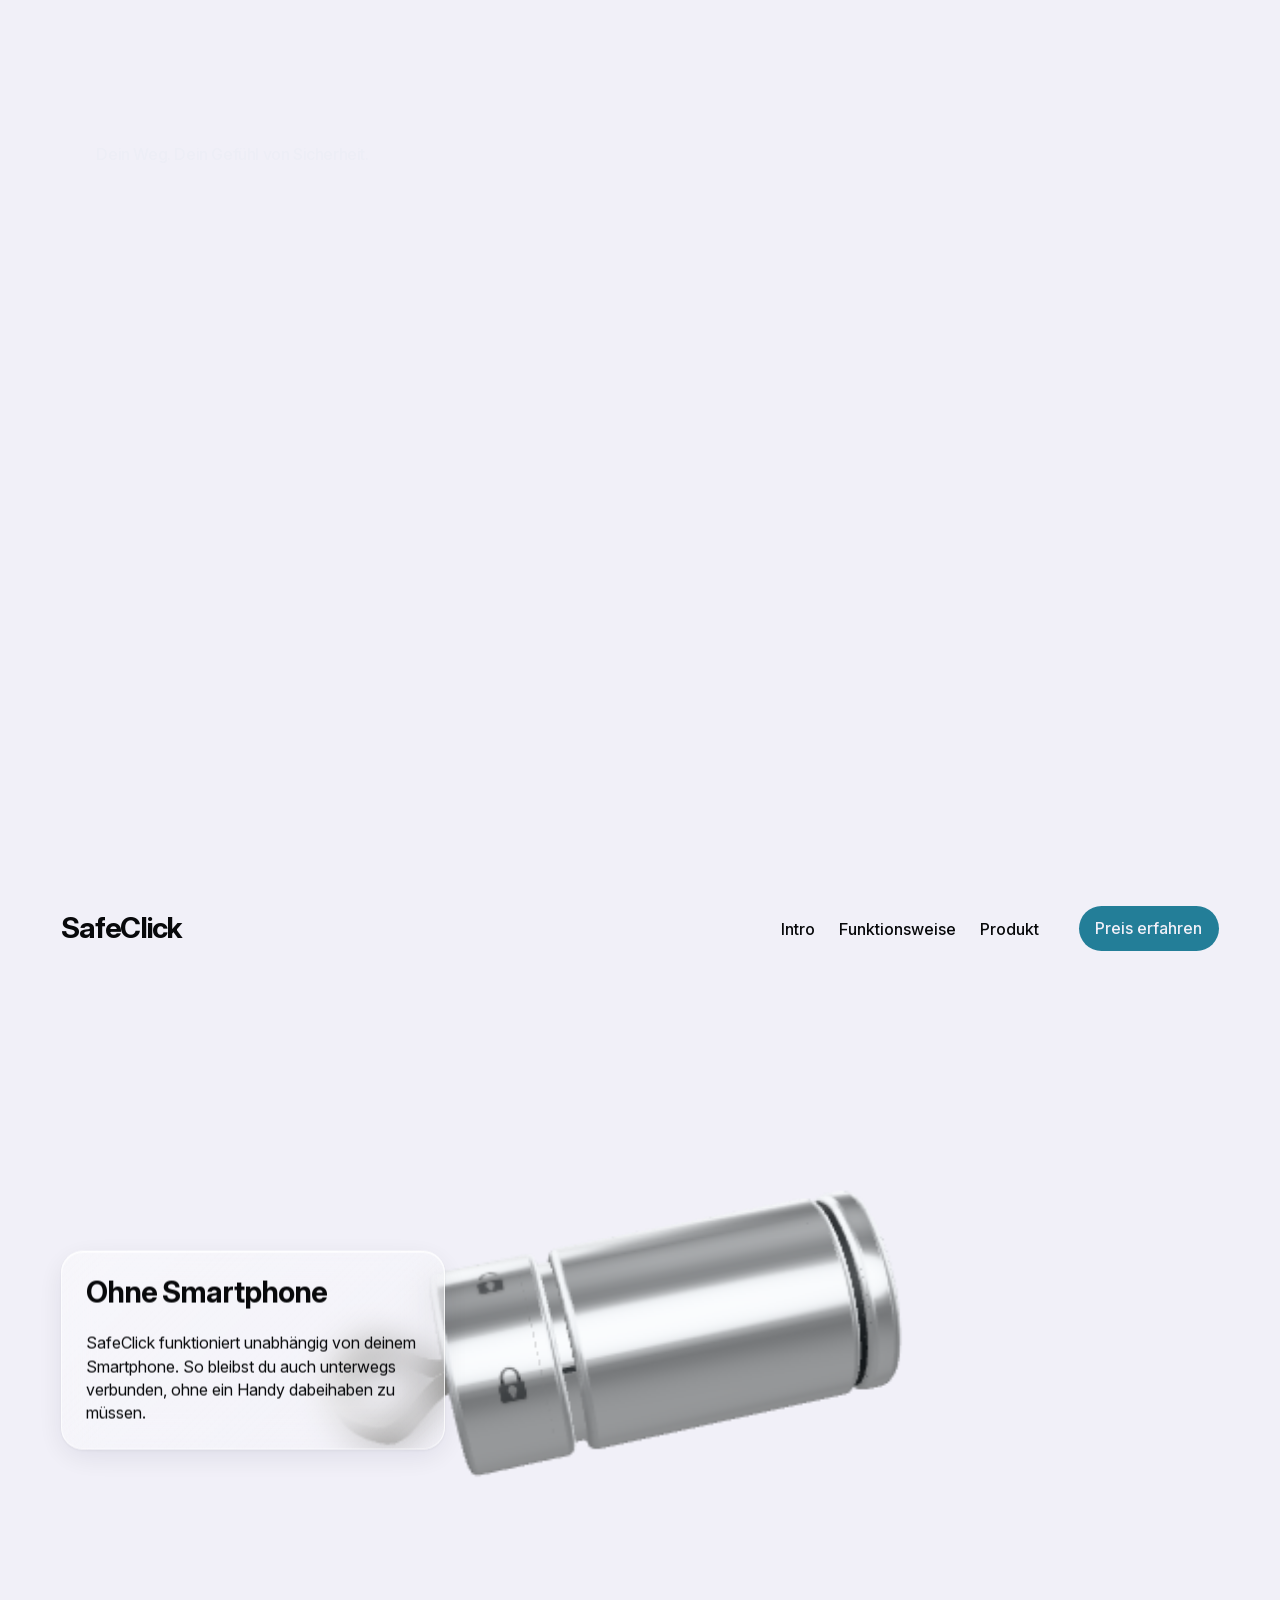
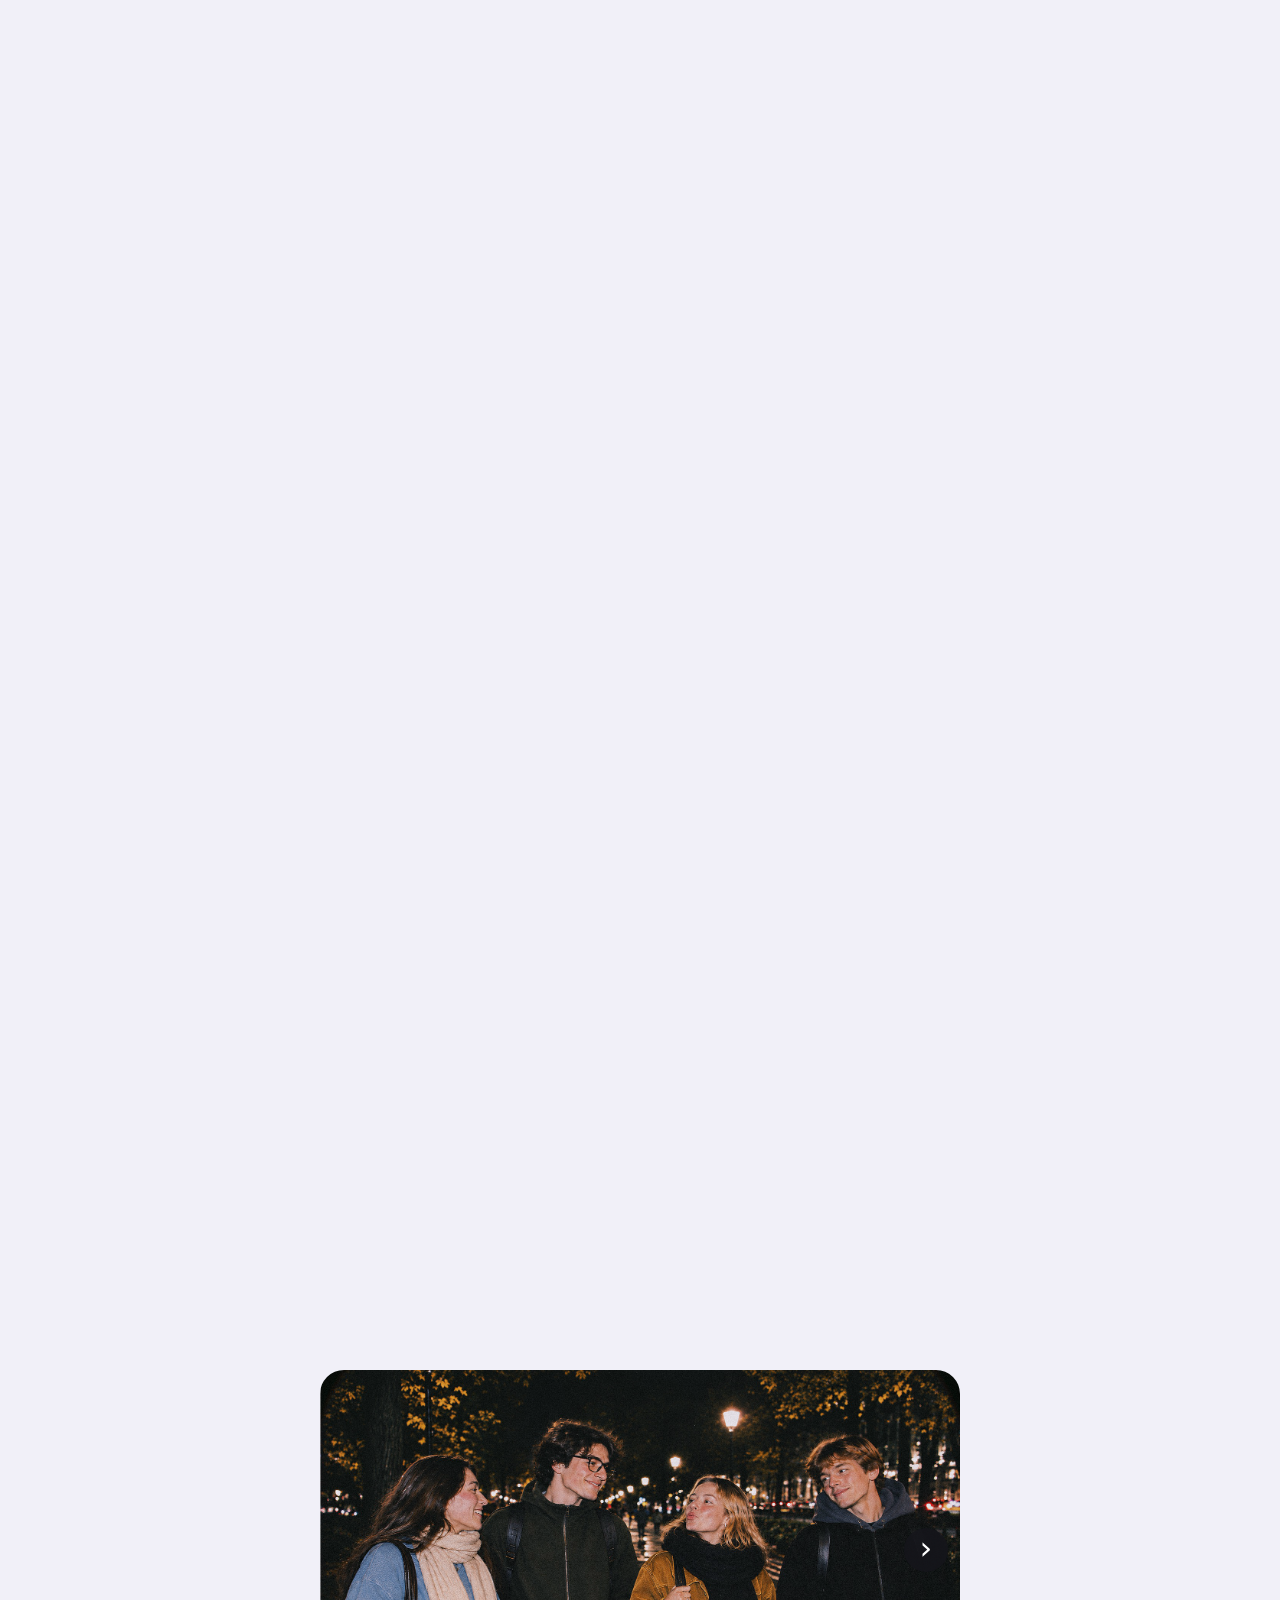
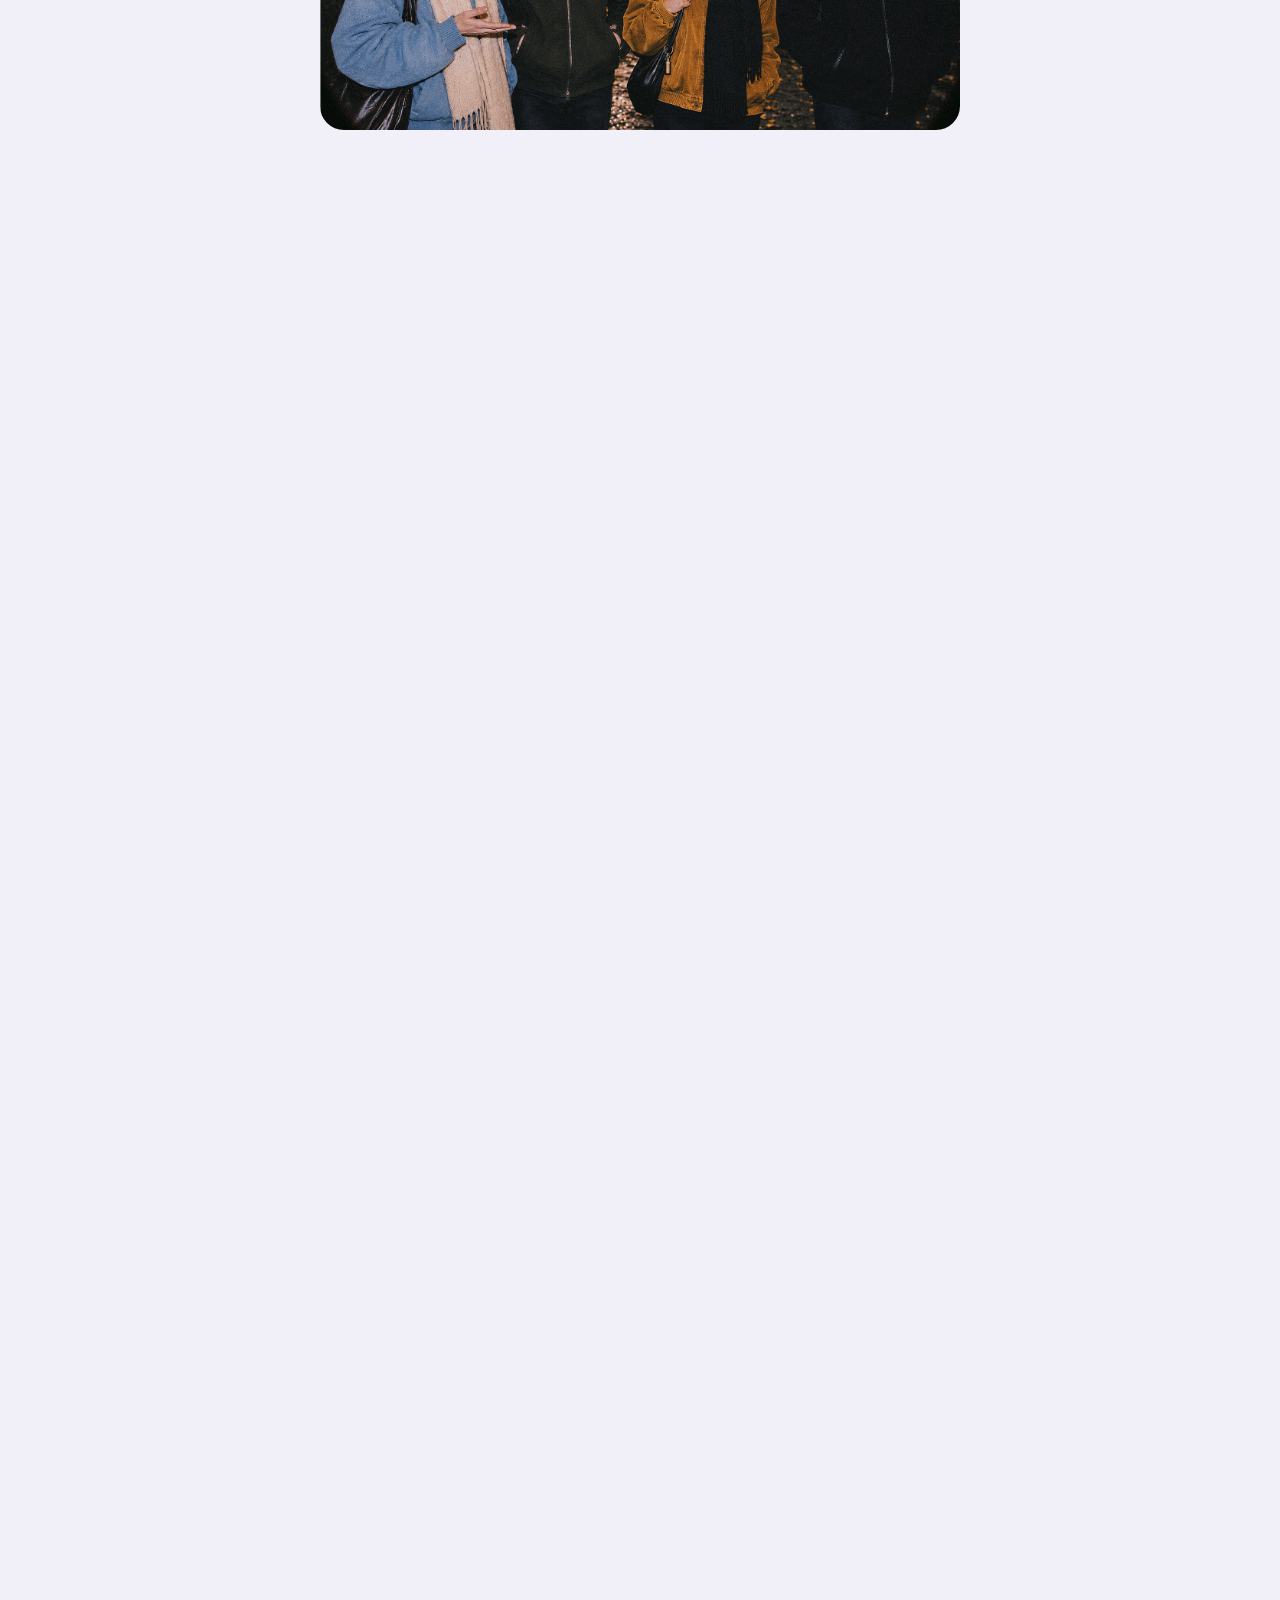
==== commit 6a74dba1: "Use uploaded school photo and video" ====
--- a/index.html
+++ b/index.html
@@ -37,7 +37,7 @@
  .copy p{font-size:14px;line-height:1.35}
 }
 </style>
-<link rel="stylesheet" href="./experience.css?v=lifestyle-carousel-2">
+<link rel="stylesheet" href="./experience.css?v=lifestyle-carousel-3">
 <noscript><style>.page-loader{display:none}</style></noscript>
 </head>
 <body>
@@ -81,7 +81,7 @@
  <div class="workflow-panel" data-step="1" aria-hidden="true" inert><div class="workflow-heading"><h2>Drehen und<br>Standort teilen</h2><div class="step-dots" role="group" aria-label="Schritt auswählen"><button type="button" data-goto-step="0" aria-label="Schritt 1" aria-pressed="false"></button><button type="button" data-goto-step="1" aria-label="Schritt 2" aria-pressed="true" class="active"></button><button type="button" data-goto-step="2" aria-label="Schritt 3" aria-pressed="false"></button></div></div><span class="step-watermark" aria-hidden="true">02</span><div class="workflow-copy"><p>Drehe den vorderen Teil, um SafeClick zu aktivieren. Dein Standort wird an ausgewählte Vertrauenspersonen übertragen.</p></div></div>
  <div class="workflow-panel" data-step="2" aria-hidden="true" inert><div class="workflow-heading"><h2>Zusammendrücken<br>für SOS</h2><div class="step-dots" role="group" aria-label="Schritt auswählen"><button type="button" data-goto-step="0" aria-label="Schritt 1" aria-pressed="false"></button><button type="button" data-goto-step="1" aria-label="Schritt 2" aria-pressed="false"></button><button type="button" data-goto-step="2" aria-label="Schritt 3" aria-pressed="true" class="active"></button></div></div><span class="step-watermark" aria-hidden="true">03</span><div class="workflow-copy"><p>Schiebe die beiden Gehäuseteile zusammen, um ein separates SOS-Signal auszulösen.</p></div></div>
 </section>
-<section class="lifestyle-stage" id="produkt" hidden aria-label="SafeClick im Alltag"><div class="lifestyle-pin"><div class="lifestyle-photo"><div class="lifestyle-frames"><img src="./assets/images/safeclick-walk-original.png" width="1672" height="941" decoding="async" alt="Vier Freunde bei einem abendlichen Spaziergang im Herbst, mit SafeClick an einer Tasche"><img src="./assets/images/safeclick-school.png" width="1536" height="1024" decoding="async" alt="SafeClick am Schulrucksack eines Jungen" aria-hidden="true"></div><video class="lifestyle-video" src="./assets/images/IMG_1661.MOV" data-school-src="./assets/images/safeclick-school.mp4" muted loop playsinline preload="metadata" aria-hidden="true"></video><button class="lifestyle-play" type="button" aria-label="Video abspielen" hidden></button><div class="copy lifestyle-copy" aria-hidden="true"><h2>Klein genug für jeden Tag.<br>Wichtig, wenn es darauf ankommt.</h2><p>Mehr Selbstständigkeit für dich. Ein gutes Gefühl für deine Liebsten.</p></div><div class="copy lifestyle-copy lifestyle-phone-copy" aria-hidden="true" hidden><h2>Unabhängig vom Smartphone.</h2></div><div class="photo-scroll-hint" aria-hidden="true"><span>Scrollen, um fortzufahren</span><span class="photo-scroll-arrow">↓</span></div></div><div class="lifestyle-nav" role="group" aria-label="Bilder wechseln"><button type="button" data-slide-step="-1" aria-label="Vorheriges Bild" disabled>‹</button><button type="button" data-slide-step="1" aria-label="Nächstes Bild">›</button></div></div></section>
+<section class="lifestyle-stage" id="produkt" hidden aria-label="SafeClick im Alltag"><div class="lifestyle-pin"><div class="lifestyle-photo"><div class="lifestyle-frames"><img src="./assets/images/safeclick-walk-original.png" width="1672" height="941" decoding="async" alt="Vier Freunde bei einem abendlichen Spaziergang im Herbst, mit SafeClick an einer Tasche"><img src="./assets/images/safeclick-school-boy.png" width="1536" height="1024" decoding="async" alt="SafeClick am Schulrucksack eines Jungen" aria-hidden="true"></div><video class="lifestyle-video" src="./assets/images/IMG_1661.MOV" data-school-src="./assets/images/kling_20261111_VIDEO____________4627_0.mp4" muted loop playsinline preload="metadata" aria-hidden="true"></video><button class="lifestyle-play" type="button" aria-label="Video abspielen" hidden></button><div class="copy lifestyle-copy" aria-hidden="true"><h2>Klein genug für jeden Tag.<br>Wichtig, wenn es darauf ankommt.</h2><p>Mehr Selbstständigkeit für dich. Ein gutes Gefühl für deine Liebsten.</p></div><div class="copy lifestyle-copy lifestyle-phone-copy" aria-hidden="true" hidden><h2>Unabhängig vom Smartphone.</h2></div><div class="photo-scroll-hint" aria-hidden="true"><span>Scrollen, um fortzufahren</span><span class="photo-scroll-arrow">↓</span></div></div><div class="lifestyle-nav" role="group" aria-label="Bilder wechseln"><button type="button" data-slide-step="-1" aria-label="Vorheriges Bild" disabled>‹</button><button type="button" data-slide-step="1" aria-label="Nächstes Bild">›</button></div></div></section>
 <section class="product-showcase" id="modell-ausprobieren" aria-labelledby="showcase-title">
  <div class="showcase-content">
  <h2 id="showcase-title" data-spec-reveal>SafeClick Button</h2>
@@ -192,6 +192,6 @@
 document.addEventListener('keydown',e=>{if(e.key==='Escape'&&toggle.getAttribute('aria-expanded')==='true'){setMenuOpen(false);toggle.focus()}});
 
 </script>
-<script src="./experience.js?v=lifestyle-carousel-2"></script>
+<script src="./experience.js?v=lifestyle-carousel-3"></script>
 </body>
 </html>
--- a/experience.css
+++ b/experience.css
@@ -1,249 +1,256 @@
-html{scroll-padding-top:0}
-body.is-loading{overflow:hidden}body.is-loading .screen{visibility:hidden}
-.page-loader{position:fixed;inset:0;z-index:1000;display:grid;place-items:center;background:var(--paper);transition:opacity .45s ease,visibility .45s}.page-loader.is-done{opacity:0;visibility:hidden;pointer-events:none}.loader-track{width:clamp(180px,26vw,360px);height:2px;background:#08090b18;overflow:hidden}.loader-track span{display:block;width:100%;height:100%;background:#08090b;transform:scaleX(0);transform-origin:left;transition:transform .2s linear}
-.story{height:100svh;min-height:600px;position:relative;isolation:isolate;overflow:hidden;outline-offset:-6px;scroll-margin-top:0}.story-label{position:absolute;top:6%;left:6%;font-size:11px;letter-spacing:.14em;color:#66717b}.story model-viewer{position:absolute;inset:10% 12%;width:76%;height:80%;z-index:0}.story-cards{position:absolute;inset:0;pointer-events:none}.glass-card{position:absolute;left:7%;top:50%;transform:translateY(calc(-50% + 42px));width:clamp(300px,30vw,430px);padding:30px;border:1px solid #ffffffbc;border-radius:22px;background:linear-gradient(135deg,#ffffff70,#ffffff26);backdrop-filter:blur(18px);-webkit-backdrop-filter:blur(18px);box-shadow:inset 0 1px 0 #fff,0 8px 30px #25264016,0 1px 3px #25264012;opacity:0;visibility:hidden;will-change:transform,opacity}.glass-card[data-slide="1"]{left:auto;right:7%}.glass-card.is-active{transform:translateY(-50%);opacity:1;visibility:visible;pointer-events:auto}.glass-card h2{font-size:clamp(24px,2.3vw,34px);letter-spacing:-1px;line-height:1.1;margin:16px 0}.glass-card p{font-size:clamp(15px,1.45vw,19px);line-height:1.45;margin:0}.card-number{font-size:11px;letter-spacing:.14em;color:var(--blue)}.story-controls{position:absolute;bottom:6%;right:7%;display:flex;align-items:center;gap:20px}.story-controls button{width:46px;height:46px;border:1px solid #08090b25;border-radius:50%;background:transparent;cursor:pointer;font-size:20px}.story-controls button:hover:not(:disabled){background:#fff9}.story-controls button:disabled{opacity:.25;cursor:default}.story-count{font-size:12px;font-variant-numeric:tabular-nums;min-width:46px}.story-hint{position:absolute;bottom:8%;left:7%;font-size:12px;color:#66717b}.story-error{position:absolute;top:16%;left:7%;font-size:13px;color:var(--blue)}
-@media(max-width:760px){.story{min-height:640px}.story-label{top:5%}.story model-viewer{inset:5% 0 auto;width:100%;height:46%}.glass-card,.glass-card[data-slide="1"]{left:6%;right:auto;top:68%;width:88%;padding:24px;border-radius:18px}.glass-card h2{font-size:25px;margin:12px 0}.glass-card p{font-size:15px;line-height:1.4}.story-controls{bottom:4%;right:6%;gap:12px}.story-hint{bottom:6%;left:6%;font-size:10px;max-width:150px}.story-controls button{width:44px;height:44px}}
-@media(prefers-reduced-motion:reduce){.page-loader{transition:none}.glass-card{will-change:auto}}
-.header{position:fixed;inset:0 0 auto;z-index:30;width:100%;min-height:80px;justify-content:space-between}.nav{margin-left:auto}.header-brand{font-size:28px;font-weight:700;letter-spacing:-1.2px;opacity:0;pointer-events:none}.menu-toggle{margin-left:auto}.hero{padding-top:var(--hero-top,160px);padding-bottom:var(--hero-bottom,64px)}
-.shared-product{position:fixed;z-index:2;pointer-events:none;will-change:top,left,width,height}.shared-product model-viewer{width:100%;height:100%;pointer-events:none;user-select:none}.brand-morph{position:fixed;z-index:35;font-weight:700;line-height:.98;pointer-events:none;white-space:nowrap;transform-origin:top left;color:var(--ink)}
-.story{min-height:0;height:100svh}.story-cards{z-index:5}.story-label{display:none}.glass-card h2{margin-top:0}.story-error{z-index:6}.legal,footer{position:relative;z-index:6;background:var(--paper)}
-@media(max-width:760px){.header{min-height:72px}.header-brand{font-size:25px}.hero{padding-top:var(--hero-top,120px);padding-bottom:var(--hero-bottom,40px)}.story{min-height:0}.glass-card,.glass-card[data-slide="1"]{top:69%;max-height:53svh;overflow:auto}.glass-card p{font-size:14px}.story-cards{pointer-events:none}}
-@media(max-height:650px) and (min-width:761px){.glass-card{padding:24px}.glass-card p{font-size:15px}}
-.story{z-index:3}
-.roll-label{position:relative;display:inline-block;overflow:hidden;vertical-align:middle;line-height:1.3;perspective:500px}.roll-row{display:block;white-space:nowrap}.roll-copy{position:absolute;top:100%;left:0}.roll-char{display:inline-block;transform-origin:50% 50%;transition:transform .5s cubic-bezier(.22,1,.36,1),opacity .4s;transition-delay:var(--delay)}.roll-copy .roll-char{opacity:0;transform:rotateX(50deg)}
-@media(hover:hover){.roll-control:hover .roll-original .roll-char{transform:translateY(-105%) rotateX(-50deg);opacity:0}.roll-control:hover .roll-copy .roll-char{transform:translateY(-100%) rotateX(0);opacity:1}}
-.roll-control:focus-visible .roll-original .roll-char{transform:translateY(-105%) rotateX(-50deg);opacity:0}.roll-control:focus-visible .roll-copy .roll-char{transform:translateY(-100%) rotateX(0);opacity:1}
-.nav>a:not(.cta):hover{text-decoration:none}.cta:hover{transform:none}
-@media(prefers-reduced-motion:reduce){.roll-char{transition:none}.roll-original .roll-char,.roll-control:hover .roll-original .roll-char,.roll-control:focus-visible .roll-original .roll-char{transform:none;opacity:1}.roll-copy{display:none}}
-.workflow{height:100svh;position:relative;scroll-margin:0;isolation:auto}.workflow-panel{position:absolute;inset:0;opacity:0;visibility:hidden;pointer-events:none}.workflow-heading{position:absolute;top:12%;left:6%;right:6%;text-align:center;z-index:5}.workflow-heading h2{font-size:clamp(25px,3vw,40px);line-height:1.12;margin-bottom:16px}.step-dots{display:flex;justify-content:center;gap:7px}.step-dots i{width:8px;height:8px;border-radius:50%;border:1px solid var(--blue)}.step-dots i.active{background:var(--blue)}.step-watermark{position:absolute;top:28%;left:10%;z-index:1;font-size:clamp(100px,16vw,230px);font-weight:400;line-height:1;letter-spacing:-.07em;color:#DADADA}.workflow-panel[data-step="1"] .step-watermark{left:auto;right:10%}.workflow-copy{position:absolute;z-index:5;bottom:8%;right:8%;width:min(370px,35%);font-size:17px;line-height:1.45}.workflow-copy p{margin:0}.workflow-copy>span{display:block;color:var(--blue);margin-top:14px;font-size:12px}.workflow-panel[data-step="1"] .workflow-copy{right:auto;left:8%}@media(max-width:760px){.workflow-heading{top:12%}.workflow-heading h2{font-size:25px}.step-watermark{top:32%;left:6%;font-size:110px}.workflow-panel[data-step="1"] .step-watermark{right:6%}.workflow-copy,.workflow-panel[data-step="1"] .workflow-copy{bottom:9%;width:75%;right:6%;left:auto;font-size:15px}.workflow-panel[data-step="1"] .workflow-copy{left:6%;right:auto}}
-@media(min-width:761px){.step-watermark{left:17%;top:32%}.workflow-panel[data-step="1"] .step-watermark{right:17%}}
-/* Mobile copy stays above the persistent product, including crossfades. */
-@media(max-width:760px){
- .heading,.hero-copy,.hero>.hero-content>.copy{position:relative;z-index:4}
- .workflow-panel{display:contents}
-}
-/* Persistent product is the lowest content layer on every viewport. */
-body{isolation:isolate}
-.shared-product{z-index:0}
-.hero,.workflow{position:relative;z-index:1}
-/* Step numbers sit behind the product; headings and copy remain above it. */
-.workflow{z-index:auto}
-.workflow-panel{display:contents}
-.step-watermark{z-index:-1}
-.color-stage{position:relative;height:100svh;isolation:auto;scroll-margin:0}.color-heading{position:absolute;top:12%;left:7%;right:7%;text-align:center;z-index:5}.color-heading>p{font-size:11px;letter-spacing:.14em;color:var(--blue);margin:0 0 18px}.color-heading h2{font-size:clamp(30px,4.2vw,60px);line-height:1.05;letter-spacing:-.045em}.color-picker{position:absolute;bottom:7%;left:6%;right:6%;z-index:5;text-align:center}.color-options{display:flex;align-items:center;justify-content:center;gap:18px}.color-swatch{width:46px;height:46px;flex:none;border:1px solid #08090b12;border-radius:50%;background:var(--swatch);cursor:pointer;outline:2px solid transparent;outline-offset:5px;transition:outline-color .25s,transform .25s}.color-swatch[aria-pressed="true"]{outline-color:var(--blue)}.color-swatch:hover{transform:translateY(-3px)}.color-swatch:focus-visible{outline:3px solid var(--blue);outline-offset:6px}.color-name{font-size:13px;color:#5c6770;margin:24px 0 0}.color-shadow{position:absolute;top:80%;left:50%;width:min(440px,48vw);height:30px;z-index:-1;transform:translateX(-50%);background:radial-gradient(ellipse,#17191a25,transparent 70%);filter:blur(9px);pointer-events:none}
-@media(max-width:760px){.color-heading{top:13%}.color-heading h2{font-size:36px}.color-options{gap:14px}.color-swatch{width:44px;height:44px}.color-picker{bottom:9%}.color-shadow{top:61%;width:65vw;height:22px}.color-name{margin-top:22px}}
-.hero-color-picker{position:absolute;bottom:0;left:0;right:0;z-index:5;text-align:center}.hero-color-picker .color-name{margin:12px 0 0;font-size:12px}.hero-color-picker .color-swatch{width:44px;height:44px}.hero-color-picker .color-options{gap:14px}
-/* Compact swatches with a larger invisible touch target. */
-.color-picker .color-name,.hero-color-picker .color-name{display:none}
-.color-options,.hero-color-picker .color-options{gap:8px}
-.color-swatch,.hero-color-picker .color-swatch{width:44px;height:44px;border:0;background:none;outline:none;position:relative}
-.color-swatch::before{content:'';position:absolute;inset:10px;border-radius:50%;border:1px solid #08090b12;background:var(--swatch);outline:2px solid transparent;outline-offset:3px;transition:outline-color .25s}
-.color-swatch[aria-pressed="true"]{outline:none}
-.color-swatch[aria-pressed="true"]::before{outline-color:var(--blue)}
-.color-swatch:focus-visible{outline:none}
-.color-swatch:focus-visible::before{outline:3px solid var(--blue);outline-offset:4px}
-/* Hero type and rhythm from the annotated reference. */
-.hero-content{row-gap:24px}
-.heading .eyebrow{line-height:1.25;margin-bottom:8px}
-.hero .copy h2,.lifestyle-copy h2{font-size:24px;line-height:1.25;margin-bottom:16px}
-@media(max-width:760px){.hero .copy h2,.lifestyle-copy h2{font-size:22px}}
-/* Glass-card spacing from the annotated reference. */
-.glass-card{padding:24px}
-.glass-card h2{margin:0 0 24px}
-.glass-card p{font-size:clamp(14px,1.45vw,16px)}
-/* Operation-step type, description rhythm and interactive progress dots. */
-.workflow-copy,.workflow-panel[data-step="1"] .workflow-copy{font-size:20px;bottom:auto;top:calc(66% + 40px)}
-.workflow-heading h2{font-size:clamp(24px,3vw,40px);margin-bottom:16px}
-.step-dots{gap:8px;pointer-events:auto}
-.step-dots button{display:block;flex:none;width:12px;height:12px;padding:0;border:1px solid var(--blue);border-radius:50%;background:transparent;cursor:pointer}
-.step-dots button.active{background:var(--blue)}
-.step-dots button:focus-visible{outline:2px solid var(--blue);outline-offset:3px}
-/* Final hero sizes from the latest annotation. */
-.hero h1{font-size:80px}
-.heading .eyebrow{font-size:16px;font-weight:500}
-@media(max-width:360px){.hero h1{font-size:clamp(56px,20vw,80px)}}
-/* Center the compact color group independently of surrounding content widths. */
-.hero-color-picker,.color-picker{left:50%;right:auto;width:max-content;max-width:100%;transform:translateX(-50%)}
-.color-options{width:max-content;max-width:100%;margin-inline:auto}
-@media(max-width:760px){
- .workflow-copy,.workflow-panel[data-step="1"] .workflow-copy{left:6%;right:auto;width:88%;text-align:left;top:calc(52% + 80px)}
-}
-
-html,body{overflow-anchor:none;overscroll-behavior-y:none}
-
-.shared-product{transform-origin:50% 50%;will-change:transform;backface-visibility:hidden}
-
-.nav{gap:0;font-size:16px}
-.nav>a:not(.cta){font-weight:500}
-.nav>a+a{margin-left:24px}
-.nav>.cta{padding:12px 16px;margin-left:40px}
-@media(max-width:760px){.nav.open{gap:24px}.nav>a+a,.nav>.cta{margin-left:0}.nav>.cta{margin-top:16px}}
-
-.lifestyle-stage{position:relative;height:300svh;scroll-margin:0;z-index:2}
-.lifestyle-pin{position:sticky;top:0;height:100svh;display:flex;align-items:center;justify-content:center;overflow:hidden}
-.lifestyle-photo{position:relative;width:50vw;height:28.17vw;flex:none;overflow:hidden;border-radius:24px;pointer-events:none}
-.lifestyle-photo img{width:100%;height:100%;display:block;object-fit:cover;object-position:52% center}
-@media(max-width:760px){.lifestyle-photo{width:88vw;height:49.58vw}}
-
-.lifestyle-photo::after{content:'';position:absolute;inset:0;background:#000;opacity:var(--photo-dim,0);pointer-events:none}
-.lifestyle-copy{position:absolute;top:50%;left:50%;transform:translate(-50%,-50%);z-index:1;width:min(620px,88%);margin:0;padding:0;text-align:center;color:var(--paper);opacity:0;pointer-events:none}
-.lifestyle-copy h2{font-size:40px;margin-bottom:24px}
-.lifestyle-copy p{font-size:clamp(16px,1.45vw,20px)}
-@media(max-width:760px){.lifestyle-copy h2{font-size:32px}.lifestyle-copy p{font-size:16px}}
-
-.nav>.cta{font-size:16px;font-weight:500}
-
-.technical-specs{position:relative;z-index:3;min-height:100svh;padding:clamp(96px,12svh,128px) 8% 80px;background:var(--paper);text-align:center}
-.technical-specs h2{font-size:40px;line-height:1.2;margin:0 0 32px}
-.specs-list{list-style:none;margin:0 auto;padding:0;max-width:1200px}
-.specs-list li{position:relative;padding:16px;font-size:16px;line-height:1.45;font-weight:400}
-@media(max-width:760px){.technical-specs{padding:96px 6% 64px}.technical-specs h2{font-size:32px;margin-bottom:24px}.specs-list li{font-size:16px;padding:16px 8px}}
-
-/* Shared page edges follow the hero at every breakpoint. */
-:root{--page-gutter:4.8vw;--step-copy-gap:40px}
-@media(min-width:1800px){:root{--page-gutter:8vw}}
-@media(max-width:760px){:root{--page-gutter:6vw;--step-copy-gap:80px}}
-.header,.hero,footer,.legal,.details,.technical-specs{padding-inline:var(--page-gutter)}
-.legal,.details{max-width:none}
-.specs-list{max-width:none}
-.glass-card{left:var(--page-gutter)}
-.glass-card[data-slide="1"]{left:auto;right:var(--page-gutter)}
-.workflow-heading{left:var(--page-gutter);right:var(--page-gutter)}
-.workflow-copy,.workflow-panel[data-step="1"] .workflow-copy{top:var(--step-copy-top,calc(66% + 40px));bottom:auto;left:auto;right:var(--page-gutter)}
-.workflow-panel[data-step="1"] .workflow-copy{left:var(--page-gutter);right:auto}
-@media(max-width:760px){
- .nav{left:var(--page-gutter);right:var(--page-gutter)}
- .glass-card,.glass-card[data-slide="1"]{left:var(--page-gutter);right:auto;width:calc(100% - 2*var(--page-gutter))}
- .workflow-copy,.workflow-panel[data-step="1"] .workflow-copy{left:var(--page-gutter);right:auto;width:calc(100% - 2*var(--page-gutter))}
-}
-
-.specs-list li:last-child{border-bottom:0}
-
-.specs-list li:not(:last-child)::after{content:'';position:absolute;left:0;right:0;bottom:0;height:1px;background:#08090b80;transform:scaleX(1);transform-origin:left center}
-.specs-list.spec-lines-ready li:not(:last-child)::after{transform:scaleX(0)}
-.specs-list.spec-lines-ready li.is-revealed:not(:last-child)::after{transform:scaleX(1);transition:transform 950ms cubic-bezier(.16,1,.3,1) 140ms}
-
-footer.site-footer{display:block;padding:80px var(--page-gutter) 40px;border:0;color:var(--ink);font-size:20px;line-height:1.35}
-.footer-contact{display:grid;grid-template-columns:minmax(220px,24%) 1fr;gap:32px;align-items:start}
-.footer-company{margin:0 0 24px}
-.footer-contact address{font-style:normal}
-.footer-email{justify-self:start;font-weight:500}
-.footer-bottom{display:flex;align-items:center;justify-content:space-between;gap:24px;margin-top:80px}
-.footer-copyright{margin:0;font-size:16px}
-.footer-links{display:flex;align-items:center;gap:40px}
-.footer-cookie-button{border:0;background:none;color:inherit;font:inherit;padding:0;cursor:pointer}
-.cookie-dialog{width:min(520px,calc(100% - 48px));padding:32px;border:1px solid #08090b20;border-radius:24px;background:var(--paper);color:var(--ink);font:inherit}
-.cookie-dialog::backdrop{background:#08090b55}
-.cookie-dialog h2{font-size:24px;margin-bottom:16px}
-.cookie-dialog p{font-size:16px;line-height:1.5;margin:0 0 24px}
-@media(max-width:760px){footer.site-footer{padding-top:56px;padding-bottom:32px;font-size:18px}.footer-contact{grid-template-columns:1fr;gap:24px}.footer-bottom{align-items:flex-start;flex-direction:column;margin-top:56px;gap:24px}.footer-links{align-items:flex-start;flex-wrap:wrap;gap:16px 24px}.footer-copyright{font-size:16px}}
-
-.product-showcase{position:relative;z-index:3;margin-block:160px;padding-inline:var(--page-gutter);text-align:center;background:var(--paper)}
-.product-showcase h2{font-size:40px;line-height:1.2;margin:0}
-#showcase-model{display:block;width:100%;max-width:1000px;height:clamp(280px,32vw,460px);margin:80px auto 0;touch-action:none}
-.showcase-color-picker{margin-top:24px}
-.showcase-color-picker .color-name{display:block;margin:24px 0 0;font-size:16px;line-height:24px;color:var(--ink)}
-.showcase-price{margin-top:calc(100px - 24px - 24px);padding:12px 16px;font-size:16px;font-weight:500}
-.product-showcase+.technical-specs{padding-top:0}
-@media(max-width:760px){.product-showcase h2{font-size:32px}}
-
-/* The interactive product card fits one viewport, including the fixed header. */
-.product-showcase{height:100svh;min-height:0;display:grid;grid-template-rows:auto minmax(0,1fr) auto auto;padding-top:104px;padding-bottom:32px}
-.product-showcase h2{margin-bottom:80px}
-#showcase-model{height:100%;min-height:0;margin:0 auto}
-.showcase-price{justify-self:center;align-self:start}
-.showcase-color-picker .color-name{font-weight:500}
-footer.site-footer{font-size:16px}
-.footer-email{display:inline-flex;align-items:center}
-.footer-email::after{content:'→';display:inline-block;margin-left:8px;opacity:0;transform:translateX(-6px);transition:opacity .25s,transform .25s}
-.footer-email:hover::after,.footer-email:focus-visible::after{opacity:1;transform:translateX(0)}
-.product-showcase.reveal-ready #showcase-model,.product-showcase.reveal-ready .color-options,.product-showcase.reveal-ready .color-name,.product-showcase.reveal-ready .showcase-price{opacity:0;transform:translateY(20px);transition:opacity .9s cubic-bezier(.16,1,.3,1),transform .9s cubic-bezier(.16,1,.3,1);transition-delay:var(--entrance-delay,0ms)}
-.product-showcase.reveal-ready.is-visible #showcase-model,.product-showcase.reveal-ready.is-visible .color-options,.product-showcase.reveal-ready.is-visible .color-name,.product-showcase.reveal-ready.is-visible .showcase-price{opacity:1;transform:translateY(0)}
-footer.site-footer.reveal-ready{opacity:0;transform:translateY(20px);transition:opacity .9s cubic-bezier(.16,1,.3,1),transform .9s cubic-bezier(.16,1,.3,1)}
-footer.site-footer.reveal-ready.is-visible{opacity:1;transform:none}
-@media(max-width:760px){.product-showcase{padding-top:96px}}
-@media(max-height:740px){.product-showcase{padding-top:88px;padding-bottom:24px}.product-showcase h2{margin-bottom:32px}.showcase-color-picker{margin-top:16px}.showcase-price{margin-top:24px}}
-@media(prefers-reduced-motion:reduce){.footer-email::after{transition:none}}
-
-/* Compact section rhythm and a product group centered in the viewport. */
-.product-showcase{margin-block:80px;display:flex;align-items:center;justify-content:center;padding-block:104px}
-.showcase-content{width:100%;max-width:1120px;height:min(640px,100%);min-height:0;display:grid;grid-template-rows:auto minmax(0,1fr) auto auto;text-align:center;margin-inline:auto}
-.product-showcase h2{margin-bottom:40px}
-.showcase-color-picker{margin-top:16px}
-.showcase-color-picker .color-name{margin-top:12px}
-.showcase-price{margin-top:32px}
-.technical-specs{min-height:0;padding-bottom:0}
-.technical-specs h2{margin-bottom:24px}
-footer.site-footer{padding-top:80px}
-.footer-bottom{margin-top:48px}
-.footer-email::after{content:'↗';transform:translate(-5px,5px)}
-.footer-email:hover::after,.footer-email:focus-visible::after{transform:translate(0,0)}
-@media(max-width:760px){.product-showcase{margin-block:64px;padding-block:96px}.product-showcase h2{margin-bottom:32px}footer.site-footer{padding-top:64px}.footer-bottom{margin-top:40px}}
-@media(max-height:740px){.product-showcase{padding-block:88px}.product-showcase h2{margin-bottom:24px}.showcase-color-picker{margin-top:12px}.showcase-price{margin-top:24px}}
-
-.price-cta{width:max-content;min-width:140px;min-height:44px;padding:12px 16px;border:0;border-radius:999px;background:var(--blue);color:var(--paper);font-size:16px;font-weight:500;line-height:1.3}
-.photo-scroll-hint{position:absolute;left:var(--page-gutter);right:var(--page-gutter);bottom:max(24px,env(safe-area-inset-bottom));z-index:1;display:flex;align-items:center;justify-content:space-between;gap:24px;color:var(--paper);font-size:14px;line-height:1.4;opacity:0;pointer-events:none}
-.photo-scroll-arrow{font-size:28px;line-height:1}
-@media(max-width:760px){.nav>.price-cta{align-self:flex-start}}
-
-:root{--section-gap:80px}
-@media(max-width:760px){:root{--section-gap:64px}}
-.product-showcase{margin-block:var(--section-gap)}
-footer.site-footer{padding-top:var(--section-gap)}
-.showcase-price{margin-top:32px}
-
-.photo-scroll-hint{justify-content:center;gap:8px;font-weight:500}
-.photo-scroll-arrow{font-size:18px}
-.product-showcase{padding-block:96px}
-.showcase-content{height:100%;max-width:none}
-.color-name{overflow:hidden;position:relative}
-.color-label-text{display:block}
-.footer-address-line{display:block}
-@media(max-width:760px){.product-showcase{padding-block:88px}}
-@media(max-height:740px){.product-showcase{padding-block:80px}}
-
-@media(max-width:760px){.nav.open{align-items:flex-end;text-align:right}.nav.open>a,.nav>.price-cta{align-self:flex-end;text-align:right}}
-
-@media(max-width:760px){
- .footer-company{margin-bottom:16px}
- .footer-contact{gap:24px}
- .footer-bottom{margin-top:24px;gap:40px}
- .footer-links{order:0;row-gap:16px}
- .footer-copyright{order:1}
-}
-
-footer.site-footer{padding-top:40px}
-.photo-scroll-hint{font-size:16px;bottom:max(40px,env(safe-area-inset-bottom))}
-@media(max-width:760px){
- .menu-toggle{position:relative;width:44px;height:44px;min-width:44px;min-height:44px;padding:0;border:0;border-radius:0;background:transparent;color:var(--ink);cursor:pointer}
- .menu-line{position:absolute;left:10px;top:21px;width:24px;height:2px;background:currentColor;transform-origin:center;transition:transform .4s cubic-bezier(.22,1,.36,1)}
- .menu-line:first-child{transform:translateY(-4px)}
- .menu-line:last-child{transform:translateY(4px)}
- .menu-toggle[aria-expanded="true"] .menu-line:first-child{transform:rotate(45deg)}
- .menu-toggle[aria-expanded="true"] .menu-line:last-child{transform:rotate(-45deg)}
- .nav{display:flex;flex-direction:column;top:calc(100% + 8px);align-items:flex-start;text-align:left;visibility:hidden;opacity:0;pointer-events:none;transform:translateY(-8px);transition:opacity .25s ease,transform .3s cubic-bezier(.22,1,.36,1),visibility 0s .3s}
- .nav.open{align-items:flex-start;text-align:left;visibility:visible;opacity:1;pointer-events:auto;transform:none;transition-delay:0s}
- .nav.open>a,.nav>.price-cta{align-self:flex-start;text-align:left}
-}
-
-.product-showcase h2{margin-bottom:60px}
-.showcase-color-picker{margin-top:32px}
-@media(max-width:760px){.product-showcase h2{margin-bottom:40px}.showcase-color-picker{margin-top:24px}}
-@media(max-height:740px){.product-showcase h2{margin-bottom:32px}.showcase-color-picker{margin-top:24px}}
-
-@media(min-width:761px){.product-showcase{padding-block:88px}}
-
-/* Fade into the video after playback starts. */
-.lifestyle-photo .lifestyle-video{position:absolute;inset:0;width:100%;height:100%;object-fit:cover;object-position:center;opacity:0;transition:opacity .4s ease}.lifestyle-photo.is-video .lifestyle-video{opacity:1}
-@media(prefers-reduced-motion:reduce){.lifestyle-photo .lifestyle-video{transition:none}}
-.lifestyle-photo .lifestyle-copy{left:auto;right:4%;width:min(480px,35%);transform:translateY(-50%);text-align:right;text-shadow:0 2px 12px #000}
-@media(max-width:760px){.lifestyle-photo .lifestyle-copy{top:16%;left:50%;right:auto;width:88%;transform:translateX(-50%);text-align:center}.lifestyle-photo .lifestyle-copy h2{font-size:clamp(20px,6vw,30px);margin-bottom:12px}}
-
-.lifestyle-play{padding:0;appearance:none;position:absolute;inset:0;z-index:2;width:100%;height:100%;border:0;background:transparent;color:white;cursor:pointer;pointer-events:auto}
-.lifestyle-play[hidden]{display:none}
-.lifestyle-play:focus-visible{outline:2px solid white;outline-offset:-5px}
-
-.lifestyle-copy[hidden],.lifestyle-card[hidden]{display:none}
-.lifestyle-card{position:absolute;left:calc(75% + 16px);top:50%;transform:translateY(-50%);width:min(17vw,240px);aspect-ratio:4/5;display:grid;place-items:end start;padding:clamp(12px,2vw,24px);border:0;border-radius:18px;background:#d8d8d8;color:#101014;text-align:left;font:inherit;font-weight:650;cursor:pointer}
-.lifestyle-card:focus-visible{outline:2px solid currentColor;outline-offset:4px}
-@media(max-width:760px){.lifestyle-card{left:auto;right:6%;top:calc(50% + 24.79vw + 12px);transform:none;width:44%;aspect-ratio:auto;min-height:64px}}
+html{scroll-padding-top:0}
+body.is-loading{overflow:hidden}body.is-loading .screen{visibility:hidden}
+.page-loader{position:fixed;inset:0;z-index:1000;display:grid;place-items:center;background:var(--paper);transition:opacity .45s ease,visibility .45s}.page-loader.is-done{opacity:0;visibility:hidden;pointer-events:none}.loader-track{width:clamp(180px,26vw,360px);height:2px;background:#08090b18;overflow:hidden}.loader-track span{display:block;width:100%;height:100%;background:#08090b;transform:scaleX(0);transform-origin:left;transition:transform .2s linear}
+.story{height:100svh;min-height:600px;position:relative;isolation:isolate;overflow:hidden;outline-offset:-6px;scroll-margin-top:0}.story-label{position:absolute;top:6%;left:6%;font-size:11px;letter-spacing:.14em;color:#66717b}.story model-viewer{position:absolute;inset:10% 12%;width:76%;height:80%;z-index:0}.story-cards{position:absolute;inset:0;pointer-events:none}.glass-card{position:absolute;left:7%;top:50%;transform:translateY(calc(-50% + 42px));width:clamp(300px,30vw,430px);padding:30px;border:1px solid #ffffffbc;border-radius:22px;background:linear-gradient(135deg,#ffffff70,#ffffff26);backdrop-filter:blur(18px);-webkit-backdrop-filter:blur(18px);box-shadow:inset 0 1px 0 #fff,0 8px 30px #25264016,0 1px 3px #25264012;opacity:0;visibility:hidden;will-change:transform,opacity}.glass-card[data-slide="1"]{left:auto;right:7%}.glass-card.is-active{transform:translateY(-50%);opacity:1;visibility:visible;pointer-events:auto}.glass-card h2{font-size:clamp(24px,2.3vw,34px);letter-spacing:-1px;line-height:1.1;margin:16px 0}.glass-card p{font-size:clamp(15px,1.45vw,19px);line-height:1.45;margin:0}.card-number{font-size:11px;letter-spacing:.14em;color:var(--blue)}.story-controls{position:absolute;bottom:6%;right:7%;display:flex;align-items:center;gap:20px}.story-controls button{width:46px;height:46px;border:1px solid #08090b25;border-radius:50%;background:transparent;cursor:pointer;font-size:20px}.story-controls button:hover:not(:disabled){background:#fff9}.story-controls button:disabled{opacity:.25;cursor:default}.story-count{font-size:12px;font-variant-numeric:tabular-nums;min-width:46px}.story-hint{position:absolute;bottom:8%;left:7%;font-size:12px;color:#66717b}.story-error{position:absolute;top:16%;left:7%;font-size:13px;color:var(--blue)}
+@media(max-width:760px){.story{min-height:640px}.story-label{top:5%}.story model-viewer{inset:5% 0 auto;width:100%;height:46%}.glass-card,.glass-card[data-slide="1"]{left:6%;right:auto;top:68%;width:88%;padding:24px;border-radius:18px}.glass-card h2{font-size:25px;margin:12px 0}.glass-card p{font-size:15px;line-height:1.4}.story-controls{bottom:4%;right:6%;gap:12px}.story-hint{bottom:6%;left:6%;font-size:10px;max-width:150px}.story-controls button{width:44px;height:44px}}
+@media(prefers-reduced-motion:reduce){.page-loader{transition:none}.glass-card{will-change:auto}}
+.header{position:fixed;inset:0 0 auto;z-index:30;width:100%;min-height:80px;justify-content:space-between}.nav{margin-left:auto}.header-brand{font-size:28px;font-weight:700;letter-spacing:-1.2px;opacity:0;pointer-events:none}.menu-toggle{margin-left:auto}.hero{padding-top:var(--hero-top,160px);padding-bottom:var(--hero-bottom,64px)}
+.shared-product{position:fixed;z-index:2;pointer-events:none;will-change:top,left,width,height}.shared-product model-viewer{width:100%;height:100%;pointer-events:none;user-select:none}.brand-morph{position:fixed;z-index:35;font-weight:700;line-height:.98;pointer-events:none;white-space:nowrap;transform-origin:top left;color:var(--ink)}
+.story{min-height:0;height:100svh}.story-cards{z-index:5}.story-label{display:none}.glass-card h2{margin-top:0}.story-error{z-index:6}.legal,footer{position:relative;z-index:6;background:var(--paper)}
+@media(max-width:760px){.header{min-height:72px}.header-brand{font-size:25px}.hero{padding-top:var(--hero-top,120px);padding-bottom:var(--hero-bottom,40px)}.story{min-height:0}.glass-card,.glass-card[data-slide="1"]{top:69%;max-height:53svh;overflow:auto}.glass-card p{font-size:14px}.story-cards{pointer-events:none}}
+@media(max-height:650px) and (min-width:761px){.glass-card{padding:24px}.glass-card p{font-size:15px}}
+.story{z-index:3}
+.roll-label{position:relative;display:inline-block;overflow:hidden;vertical-align:middle;line-height:1.3;perspective:500px}.roll-row{display:block;white-space:nowrap}.roll-copy{position:absolute;top:100%;left:0}.roll-char{display:inline-block;transform-origin:50% 50%;transition:transform .5s cubic-bezier(.22,1,.36,1),opacity .4s;transition-delay:var(--delay)}.roll-copy .roll-char{opacity:0;transform:rotateX(50deg)}
+@media(hover:hover){.roll-control:hover .roll-original .roll-char{transform:translateY(-105%) rotateX(-50deg);opacity:0}.roll-control:hover .roll-copy .roll-char{transform:translateY(-100%) rotateX(0);opacity:1}}
+.roll-control:focus-visible .roll-original .roll-char{transform:translateY(-105%) rotateX(-50deg);opacity:0}.roll-control:focus-visible .roll-copy .roll-char{transform:translateY(-100%) rotateX(0);opacity:1}
+.nav>a:not(.cta):hover{text-decoration:none}.cta:hover{transform:none}
+@media(prefers-reduced-motion:reduce){.roll-char{transition:none}.roll-original .roll-char,.roll-control:hover .roll-original .roll-char,.roll-control:focus-visible .roll-original .roll-char{transform:none;opacity:1}.roll-copy{display:none}}
+.workflow{height:100svh;position:relative;scroll-margin:0;isolation:auto}.workflow-panel{position:absolute;inset:0;opacity:0;visibility:hidden;pointer-events:none}.workflow-heading{position:absolute;top:12%;left:6%;right:6%;text-align:center;z-index:5}.workflow-heading h2{font-size:clamp(25px,3vw,40px);line-height:1.12;margin-bottom:16px}.step-dots{display:flex;justify-content:center;gap:7px}.step-dots i{width:8px;height:8px;border-radius:50%;border:1px solid var(--blue)}.step-dots i.active{background:var(--blue)}.step-watermark{position:absolute;top:28%;left:10%;z-index:1;font-size:clamp(100px,16vw,230px);font-weight:400;line-height:1;letter-spacing:-.07em;color:#DADADA}.workflow-panel[data-step="1"] .step-watermark{left:auto;right:10%}.workflow-copy{position:absolute;z-index:5;bottom:8%;right:8%;width:min(370px,35%);font-size:17px;line-height:1.45}.workflow-copy p{margin:0}.workflow-copy>span{display:block;color:var(--blue);margin-top:14px;font-size:12px}.workflow-panel[data-step="1"] .workflow-copy{right:auto;left:8%}@media(max-width:760px){.workflow-heading{top:12%}.workflow-heading h2{font-size:25px}.step-watermark{top:32%;left:6%;font-size:110px}.workflow-panel[data-step="1"] .step-watermark{right:6%}.workflow-copy,.workflow-panel[data-step="1"] .workflow-copy{bottom:9%;width:75%;right:6%;left:auto;font-size:15px}.workflow-panel[data-step="1"] .workflow-copy{left:6%;right:auto}}
+@media(min-width:761px){.step-watermark{left:17%;top:32%}.workflow-panel[data-step="1"] .step-watermark{right:17%}}
+/* Mobile copy stays above the persistent product, including crossfades. */
+@media(max-width:760px){
+ .heading,.hero-copy,.hero>.hero-content>.copy{position:relative;z-index:4}
+ .workflow-panel{display:contents}
+}
+/* Persistent product is the lowest content layer on every viewport. */
+body{isolation:isolate}
+.shared-product{z-index:0}
+.hero,.workflow{position:relative;z-index:1}
+/* Step numbers sit behind the product; headings and copy remain above it. */
+.workflow{z-index:auto}
+.workflow-panel{display:contents}
+.step-watermark{z-index:-1}
+.color-stage{position:relative;height:100svh;isolation:auto;scroll-margin:0}.color-heading{position:absolute;top:12%;left:7%;right:7%;text-align:center;z-index:5}.color-heading>p{font-size:11px;letter-spacing:.14em;color:var(--blue);margin:0 0 18px}.color-heading h2{font-size:clamp(30px,4.2vw,60px);line-height:1.05;letter-spacing:-.045em}.color-picker{position:absolute;bottom:7%;left:6%;right:6%;z-index:5;text-align:center}.color-options{display:flex;align-items:center;justify-content:center;gap:18px}.color-swatch{width:46px;height:46px;flex:none;border:1px solid #08090b12;border-radius:50%;background:var(--swatch);cursor:pointer;outline:2px solid transparent;outline-offset:5px;transition:outline-color .25s,transform .25s}.color-swatch[aria-pressed="true"]{outline-color:var(--blue)}.color-swatch:hover{transform:translateY(-3px)}.color-swatch:focus-visible{outline:3px solid var(--blue);outline-offset:6px}.color-name{font-size:13px;color:#5c6770;margin:24px 0 0}.color-shadow{position:absolute;top:80%;left:50%;width:min(440px,48vw);height:30px;z-index:-1;transform:translateX(-50%);background:radial-gradient(ellipse,#17191a25,transparent 70%);filter:blur(9px);pointer-events:none}
+@media(max-width:760px){.color-heading{top:13%}.color-heading h2{font-size:36px}.color-options{gap:14px}.color-swatch{width:44px;height:44px}.color-picker{bottom:9%}.color-shadow{top:61%;width:65vw;height:22px}.color-name{margin-top:22px}}
+.hero-color-picker{position:absolute;bottom:0;left:0;right:0;z-index:5;text-align:center}.hero-color-picker .color-name{margin:12px 0 0;font-size:12px}.hero-color-picker .color-swatch{width:44px;height:44px}.hero-color-picker .color-options{gap:14px}
+/* Compact swatches with a larger invisible touch target. */
+.color-picker .color-name,.hero-color-picker .color-name{display:none}
+.color-options,.hero-color-picker .color-options{gap:8px}
+.color-swatch,.hero-color-picker .color-swatch{width:44px;height:44px;border:0;background:none;outline:none;position:relative}
+.color-swatch::before{content:'';position:absolute;inset:10px;border-radius:50%;border:1px solid #08090b12;background:var(--swatch);outline:2px solid transparent;outline-offset:3px;transition:outline-color .25s}
+.color-swatch[aria-pressed="true"]{outline:none}
+.color-swatch[aria-pressed="true"]::before{outline-color:var(--blue)}
+.color-swatch:focus-visible{outline:none}
+.color-swatch:focus-visible::before{outline:3px solid var(--blue);outline-offset:4px}
+/* Hero type and rhythm from the annotated reference. */
+.hero-content{row-gap:24px}
+.heading .eyebrow{line-height:1.25;margin-bottom:8px}
+.hero .copy h2,.lifestyle-copy h2{font-size:24px;line-height:1.25;margin-bottom:16px}
+@media(max-width:760px){.hero .copy h2,.lifestyle-copy h2{font-size:22px}}
+/* Glass-card spacing from the annotated reference. */
+.glass-card{padding:24px}
+.glass-card h2{margin:0 0 24px}
+.glass-card p{font-size:clamp(14px,1.45vw,16px)}
+/* Operation-step type, description rhythm and interactive progress dots. */
+.workflow-copy,.workflow-panel[data-step="1"] .workflow-copy{font-size:20px;bottom:auto;top:calc(66% + 40px)}
+.workflow-heading h2{font-size:clamp(24px,3vw,40px);margin-bottom:16px}
+.step-dots{gap:8px;pointer-events:auto}
+.step-dots button{display:block;flex:none;width:12px;height:12px;padding:0;border:1px solid var(--blue);border-radius:50%;background:transparent;cursor:pointer}
+.step-dots button.active{background:var(--blue)}
+.step-dots button:focus-visible{outline:2px solid var(--blue);outline-offset:3px}
+/* Final hero sizes from the latest annotation. */
+.hero h1{font-size:80px}
+.heading .eyebrow{font-size:16px;font-weight:500}
+@media(max-width:360px){.hero h1{font-size:clamp(56px,20vw,80px)}}
+/* Center the compact color group independently of surrounding content widths. */
+.hero-color-picker,.color-picker{left:50%;right:auto;width:max-content;max-width:100%;transform:translateX(-50%)}
+.color-options{width:max-content;max-width:100%;margin-inline:auto}
+@media(max-width:760px){
+ .workflow-copy,.workflow-panel[data-step="1"] .workflow-copy{left:6%;right:auto;width:88%;text-align:left;top:calc(52% + 80px)}
+}
+
+html,body{overflow-anchor:none;overscroll-behavior-y:none}
+
+.shared-product{transform-origin:50% 50%;will-change:transform;backface-visibility:hidden}
+
+.nav{gap:0;font-size:16px}
+.nav>a:not(.cta){font-weight:500}
+.nav>a+a{margin-left:24px}
+.nav>.cta{padding:12px 16px;margin-left:40px}
+@media(max-width:760px){.nav.open{gap:24px}.nav>a+a,.nav>.cta{margin-left:0}.nav>.cta{margin-top:16px}}
+
+.lifestyle-stage{position:relative;height:300svh;scroll-margin:0;z-index:2}
+.lifestyle-pin{position:sticky;top:0;height:100svh;display:flex;align-items:center;justify-content:center;overflow:hidden}
+.lifestyle-photo{position:relative;width:50vw;height:28.17vw;flex:none;overflow:hidden;border-radius:24px;pointer-events:none}
+.lifestyle-photo img{width:100%;height:100%;display:block;object-fit:cover;object-position:52% center}
+@media(max-width:760px){.lifestyle-photo{width:88vw;height:49.58vw}}
+
+.lifestyle-photo::after{content:'';position:absolute;inset:0;background:#000;opacity:var(--photo-dim,0);pointer-events:none}
+.lifestyle-copy{position:absolute;top:50%;left:50%;transform:translate(-50%,-50%);z-index:1;width:min(620px,88%);margin:0;padding:0;text-align:center;color:var(--paper);opacity:0;pointer-events:none}
+.lifestyle-copy h2{font-size:40px;margin-bottom:24px}
+.lifestyle-copy p{font-size:clamp(16px,1.45vw,20px)}
+@media(max-width:760px){.lifestyle-copy h2{font-size:32px}.lifestyle-copy p{font-size:16px}}
+
+.nav>.cta{font-size:16px;font-weight:500}
+
+.technical-specs{position:relative;z-index:3;min-height:100svh;padding:clamp(96px,12svh,128px) 8% 80px;background:var(--paper);text-align:center}
+.technical-specs h2{font-size:40px;line-height:1.2;margin:0 0 32px}
+.specs-list{list-style:none;margin:0 auto;padding:0;max-width:1200px}
+.specs-list li{position:relative;padding:16px;font-size:16px;line-height:1.45;font-weight:400}
+@media(max-width:760px){.technical-specs{padding:96px 6% 64px}.technical-specs h2{font-size:32px;margin-bottom:24px}.specs-list li{font-size:16px;padding:16px 8px}}
+
+/* Shared page edges follow the hero at every breakpoint. */
+:root{--page-gutter:4.8vw;--step-copy-gap:40px}
+@media(min-width:1800px){:root{--page-gutter:8vw}}
+@media(max-width:760px){:root{--page-gutter:6vw;--step-copy-gap:80px}}
+.header,.hero,footer,.legal,.details,.technical-specs{padding-inline:var(--page-gutter)}
+.legal,.details{max-width:none}
+.specs-list{max-width:none}
+.glass-card{left:var(--page-gutter)}
+.glass-card[data-slide="1"]{left:auto;right:var(--page-gutter)}
+.workflow-heading{left:var(--page-gutter);right:var(--page-gutter)}
+.workflow-copy,.workflow-panel[data-step="1"] .workflow-copy{top:var(--step-copy-top,calc(66% + 40px));bottom:auto;left:auto;right:var(--page-gutter)}
+.workflow-panel[data-step="1"] .workflow-copy{left:var(--page-gutter);right:auto}
+@media(max-width:760px){
+ .nav{left:var(--page-gutter);right:var(--page-gutter)}
+ .glass-card,.glass-card[data-slide="1"]{left:var(--page-gutter);right:auto;width:calc(100% - 2*var(--page-gutter))}
+ .workflow-copy,.workflow-panel[data-step="1"] .workflow-copy{left:var(--page-gutter);right:auto;width:calc(100% - 2*var(--page-gutter))}
+}
+
+.specs-list li:last-child{border-bottom:0}
+
+.specs-list li:not(:last-child)::after{content:'';position:absolute;left:0;right:0;bottom:0;height:1px;background:#08090b80;transform:scaleX(1);transform-origin:left center}
+.specs-list.spec-lines-ready li:not(:last-child)::after{transform:scaleX(0)}
+.specs-list.spec-lines-ready li.is-revealed:not(:last-child)::after{transform:scaleX(1);transition:transform 950ms cubic-bezier(.16,1,.3,1) 140ms}
+
+footer.site-footer{display:block;padding:80px var(--page-gutter) 40px;border:0;color:var(--ink);font-size:20px;line-height:1.35}
+.footer-contact{display:grid;grid-template-columns:minmax(220px,24%) 1fr;gap:32px;align-items:start}
+.footer-company{margin:0 0 24px}
+.footer-contact address{font-style:normal}
+.footer-email{justify-self:start;font-weight:500}
+.footer-bottom{display:flex;align-items:center;justify-content:space-between;gap:24px;margin-top:80px}
+.footer-copyright{margin:0;font-size:16px}
+.footer-links{display:flex;align-items:center;gap:40px}
+.footer-cookie-button{border:0;background:none;color:inherit;font:inherit;padding:0;cursor:pointer}
+.cookie-dialog{width:min(520px,calc(100% - 48px));padding:32px;border:1px solid #08090b20;border-radius:24px;background:var(--paper);color:var(--ink);font:inherit}
+.cookie-dialog::backdrop{background:#08090b55}
+.cookie-dialog h2{font-size:24px;margin-bottom:16px}
+.cookie-dialog p{font-size:16px;line-height:1.5;margin:0 0 24px}
+@media(max-width:760px){footer.site-footer{padding-top:56px;padding-bottom:32px;font-size:18px}.footer-contact{grid-template-columns:1fr;gap:24px}.footer-bottom{align-items:flex-start;flex-direction:column;margin-top:56px;gap:24px}.footer-links{align-items:flex-start;flex-wrap:wrap;gap:16px 24px}.footer-copyright{font-size:16px}}
+
+.product-showcase{position:relative;z-index:3;margin-block:160px;padding-inline:var(--page-gutter);text-align:center;background:var(--paper)}
+.product-showcase h2{font-size:40px;line-height:1.2;margin:0}
+#showcase-model{display:block;width:100%;max-width:1000px;height:clamp(280px,32vw,460px);margin:80px auto 0;touch-action:none}
+.showcase-color-picker{margin-top:24px}
+.showcase-color-picker .color-name{display:block;margin:24px 0 0;font-size:16px;line-height:24px;color:var(--ink)}
+.showcase-price{margin-top:calc(100px - 24px - 24px);padding:12px 16px;font-size:16px;font-weight:500}
+.product-showcase+.technical-specs{padding-top:0}
+@media(max-width:760px){.product-showcase h2{font-size:32px}}
+
+/* The interactive product card fits one viewport, including the fixed header. */
+.product-showcase{height:100svh;min-height:0;display:grid;grid-template-rows:auto minmax(0,1fr) auto auto;padding-top:104px;padding-bottom:32px}
+.product-showcase h2{margin-bottom:80px}
+#showcase-model{height:100%;min-height:0;margin:0 auto}
+.showcase-price{justify-self:center;align-self:start}
+.showcase-color-picker .color-name{font-weight:500}
+footer.site-footer{font-size:16px}
+.footer-email{display:inline-flex;align-items:center}
+.footer-email::after{content:'→';display:inline-block;margin-left:8px;opacity:0;transform:translateX(-6px);transition:opacity .25s,transform .25s}
+.footer-email:hover::after,.footer-email:focus-visible::after{opacity:1;transform:translateX(0)}
+.product-showcase.reveal-ready #showcase-model,.product-showcase.reveal-ready .color-options,.product-showcase.reveal-ready .color-name,.product-showcase.reveal-ready .showcase-price{opacity:0;transform:translateY(20px);transition:opacity .9s cubic-bezier(.16,1,.3,1),transform .9s cubic-bezier(.16,1,.3,1);transition-delay:var(--entrance-delay,0ms)}
+.product-showcase.reveal-ready.is-visible #showcase-model,.product-showcase.reveal-ready.is-visible .color-options,.product-showcase.reveal-ready.is-visible .color-name,.product-showcase.reveal-ready.is-visible .showcase-price{opacity:1;transform:translateY(0)}
+footer.site-footer.reveal-ready{opacity:0;transform:translateY(20px);transition:opacity .9s cubic-bezier(.16,1,.3,1),transform .9s cubic-bezier(.16,1,.3,1)}
+footer.site-footer.reveal-ready.is-visible{opacity:1;transform:none}
+@media(max-width:760px){.product-showcase{padding-top:96px}}
+@media(max-height:740px){.product-showcase{padding-top:88px;padding-bottom:24px}.product-showcase h2{margin-bottom:32px}.showcase-color-picker{margin-top:16px}.showcase-price{margin-top:24px}}
+@media(prefers-reduced-motion:reduce){.footer-email::after{transition:none}}
+
+/* Compact section rhythm and a product group centered in the viewport. */
+.product-showcase{margin-block:80px;display:flex;align-items:center;justify-content:center;padding-block:104px}
+.showcase-content{width:100%;max-width:1120px;height:min(640px,100%);min-height:0;display:grid;grid-template-rows:auto minmax(0,1fr) auto auto;text-align:center;margin-inline:auto}
+.product-showcase h2{margin-bottom:40px}
+.showcase-color-picker{margin-top:16px}
+.showcase-color-picker .color-name{margin-top:12px}
+.showcase-price{margin-top:32px}
+.technical-specs{min-height:0;padding-bottom:0}
+.technical-specs h2{margin-bottom:24px}
+footer.site-footer{padding-top:80px}
+.footer-bottom{margin-top:48px}
+.footer-email::after{content:'↗';transform:translate(-5px,5px)}
+.footer-email:hover::after,.footer-email:focus-visible::after{transform:translate(0,0)}
+@media(max-width:760px){.product-showcase{margin-block:64px;padding-block:96px}.product-showcase h2{margin-bottom:32px}footer.site-footer{padding-top:64px}.footer-bottom{margin-top:40px}}
+@media(max-height:740px){.product-showcase{padding-block:88px}.product-showcase h2{margin-bottom:24px}.showcase-color-picker{margin-top:12px}.showcase-price{margin-top:24px}}
+
+.price-cta{width:max-content;min-width:140px;min-height:44px;padding:12px 16px;border:0;border-radius:999px;background:var(--blue);color:var(--paper);font-size:16px;font-weight:500;line-height:1.3}
+.photo-scroll-hint{position:absolute;left:var(--page-gutter);right:var(--page-gutter);bottom:max(24px,env(safe-area-inset-bottom));z-index:1;display:flex;align-items:center;justify-content:space-between;gap:24px;color:var(--paper);font-size:14px;line-height:1.4;opacity:0;pointer-events:none}
+.photo-scroll-arrow{font-size:28px;line-height:1}
+@media(max-width:760px){.nav>.price-cta{align-self:flex-start}}
+
+:root{--section-gap:80px}
+@media(max-width:760px){:root{--section-gap:64px}}
+.product-showcase{margin-block:var(--section-gap)}
+footer.site-footer{padding-top:var(--section-gap)}
+.showcase-price{margin-top:32px}
+
+.photo-scroll-hint{justify-content:center;gap:8px;font-weight:500}
+.photo-scroll-arrow{font-size:18px}
+.product-showcase{padding-block:96px}
+.showcase-content{height:100%;max-width:none}
+.color-name{overflow:hidden;position:relative}
+.color-label-text{display:block}
+.footer-address-line{display:block}
+@media(max-width:760px){.product-showcase{padding-block:88px}}
+@media(max-height:740px){.product-showcase{padding-block:80px}}
+
+@media(max-width:760px){.nav.open{align-items:flex-end;text-align:right}.nav.open>a,.nav>.price-cta{align-self:flex-end;text-align:right}}
+
+@media(max-width:760px){
+ .footer-company{margin-bottom:16px}
+ .footer-contact{gap:24px}
+ .footer-bottom{margin-top:24px;gap:40px}
+ .footer-links{order:0;row-gap:16px}
+ .footer-copyright{order:1}
+}
+
+footer.site-footer{padding-top:40px}
+.photo-scroll-hint{font-size:16px;bottom:max(40px,env(safe-area-inset-bottom))}
+@media(max-width:760px){
+ .menu-toggle{position:relative;width:44px;height:44px;min-width:44px;min-height:44px;padding:0;border:0;border-radius:0;background:transparent;color:var(--ink);cursor:pointer}
+ .menu-line{position:absolute;left:10px;top:21px;width:24px;height:2px;background:currentColor;transform-origin:center;transition:transform .4s cubic-bezier(.22,1,.36,1)}
+ .menu-line:first-child{transform:translateY(-4px)}
+ .menu-line:last-child{transform:translateY(4px)}
+ .menu-toggle[aria-expanded="true"] .menu-line:first-child{transform:rotate(45deg)}
+ .menu-toggle[aria-expanded="true"] .menu-line:last-child{transform:rotate(-45deg)}
+ .nav{display:flex;flex-direction:column;top:calc(100% + 8px);align-items:flex-start;text-align:left;visibility:hidden;opacity:0;pointer-events:none;transform:translateY(-8px);transition:opacity .25s ease,transform .3s cubic-bezier(.22,1,.36,1),visibility 0s .3s}
+ .nav.open{align-items:flex-start;text-align:left;visibility:visible;opacity:1;pointer-events:auto;transform:none;transition-delay:0s}
+ .nav.open>a,.nav>.price-cta{align-self:flex-start;text-align:left}
+}
+
+.product-showcase h2{margin-bottom:60px}
+.showcase-color-picker{margin-top:32px}
+@media(max-width:760px){.product-showcase h2{margin-bottom:40px}.showcase-color-picker{margin-top:24px}}
+@media(max-height:740px){.product-showcase h2{margin-bottom:32px}.showcase-color-picker{margin-top:24px}}
+
+@media(min-width:761px){.product-showcase{padding-block:88px}}
+
+/* Fade into the video after playback starts. */
+.lifestyle-photo .lifestyle-video{position:absolute;inset:0;width:100%;height:100%;object-fit:cover;object-position:center;opacity:0;transition:opacity .4s ease}.lifestyle-photo.is-video .lifestyle-video{opacity:1}
+@media(prefers-reduced-motion:reduce){.lifestyle-photo .lifestyle-video{transition:none}}
+.lifestyle-photo .lifestyle-copy{left:auto;right:4%;width:min(480px,35%);transform:translateY(-50%);text-align:right;text-shadow:0 2px 12px #000}
+@media(max-width:760px){.lifestyle-photo .lifestyle-copy{top:16%;left:50%;right:auto;width:88%;transform:translateX(-50%);text-align:center}.lifestyle-photo .lifestyle-copy h2{font-size:clamp(20px,6vw,30px);margin-bottom:12px}}
+
+.lifestyle-play{padding:0;appearance:none;position:absolute;inset:0;z-index:2;width:100%;height:100%;border:0;background:transparent;color:white;cursor:pointer;pointer-events:auto}
+.lifestyle-play[hidden]{display:none}
+.lifestyle-play:focus-visible{outline:2px solid white;outline-offset:-5px}
+
+.lifestyle-copy[hidden]{display:none}
+.lifestyle-frames{display:flex;width:100%;height:100%;transition:transform .4s ease}
+.lifestyle-frames img{flex:0 0 100%;min-width:0}
+.lifestyle-frames img:nth-child(2){object-position:43% 70%}
+.lifestyle-photo[data-slide="1"] .lifestyle-frames{transform:translateX(-100%)}
+.lifestyle-photo{pointer-events:auto}
+.lifestyle-nav{position:absolute;inset-inline:max(12px,calc((100vw - var(--slide-width,50vw))/2 + 12px));top:50%;transform:translateY(-50%);display:flex;justify-content:space-between;z-index:3;pointer-events:none}
+.lifestyle-nav button{display:grid;place-items:center;width:44px;height:44px;padding:0 0 4px;border:0;border-radius:50%;background:#15151bdd;color:#fff;font:32px/1 system-ui;cursor:pointer;pointer-events:auto}
+.lifestyle-nav button:disabled{visibility:hidden}
+.lifestyle-nav button:focus-visible{outline:2px solid white;outline-offset:3px}
+@media(prefers-reduced-motion:reduce){.lifestyle-frames{transition:none}}
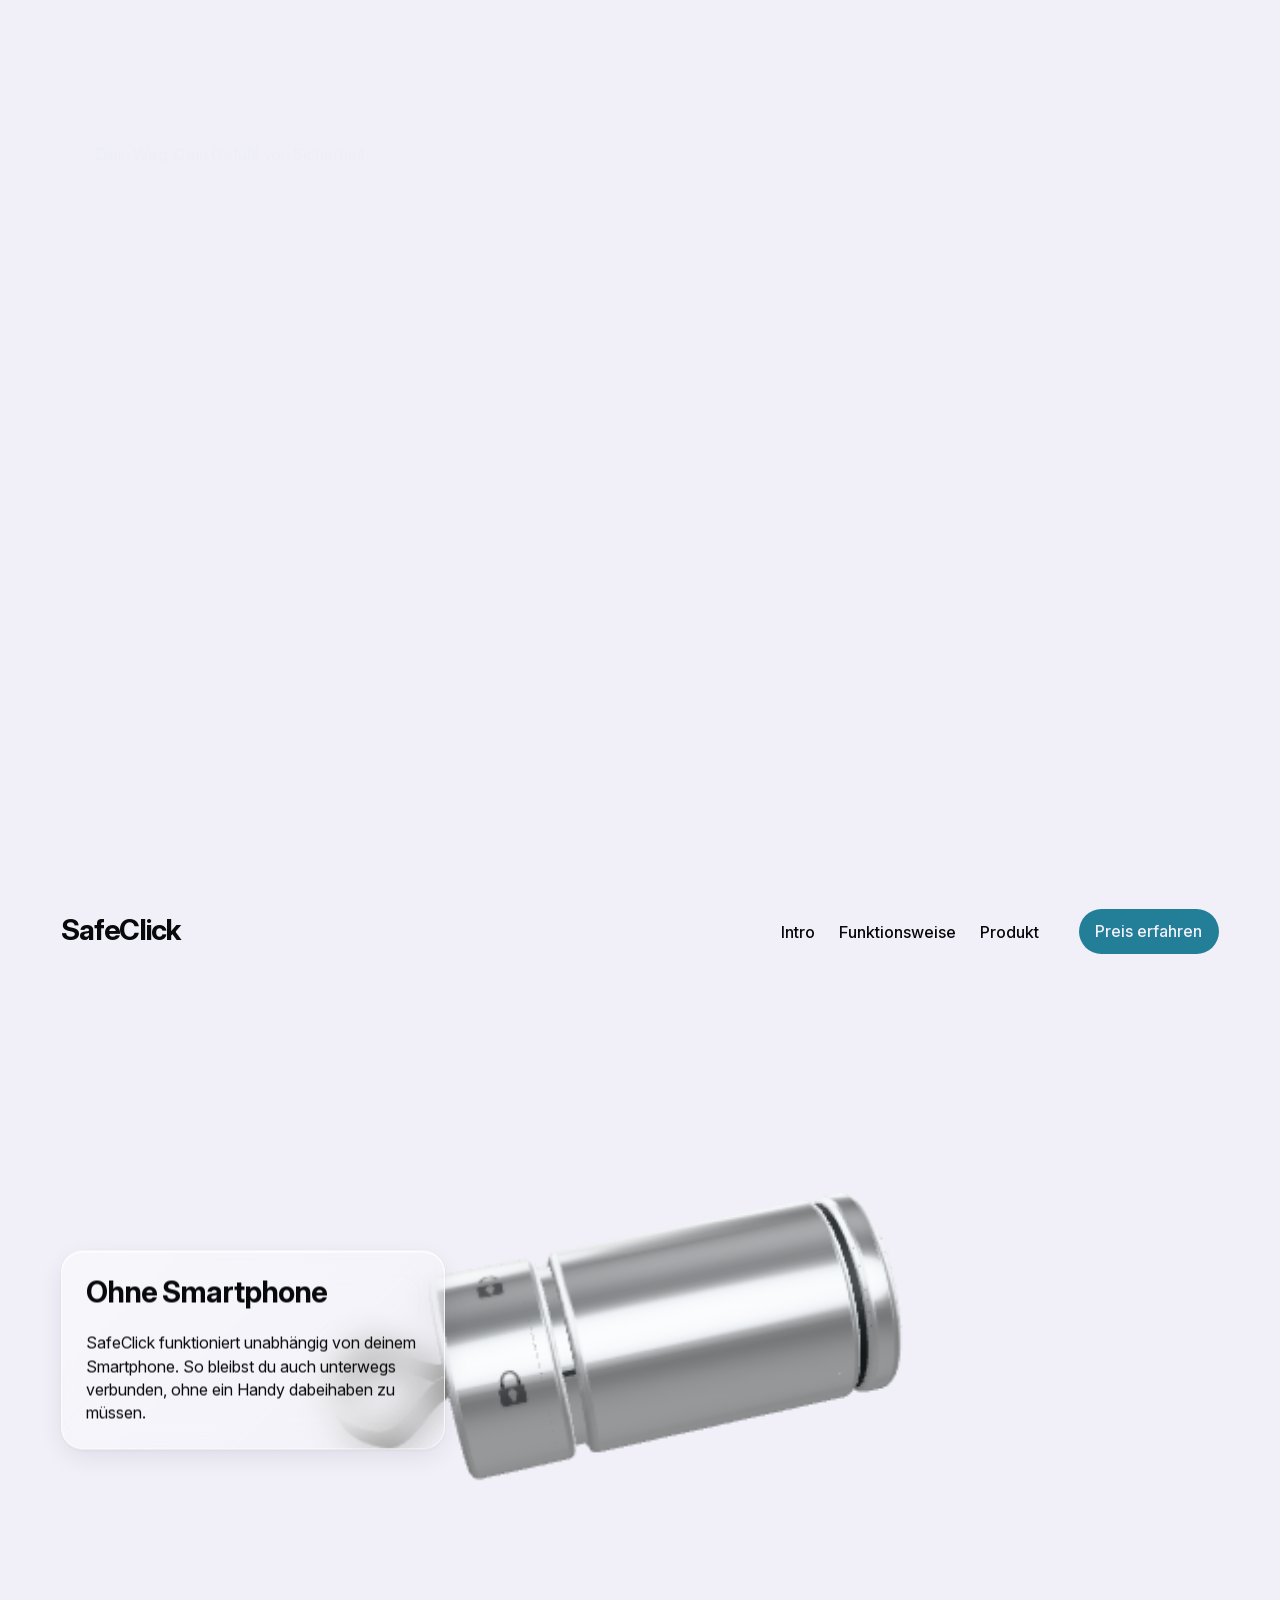
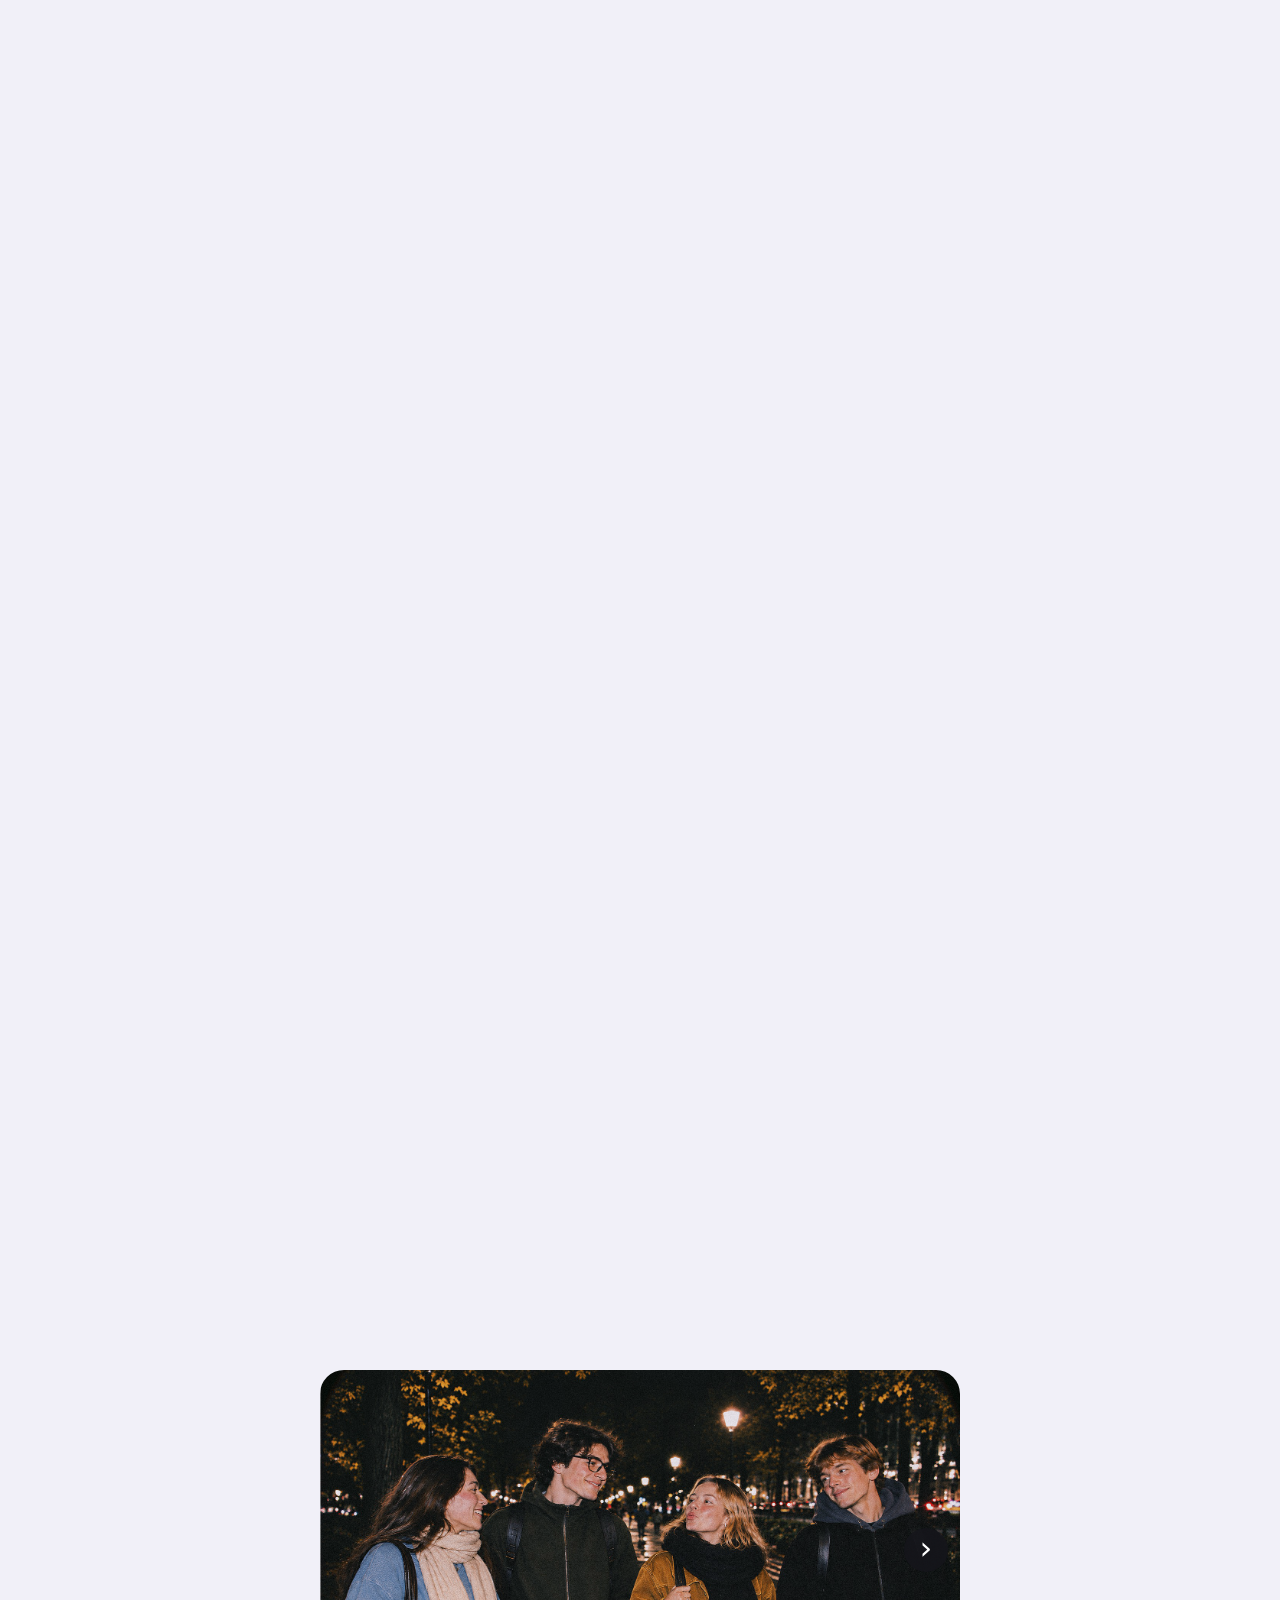
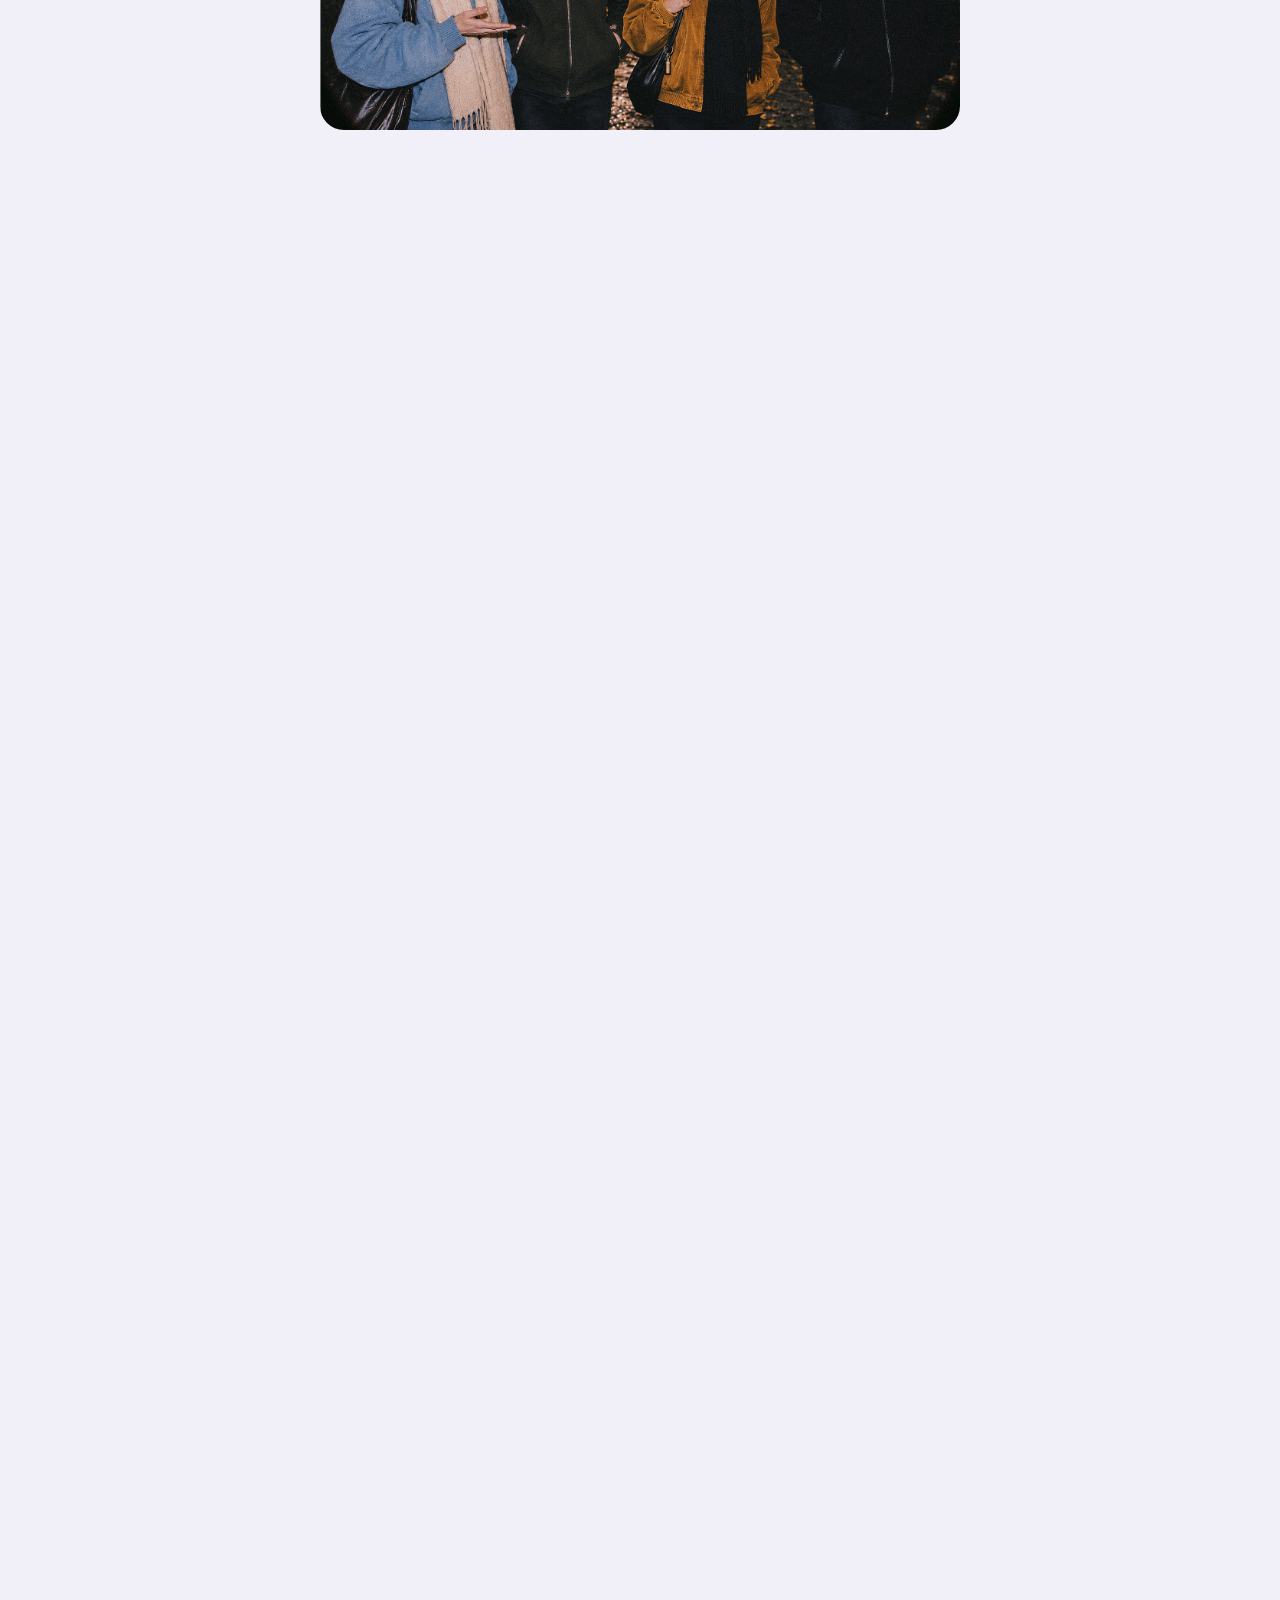
==== commit d73e79bc: "Connect uploaded third slide media" ====
--- a/index.html
+++ b/index.html
@@ -37,7 +37,7 @@
  .copy p{font-size:14px;line-height:1.35}
 }
 </style>
-<link rel="stylesheet" href="./experience.css?v=lifestyle-carousel-3">
+<link rel="stylesheet" href="./experience.css?v=lifestyle-carousel-4">
 <noscript><style>.page-loader{display:none}</style></noscript>
 </head>
 <body>
@@ -81,7 +81,7 @@
  <div class="workflow-panel" data-step="1" aria-hidden="true" inert><div class="workflow-heading"><h2>Drehen und<br>Standort teilen</h2><div class="step-dots" role="group" aria-label="Schritt auswählen"><button type="button" data-goto-step="0" aria-label="Schritt 1" aria-pressed="false"></button><button type="button" data-goto-step="1" aria-label="Schritt 2" aria-pressed="true" class="active"></button><button type="button" data-goto-step="2" aria-label="Schritt 3" aria-pressed="false"></button></div></div><span class="step-watermark" aria-hidden="true">02</span><div class="workflow-copy"><p>Drehe den vorderen Teil, um SafeClick zu aktivieren. Dein Standort wird an ausgewählte Vertrauenspersonen übertragen.</p></div></div>
  <div class="workflow-panel" data-step="2" aria-hidden="true" inert><div class="workflow-heading"><h2>Zusammendrücken<br>für SOS</h2><div class="step-dots" role="group" aria-label="Schritt auswählen"><button type="button" data-goto-step="0" aria-label="Schritt 1" aria-pressed="false"></button><button type="button" data-goto-step="1" aria-label="Schritt 2" aria-pressed="false"></button><button type="button" data-goto-step="2" aria-label="Schritt 3" aria-pressed="true" class="active"></button></div></div><span class="step-watermark" aria-hidden="true">03</span><div class="workflow-copy"><p>Schiebe die beiden Gehäuseteile zusammen, um ein separates SOS-Signal auszulösen.</p></div></div>
 </section>
-<section class="lifestyle-stage" id="produkt" hidden aria-label="SafeClick im Alltag"><div class="lifestyle-pin"><div class="lifestyle-photo"><div class="lifestyle-frames"><img src="./assets/images/safeclick-walk-original.png" width="1672" height="941" decoding="async" alt="Vier Freunde bei einem abendlichen Spaziergang im Herbst, mit SafeClick an einer Tasche"><img src="./assets/images/safeclick-school-boy.png" width="1536" height="1024" decoding="async" alt="SafeClick am Schulrucksack eines Jungen" aria-hidden="true"></div><video class="lifestyle-video" src="./assets/images/IMG_1661.MOV" data-school-src="./assets/images/kling_20261111_VIDEO____________4627_0.mp4" muted loop playsinline preload="metadata" aria-hidden="true"></video><button class="lifestyle-play" type="button" aria-label="Video abspielen" hidden></button><div class="copy lifestyle-copy" aria-hidden="true"><h2>Klein genug für jeden Tag.<br>Wichtig, wenn es darauf ankommt.</h2><p>Mehr Selbstständigkeit für dich. Ein gutes Gefühl für deine Liebsten.</p></div><div class="copy lifestyle-copy lifestyle-phone-copy" aria-hidden="true" hidden><h2>Unabhängig vom Smartphone.</h2></div><div class="photo-scroll-hint" aria-hidden="true"><span>Scrollen, um fortzufahren</span><span class="photo-scroll-arrow">↓</span></div></div><div class="lifestyle-nav" role="group" aria-label="Bilder wechseln"><button type="button" data-slide-step="-1" aria-label="Vorheriges Bild" disabled>‹</button><button type="button" data-slide-step="1" aria-label="Nächstes Bild">›</button></div></div></section>
+<section class="lifestyle-stage" id="produkt" hidden aria-label="SafeClick im Alltag"><div class="lifestyle-pin"><div class="lifestyle-photo"><div class="lifestyle-frames"><img src="./assets/images/safeclick-walk-original.png" width="1672" height="941" decoding="async" alt="Vier Freunde bei einem abendlichen Spaziergang im Herbst, mit SafeClick an einer Tasche"><img src="./assets/images/safeclick-school-boy.png" width="1536" height="1024" decoding="async" alt="SafeClick am Schulrucksack eines Jungen" aria-hidden="true"><img src="./assets/images/%D0%9F%D0%BE%D1%80%D1%82%D1%80%D0%B5%D1%82%20%D1%83%D0%BB%D1%8B%D0%B1%D0%B0%D1%8E%D1%89%D0%B5%D0%B9%D1%81%D1%8F%20%D0%B1%D0%B0%D0%B1%D1%83%D1%88%D0%BA%D0%B8%20%D0%B2%20%D0%BE%D1%80%D0%B0%D0%BD%D0%B6%D0%B5%D0%B2%D0%BE%D0%BC%20%D1%81%D0%B2%D0%B8%D1%82%D0%B5%D1%80%D0%B5.png" width="1536" height="1024" decoding="async" alt="Ältere Frau mit SafeClick an einer Halskette" aria-hidden="true"></div><video class="lifestyle-video" src="./assets/images/IMG_1661.MOV" data-school-src="./assets/images/kling_20261111_VIDEO____________4627_0.mp4" data-senior-src="./assets/images/kling_20261111_VIDEO____________5320_0%20(1).mp4" muted loop playsinline preload="metadata" aria-hidden="true"></video><button class="lifestyle-play" type="button" aria-label="Video abspielen" hidden></button><div class="copy lifestyle-copy" aria-hidden="true"><h2>Klein genug für jeden Tag.<br>Wichtig, wenn es darauf ankommt.</h2><p>Mehr Selbstständigkeit für dich. Ein gutes Gefühl für deine Liebsten.</p></div><div class="copy lifestyle-copy lifestyle-phone-copy" aria-hidden="true" hidden><h2>Unabhängig vom Smartphone.</h2></div><div class="copy lifestyle-copy" aria-hidden="true" hidden><h2>Selbstständig im Alltag.</h2></div><div class="photo-scroll-hint" aria-hidden="true"><span>Scrollen, um fortzufahren</span><span class="photo-scroll-arrow">↓</span></div></div><div class="lifestyle-nav" role="group" aria-label="Bilder wechseln"><button type="button" data-slide-step="-1" aria-label="Vorheriges Bild" disabled>‹</button><button type="button" data-slide-step="1" aria-label="Nächstes Bild">›</button></div></div></section>
 <section class="product-showcase" id="modell-ausprobieren" aria-labelledby="showcase-title">
  <div class="showcase-content">
  <h2 id="showcase-title" data-spec-reveal>SafeClick Button</h2>
@@ -192,6 +192,6 @@
 document.addEventListener('keydown',e=>{if(e.key==='Escape'&&toggle.getAttribute('aria-expanded')==='true'){setMenuOpen(false);toggle.focus()}});
 
 </script>
-<script src="./experience.js?v=lifestyle-carousel-3"></script>
+<script src="./experience.js?v=lifestyle-carousel-4"></script>
 </body>
 </html>
--- a/experience.css
+++ b/experience.css
@@ -254,3 +254,6 @@
 .lifestyle-nav button:disabled{visibility:hidden}
 .lifestyle-nav button:focus-visible{outline:2px solid white;outline-offset:3px}
 @media(prefers-reduced-motion:reduce){.lifestyle-frames{transition:none}}
+
+.lifestyle-photo[data-slide="2"] .lifestyle-frames{transform:translateX(-200%)}
+.lifestyle-frames img:nth-child(3){object-position:50% 70%}
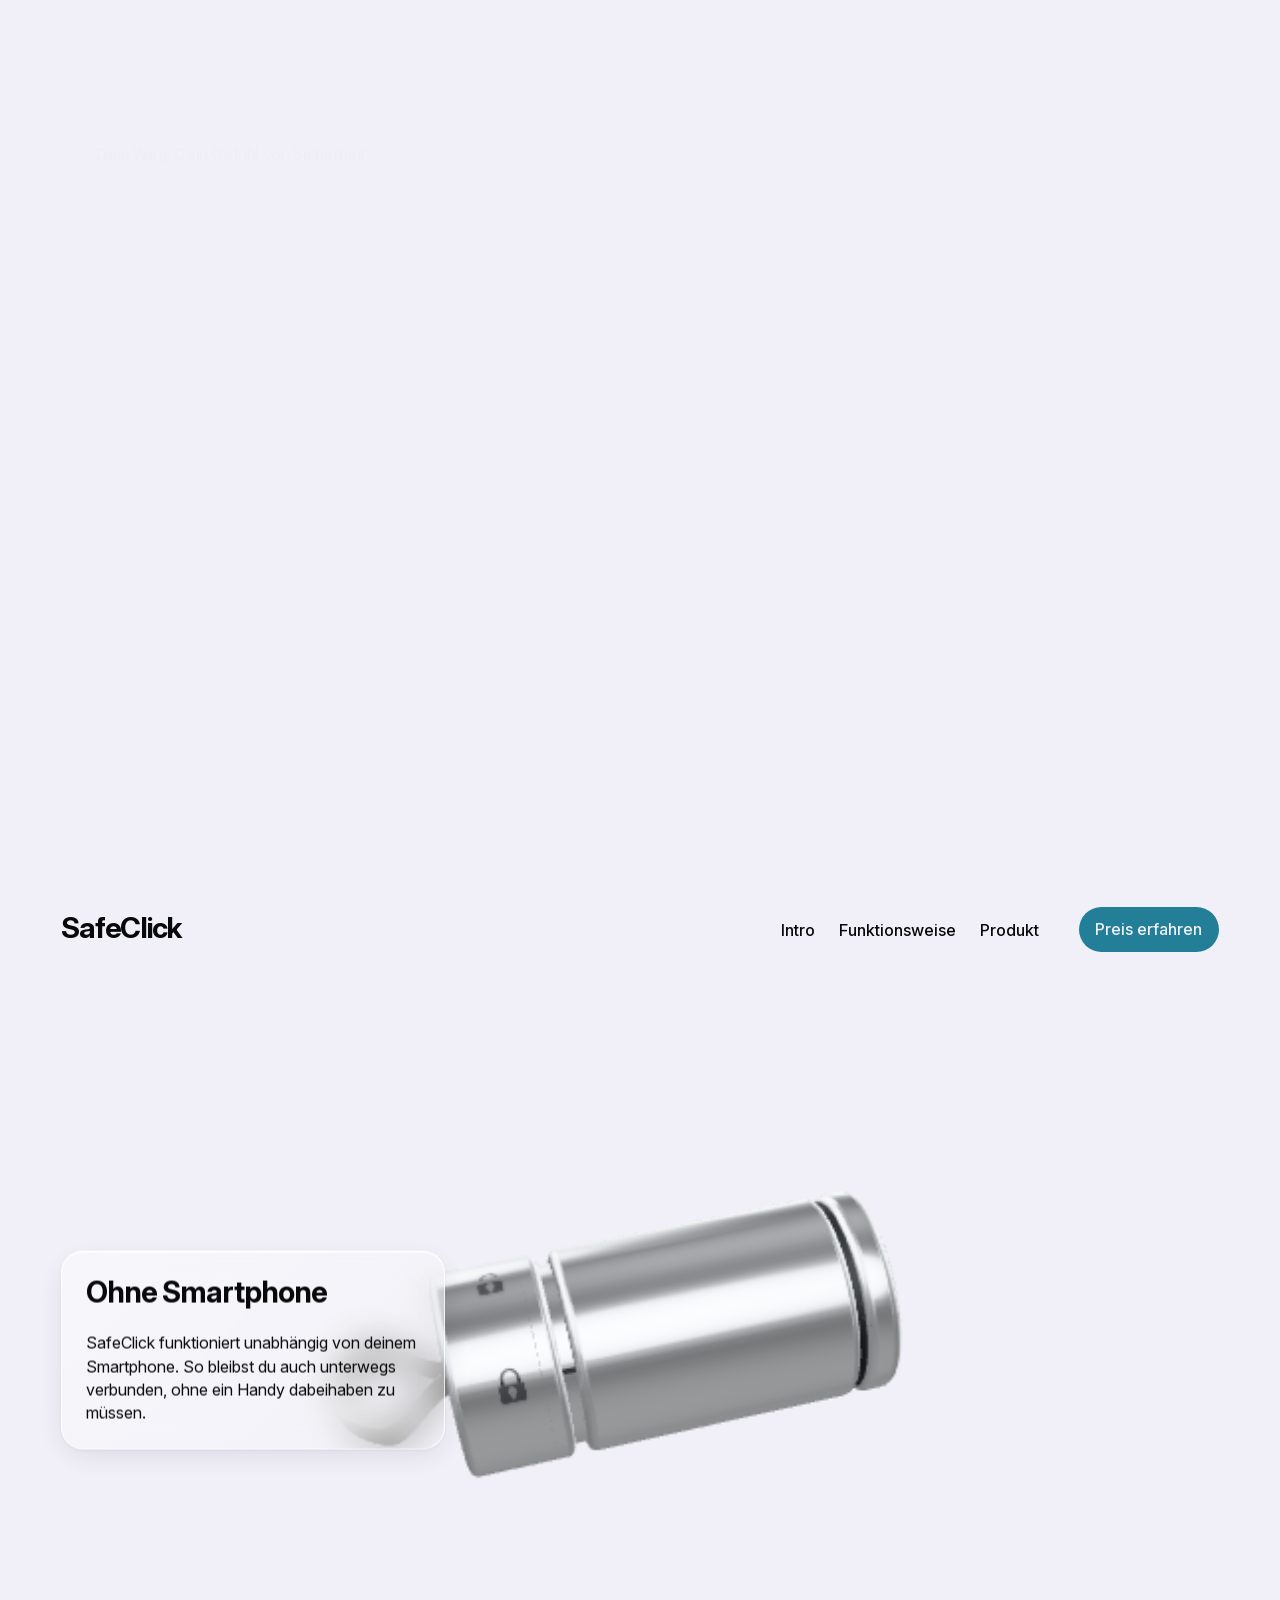
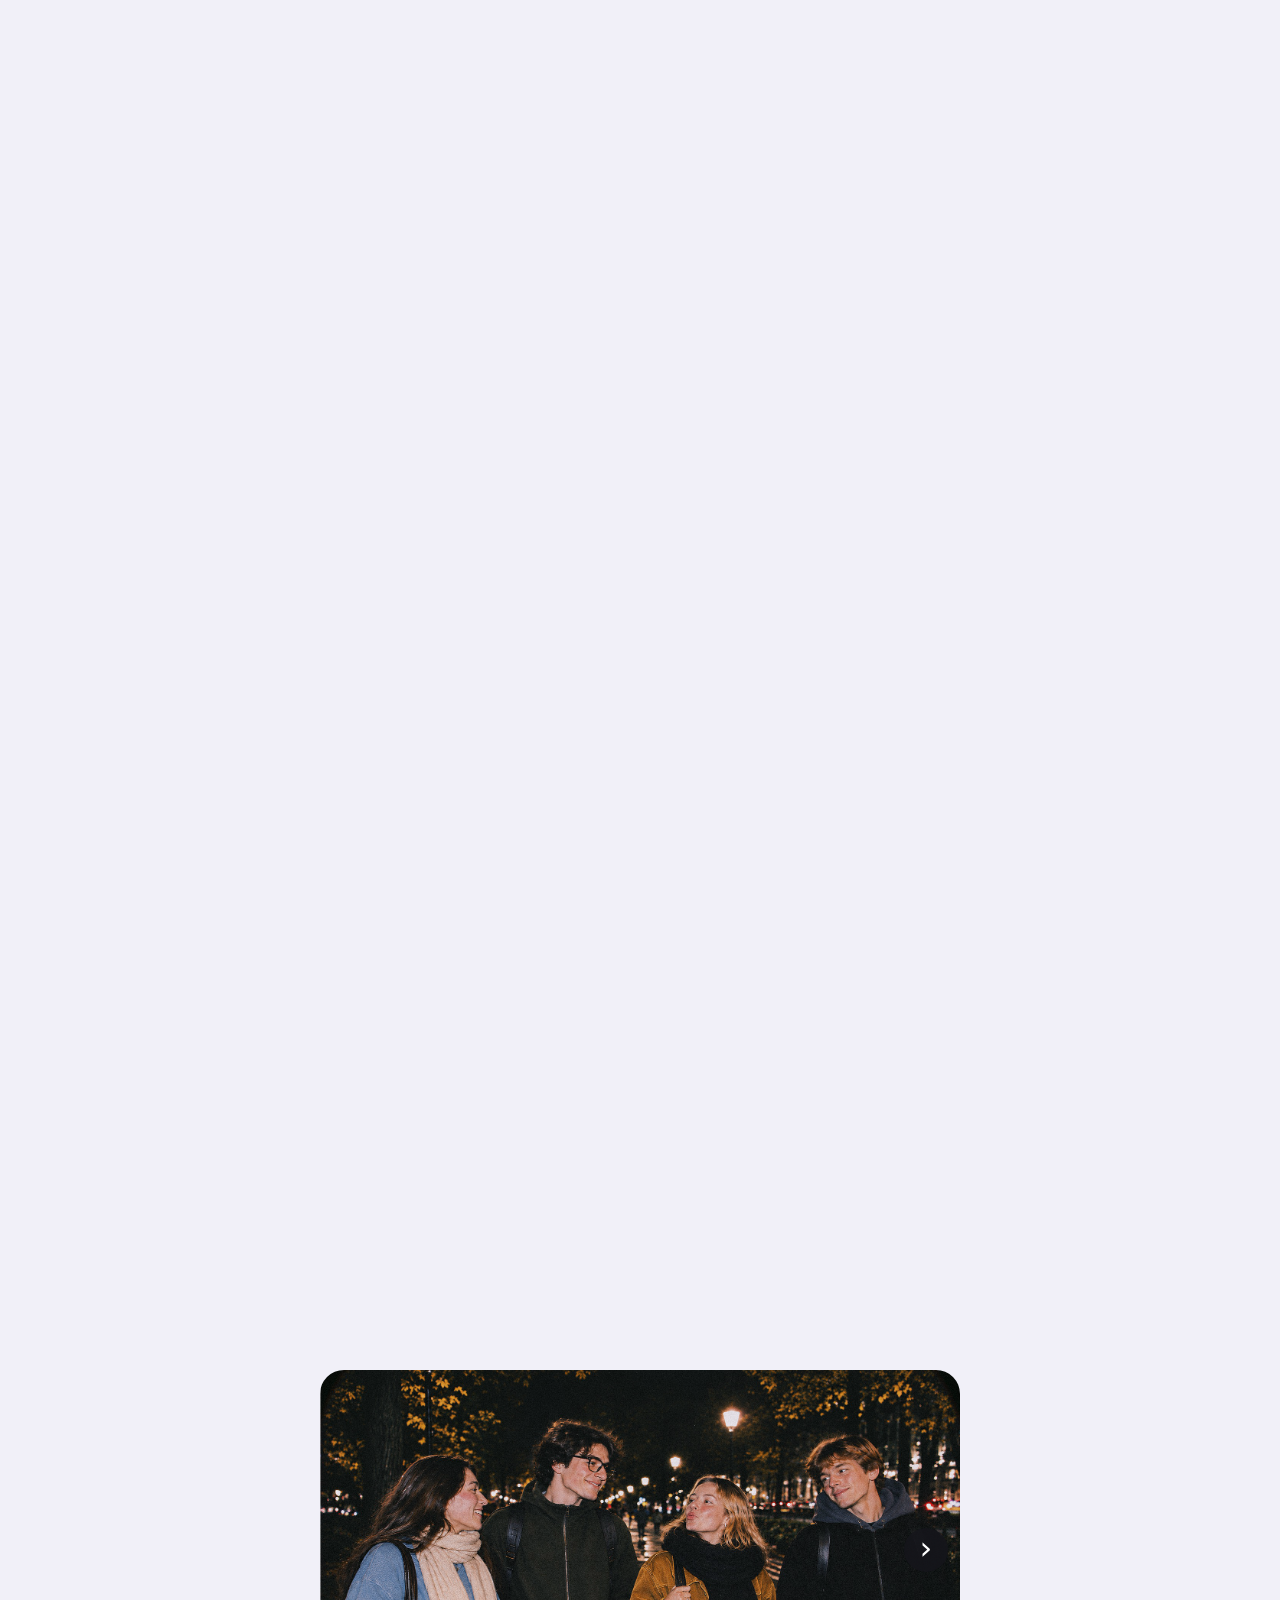
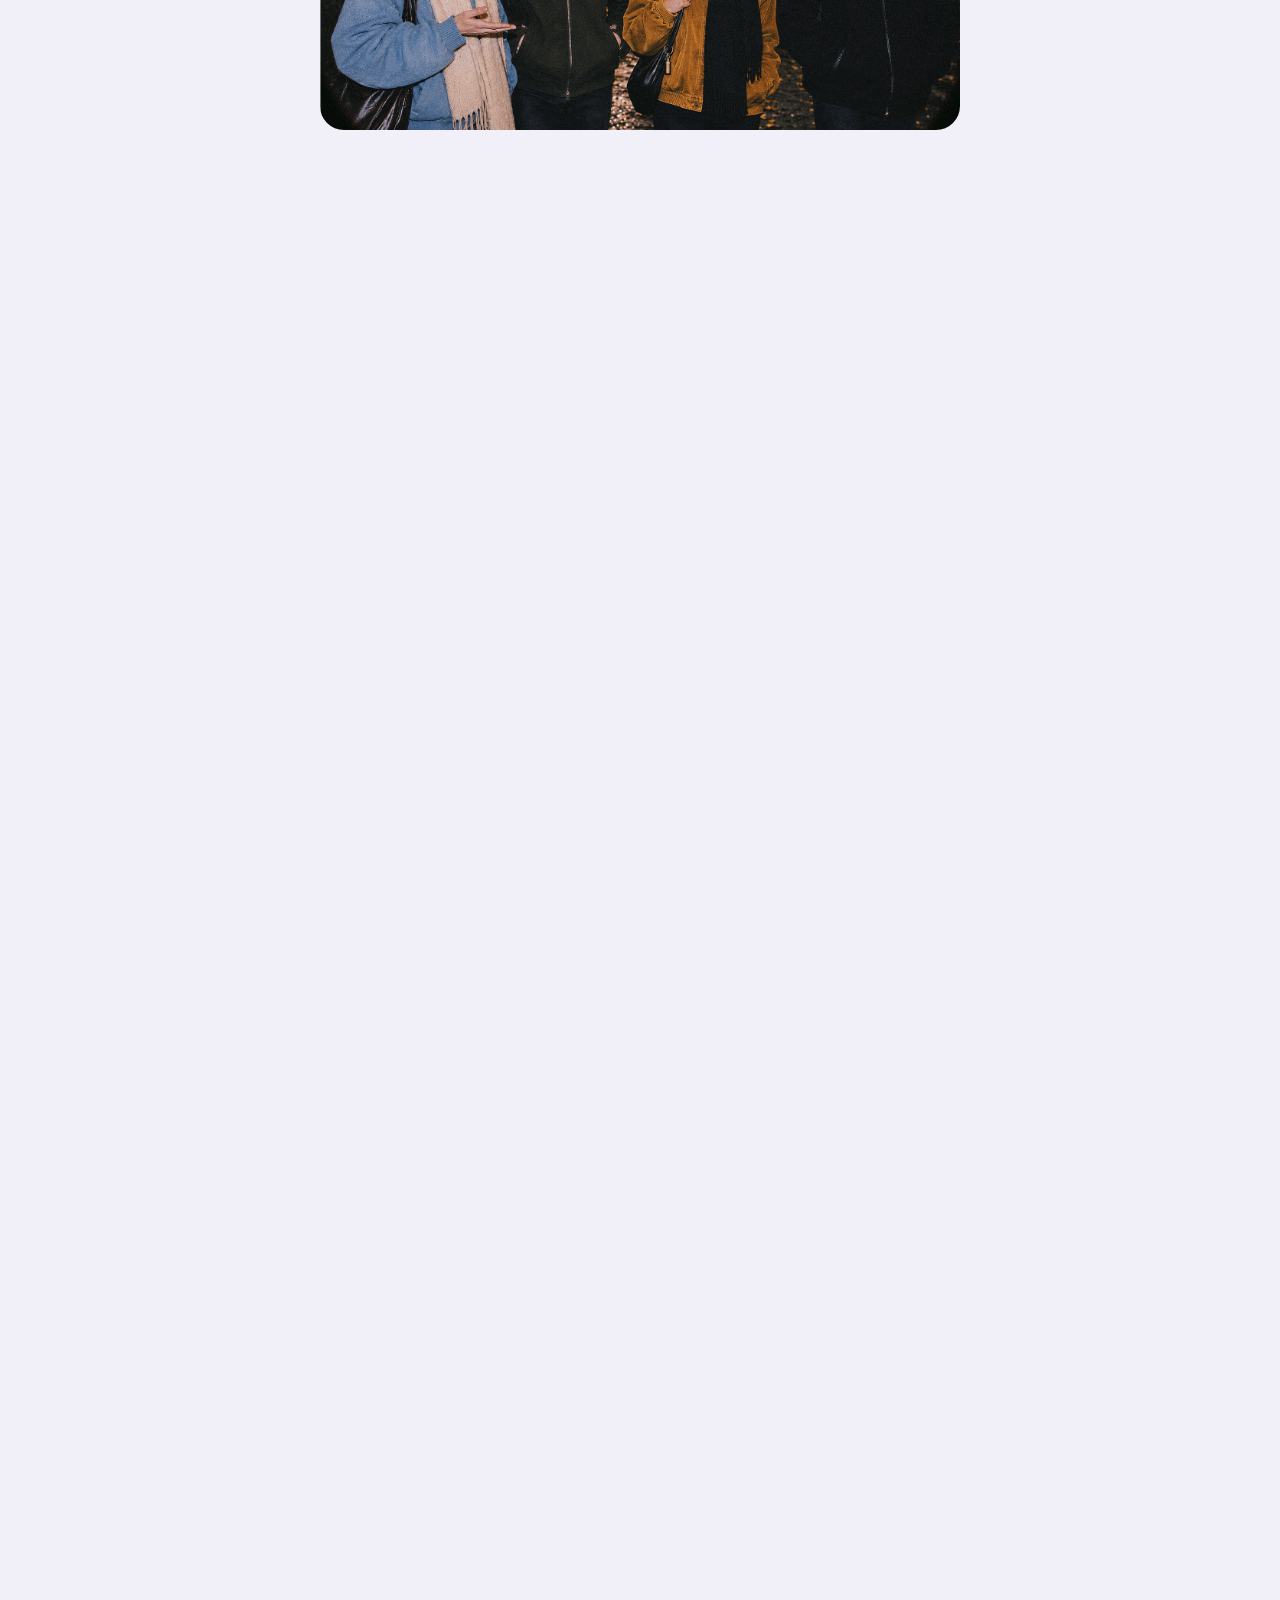
==== commit 3a80a0c9: "Point third slide to the updated portrait" ====
--- a/index.html
+++ b/index.html
@@ -81,7 +81,7 @@
  <div class="workflow-panel" data-step="1" aria-hidden="true" inert><div class="workflow-heading"><h2>Drehen und<br>Standort teilen</h2><div class="step-dots" role="group" aria-label="Schritt auswählen"><button type="button" data-goto-step="0" aria-label="Schritt 1" aria-pressed="false"></button><button type="button" data-goto-step="1" aria-label="Schritt 2" aria-pressed="true" class="active"></button><button type="button" data-goto-step="2" aria-label="Schritt 3" aria-pressed="false"></button></div></div><span class="step-watermark" aria-hidden="true">02</span><div class="workflow-copy"><p>Drehe den vorderen Teil, um SafeClick zu aktivieren. Dein Standort wird an ausgewählte Vertrauenspersonen übertragen.</p></div></div>
  <div class="workflow-panel" data-step="2" aria-hidden="true" inert><div class="workflow-heading"><h2>Zusammendrücken<br>für SOS</h2><div class="step-dots" role="group" aria-label="Schritt auswählen"><button type="button" data-goto-step="0" aria-label="Schritt 1" aria-pressed="false"></button><button type="button" data-goto-step="1" aria-label="Schritt 2" aria-pressed="false"></button><button type="button" data-goto-step="2" aria-label="Schritt 3" aria-pressed="true" class="active"></button></div></div><span class="step-watermark" aria-hidden="true">03</span><div class="workflow-copy"><p>Schiebe die beiden Gehäuseteile zusammen, um ein separates SOS-Signal auszulösen.</p></div></div>
 </section>
-<section class="lifestyle-stage" id="produkt" hidden aria-label="SafeClick im Alltag"><div class="lifestyle-pin"><div class="lifestyle-photo"><div class="lifestyle-frames"><img src="./assets/images/safeclick-walk-original.png" width="1672" height="941" decoding="async" alt="Vier Freunde bei einem abendlichen Spaziergang im Herbst, mit SafeClick an einer Tasche"><img src="./assets/images/safeclick-school-boy.png" width="1536" height="1024" decoding="async" alt="SafeClick am Schulrucksack eines Jungen" aria-hidden="true"><img src="./assets/images/%D0%9F%D0%BE%D1%80%D1%82%D1%80%D0%B5%D1%82%20%D1%83%D0%BB%D1%8B%D0%B1%D0%B0%D1%8E%D1%89%D0%B5%D0%B9%D1%81%D1%8F%20%D0%B1%D0%B0%D0%B1%D1%83%D1%88%D0%BA%D0%B8%20%D0%B2%20%D0%BE%D1%80%D0%B0%D0%BD%D0%B6%D0%B5%D0%B2%D0%BE%D0%BC%20%D1%81%D0%B2%D0%B8%D1%82%D0%B5%D1%80%D0%B5.png" width="1536" height="1024" decoding="async" alt="Ältere Frau mit SafeClick an einer Halskette" aria-hidden="true"></div><video class="lifestyle-video" src="./assets/images/IMG_1661.MOV" data-school-src="./assets/images/kling_20261111_VIDEO____________4627_0.mp4" data-senior-src="./assets/images/kling_20261111_VIDEO____________5320_0%20(1).mp4" muted loop playsinline preload="metadata" aria-hidden="true"></video><button class="lifestyle-play" type="button" aria-label="Video abspielen" hidden></button><div class="copy lifestyle-copy" aria-hidden="true"><h2>Klein genug für jeden Tag.<br>Wichtig, wenn es darauf ankommt.</h2><p>Mehr Selbstständigkeit für dich. Ein gutes Gefühl für deine Liebsten.</p></div><div class="copy lifestyle-copy lifestyle-phone-copy" aria-hidden="true" hidden><h2>Unabhängig vom Smartphone.</h2></div><div class="copy lifestyle-copy" aria-hidden="true" hidden><h2>Selbstständig im Alltag.</h2></div><div class="photo-scroll-hint" aria-hidden="true"><span>Scrollen, um fortzufahren</span><span class="photo-scroll-arrow">↓</span></div></div><div class="lifestyle-nav" role="group" aria-label="Bilder wechseln"><button type="button" data-slide-step="-1" aria-label="Vorheriges Bild" disabled>‹</button><button type="button" data-slide-step="1" aria-label="Nächstes Bild">›</button></div></div></section>
+<section class="lifestyle-stage" id="produkt" hidden aria-label="SafeClick im Alltag"><div class="lifestyle-pin"><div class="lifestyle-photo"><div class="lifestyle-frames"><img src="./assets/images/safeclick-walk-original.png" width="1672" height="941" decoding="async" alt="Vier Freunde bei einem abendlichen Spaziergang im Herbst, mit SafeClick an einer Tasche"><img src="./assets/images/safeclick-school-boy.png" width="1536" height="1024" decoding="async" alt="SafeClick am Schulrucksack eines Jungen" aria-hidden="true"><img src="./assets/images/safeclick-senior-new.png" width="1536" height="1024" decoding="async" alt="Ältere Frau mit SafeClick an einer Halskette" aria-hidden="true"></div><video class="lifestyle-video" src="./assets/images/IMG_1661.MOV" data-school-src="./assets/images/kling_20261111_VIDEO____________4627_0.mp4" data-senior-src="./assets/images/kling_20261111_VIDEO____________5320_0%20(1).mp4" muted loop playsinline preload="metadata" aria-hidden="true"></video><button class="lifestyle-play" type="button" aria-label="Video abspielen" hidden></button><div class="copy lifestyle-copy" aria-hidden="true"><h2>Klein genug für jeden Tag.<br>Wichtig, wenn es darauf ankommt.</h2><p>Mehr Selbstständigkeit für dich. Ein gutes Gefühl für deine Liebsten.</p></div><div class="copy lifestyle-copy lifestyle-phone-copy" aria-hidden="true" hidden><h2>Unabhängig vom Smartphone.</h2></div><div class="copy lifestyle-copy" aria-hidden="true" hidden><h2>Selbstständig im Alltag.</h2></div><div class="photo-scroll-hint" aria-hidden="true"><span>Scrollen, um fortzufahren</span><span class="photo-scroll-arrow">↓</span></div></div><div class="lifestyle-nav" role="group" aria-label="Bilder wechseln"><button type="button" data-slide-step="-1" aria-label="Vorheriges Bild" disabled>‹</button><button type="button" data-slide-step="1" aria-label="Nächstes Bild">›</button></div></div></section>
 <section class="product-showcase" id="modell-ausprobieren" aria-labelledby="showcase-title">
  <div class="showcase-content">
  <h2 id="showcase-title" data-spec-reveal>SafeClick Button</h2>
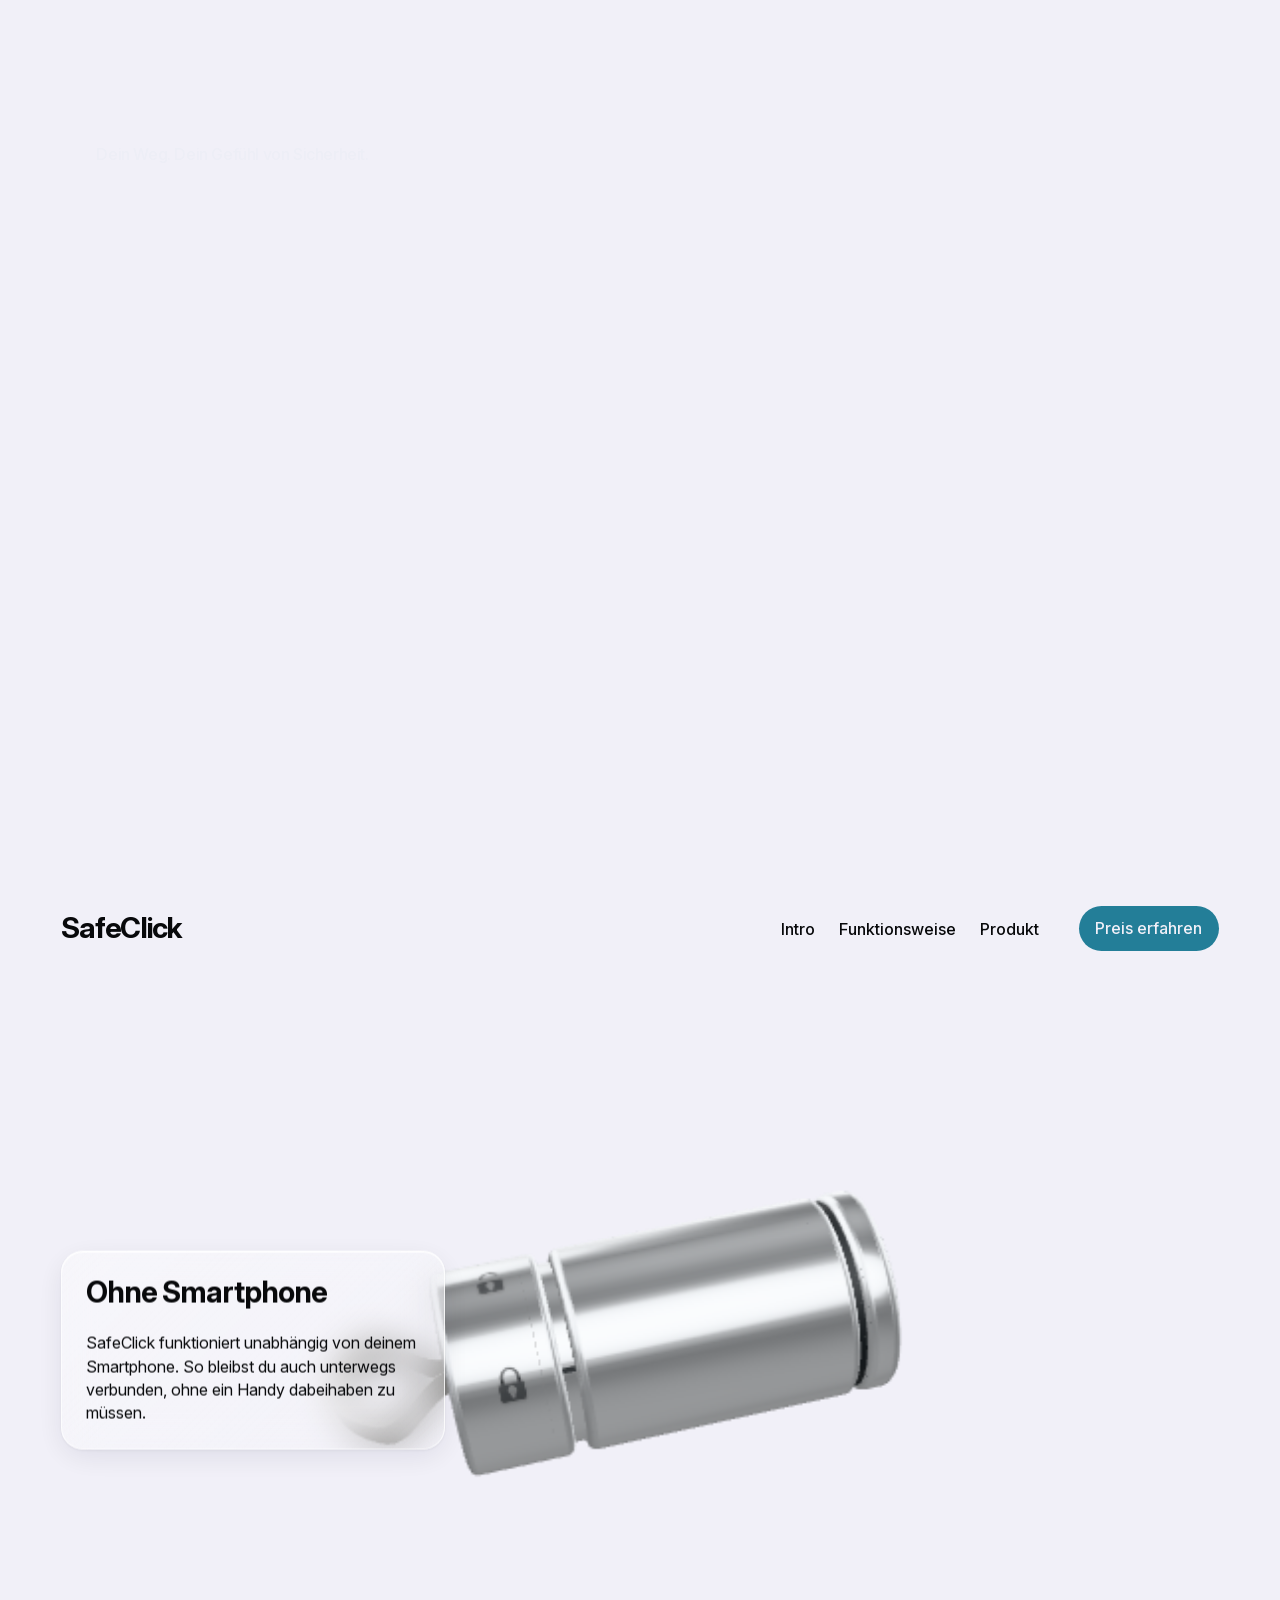
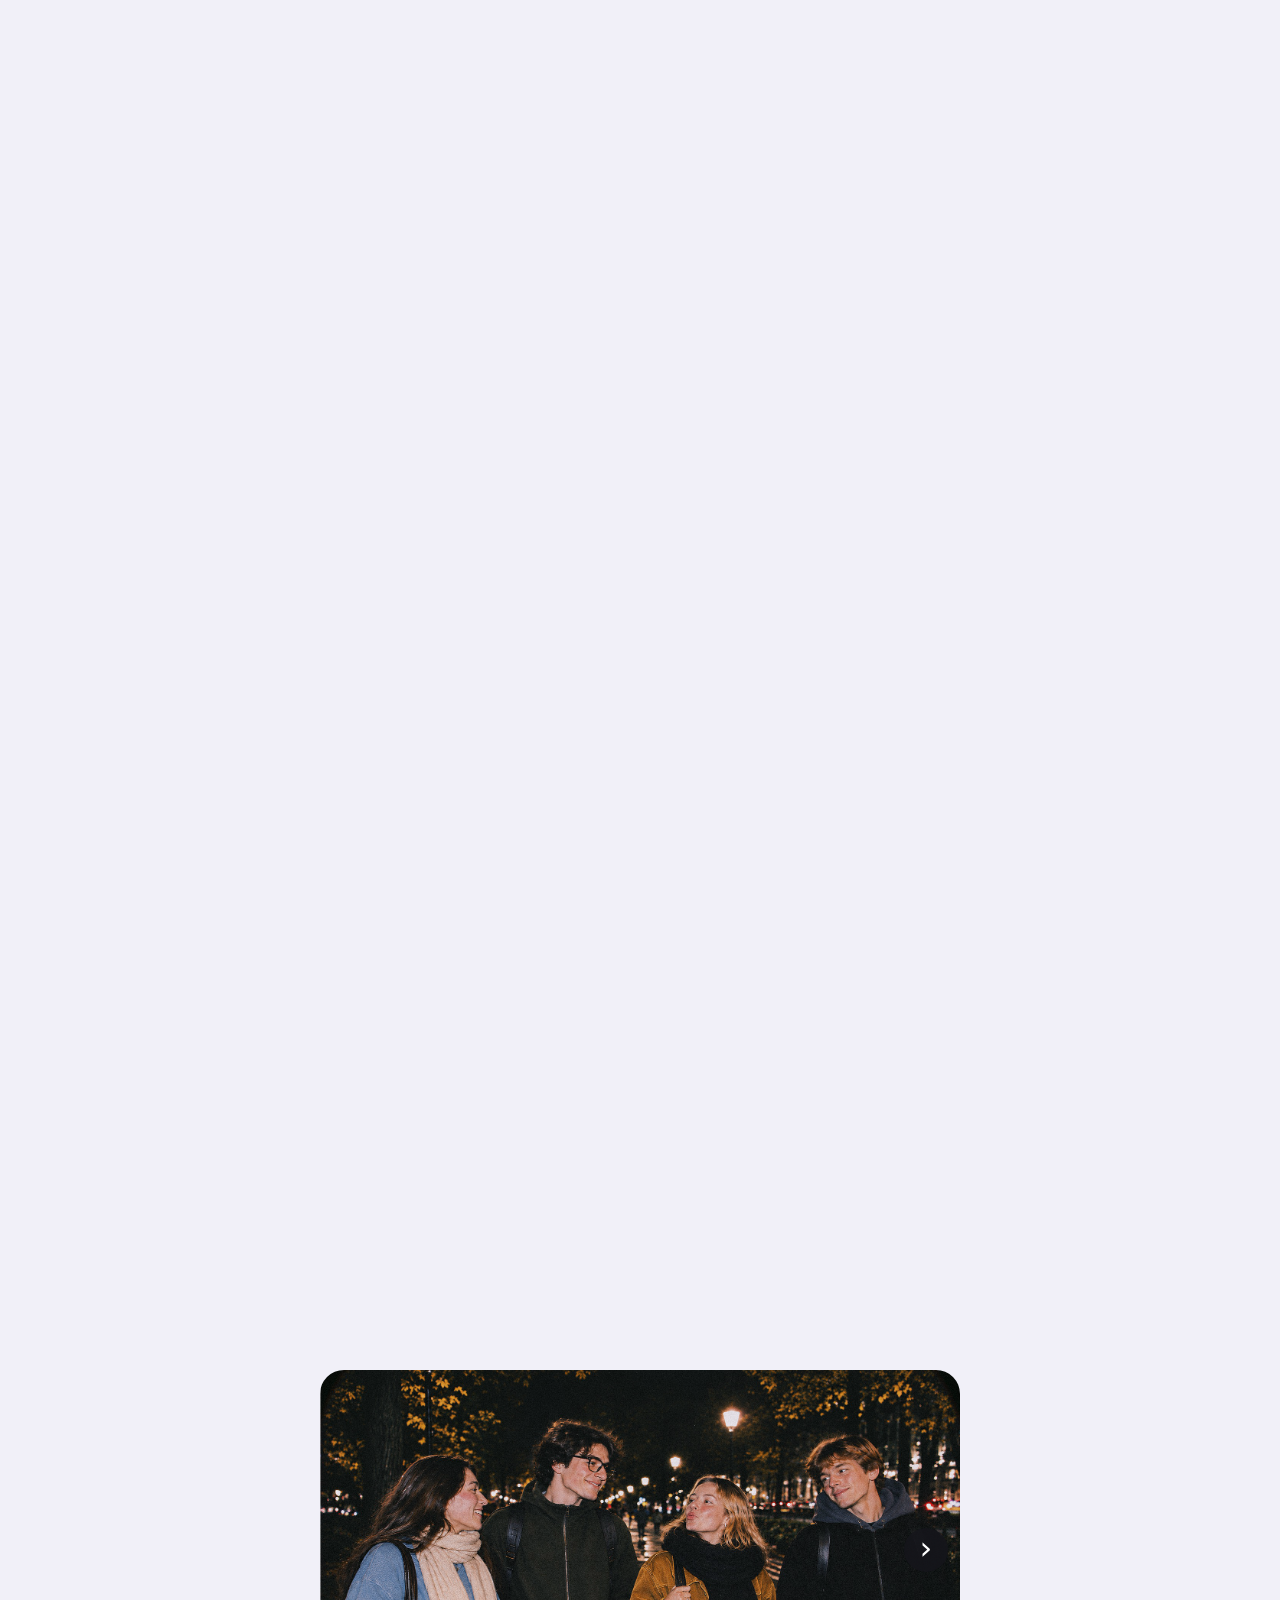
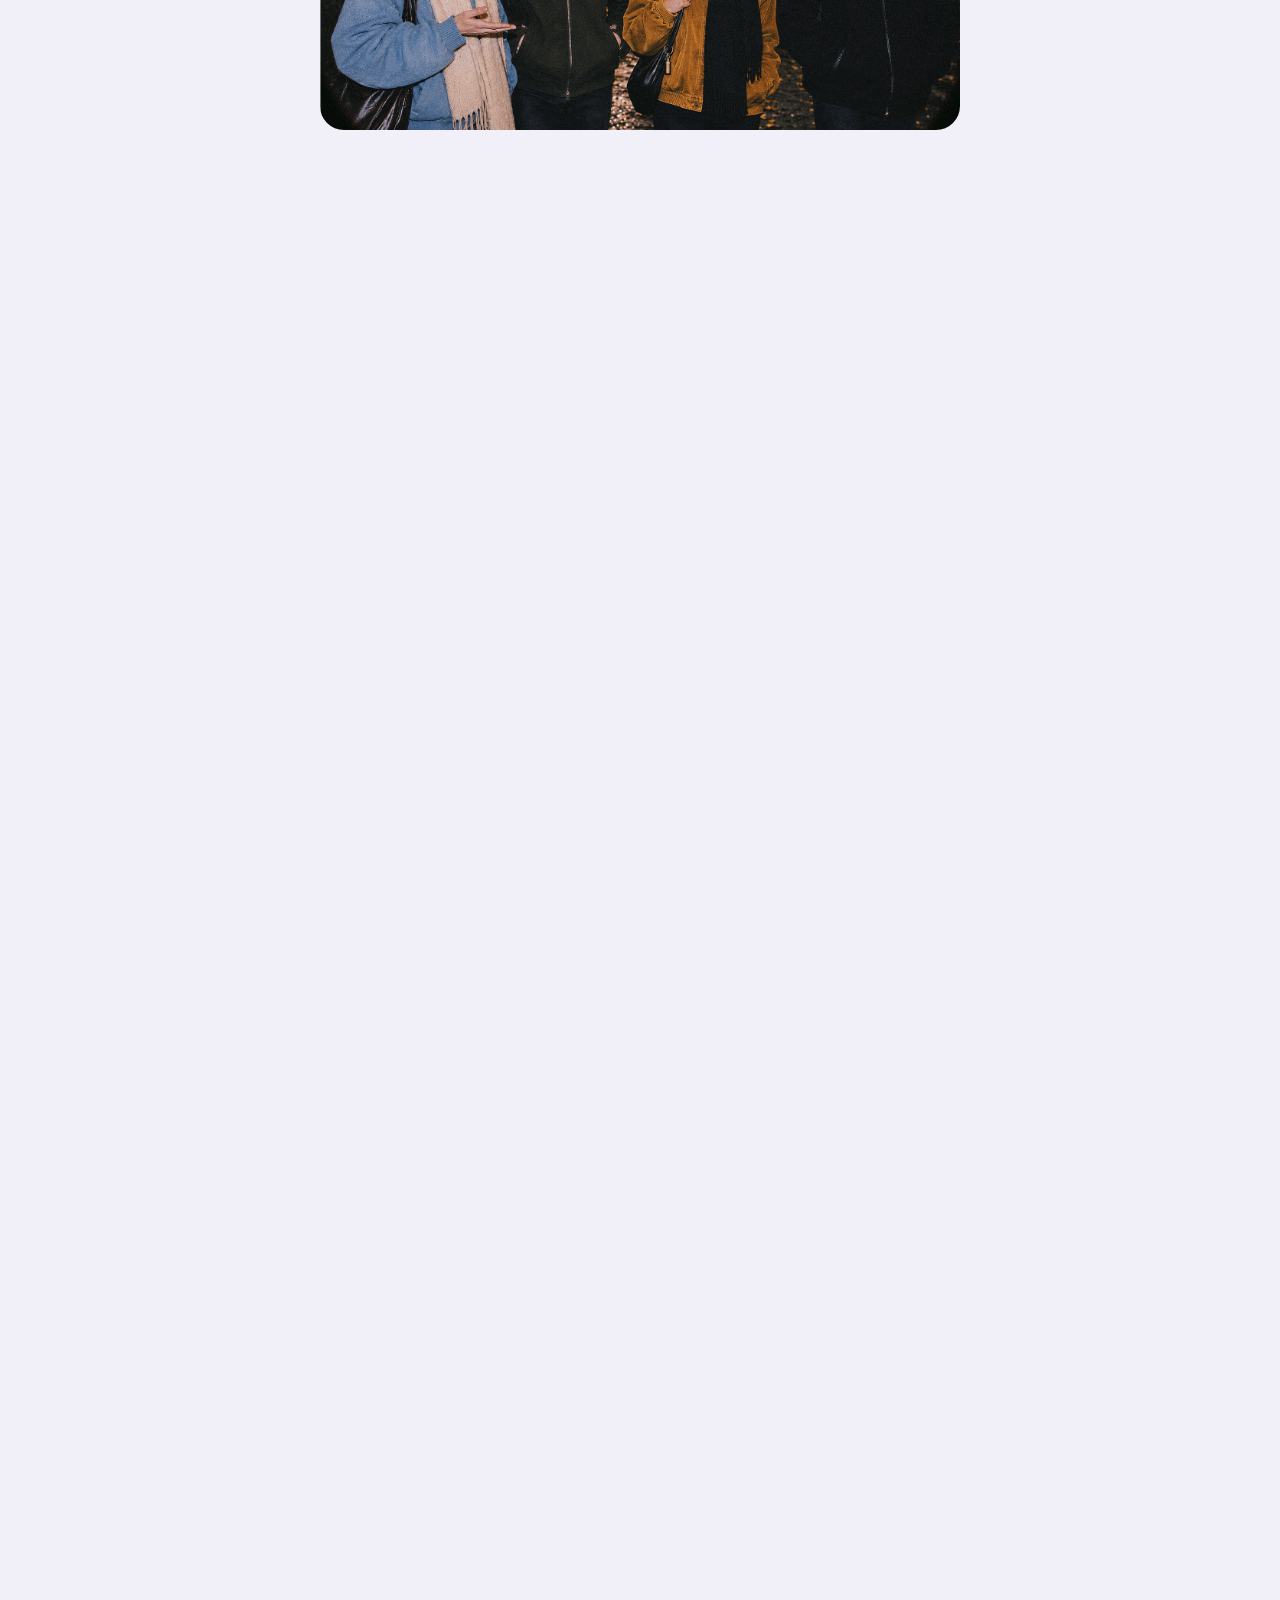
==== commit 617e0357: "Use uploaded portrait filename" ====
--- a/index.html
+++ b/index.html
@@ -81,7 +81,7 @@
  <div class="workflow-panel" data-step="1" aria-hidden="true" inert><div class="workflow-heading"><h2>Drehen und<br>Standort teilen</h2><div class="step-dots" role="group" aria-label="Schritt auswählen"><button type="button" data-goto-step="0" aria-label="Schritt 1" aria-pressed="false"></button><button type="button" data-goto-step="1" aria-label="Schritt 2" aria-pressed="true" class="active"></button><button type="button" data-goto-step="2" aria-label="Schritt 3" aria-pressed="false"></button></div></div><span class="step-watermark" aria-hidden="true">02</span><div class="workflow-copy"><p>Drehe den vorderen Teil, um SafeClick zu aktivieren. Dein Standort wird an ausgewählte Vertrauenspersonen übertragen.</p></div></div>
  <div class="workflow-panel" data-step="2" aria-hidden="true" inert><div class="workflow-heading"><h2>Zusammendrücken<br>für SOS</h2><div class="step-dots" role="group" aria-label="Schritt auswählen"><button type="button" data-goto-step="0" aria-label="Schritt 1" aria-pressed="false"></button><button type="button" data-goto-step="1" aria-label="Schritt 2" aria-pressed="false"></button><button type="button" data-goto-step="2" aria-label="Schritt 3" aria-pressed="true" class="active"></button></div></div><span class="step-watermark" aria-hidden="true">03</span><div class="workflow-copy"><p>Schiebe die beiden Gehäuseteile zusammen, um ein separates SOS-Signal auszulösen.</p></div></div>
 </section>
-<section class="lifestyle-stage" id="produkt" hidden aria-label="SafeClick im Alltag"><div class="lifestyle-pin"><div class="lifestyle-photo"><div class="lifestyle-frames"><img src="./assets/images/safeclick-walk-original.png" width="1672" height="941" decoding="async" alt="Vier Freunde bei einem abendlichen Spaziergang im Herbst, mit SafeClick an einer Tasche"><img src="./assets/images/safeclick-school-boy.png" width="1536" height="1024" decoding="async" alt="SafeClick am Schulrucksack eines Jungen" aria-hidden="true"><img src="./assets/images/safeclick-senior-new.png" width="1536" height="1024" decoding="async" alt="Ältere Frau mit SafeClick an einer Halskette" aria-hidden="true"></div><video class="lifestyle-video" src="./assets/images/IMG_1661.MOV" data-school-src="./assets/images/kling_20261111_VIDEO____________4627_0.mp4" data-senior-src="./assets/images/kling_20261111_VIDEO____________5320_0%20(1).mp4" muted loop playsinline preload="metadata" aria-hidden="true"></video><button class="lifestyle-play" type="button" aria-label="Video abspielen" hidden></button><div class="copy lifestyle-copy" aria-hidden="true"><h2>Klein genug für jeden Tag.<br>Wichtig, wenn es darauf ankommt.</h2><p>Mehr Selbstständigkeit für dich. Ein gutes Gefühl für deine Liebsten.</p></div><div class="copy lifestyle-copy lifestyle-phone-copy" aria-hidden="true" hidden><h2>Unabhängig vom Smartphone.</h2></div><div class="copy lifestyle-copy" aria-hidden="true" hidden><h2>Selbstständig im Alltag.</h2></div><div class="photo-scroll-hint" aria-hidden="true"><span>Scrollen, um fortzufahren</span><span class="photo-scroll-arrow">↓</span></div></div><div class="lifestyle-nav" role="group" aria-label="Bilder wechseln"><button type="button" data-slide-step="-1" aria-label="Vorheriges Bild" disabled>‹</button><button type="button" data-slide-step="1" aria-label="Nächstes Bild">›</button></div></div></section>
+<section class="lifestyle-stage" id="produkt" hidden aria-label="SafeClick im Alltag"><div class="lifestyle-pin"><div class="lifestyle-photo"><div class="lifestyle-frames"><img src="./assets/images/safeclick-walk-original.png" width="1672" height="941" decoding="async" alt="Vier Freunde bei einem abendlichen Spaziergang im Herbst, mit SafeClick an einer Tasche"><img src="./assets/images/safeclick-school-boy.png" width="1536" height="1024" decoding="async" alt="SafeClick am Schulrucksack eines Jungen" aria-hidden="true"><img src="./assets/images/%D0%9F%D0%BE%D1%80%D1%82%D1%80%D0%B5%D1%82%20%D1%83%D0%BB%D1%8B%D0%B1%D0%B0%D1%8E%D1%89%D0%B5%D0%B9%D1%81%D1%8F%20%D0%B1%D0%B0%D0%B1%D1%83%D1%88%D0%BA%D0%B8%20%D0%B2%20%D0%BE%D1%80%D0%B0%D0%BD%D0%B6%D0%B5%D0%B2%D0%BE%D0%BC%20%D1%81%D0%B2%D0%B8%D1%82%D0%B5%D1%80%D0%B5.png?v=2" width="1536" height="1024" decoding="async" alt="Ältere Frau mit SafeClick an einer Halskette" aria-hidden="true"></div><video class="lifestyle-video" src="./assets/images/IMG_1661.MOV" data-school-src="./assets/images/kling_20261111_VIDEO____________4627_0.mp4" data-senior-src="./assets/images/kling_20261111_VIDEO____________5320_0%20(1).mp4" muted loop playsinline preload="metadata" aria-hidden="true"></video><button class="lifestyle-play" type="button" aria-label="Video abspielen" hidden></button><div class="copy lifestyle-copy" aria-hidden="true"><h2>Klein genug für jeden Tag.<br>Wichtig, wenn es darauf ankommt.</h2><p>Mehr Selbstständigkeit für dich. Ein gutes Gefühl für deine Liebsten.</p></div><div class="copy lifestyle-copy lifestyle-phone-copy" aria-hidden="true" hidden><h2>Unabhängig vom Smartphone.</h2></div><div class="copy lifestyle-copy" aria-hidden="true" hidden><h2>Selbstständig im Alltag.</h2></div><div class="photo-scroll-hint" aria-hidden="true"><span>Scrollen, um fortzufahren</span><span class="photo-scroll-arrow">↓</span></div></div><div class="lifestyle-nav" role="group" aria-label="Bilder wechseln"><button type="button" data-slide-step="-1" aria-label="Vorheriges Bild" disabled>‹</button><button type="button" data-slide-step="1" aria-label="Nächstes Bild">›</button></div></div></section>
 <section class="product-showcase" id="modell-ausprobieren" aria-labelledby="showcase-title">
  <div class="showcase-content">
  <h2 id="showcase-title" data-spec-reveal>SafeClick Button</h2>
